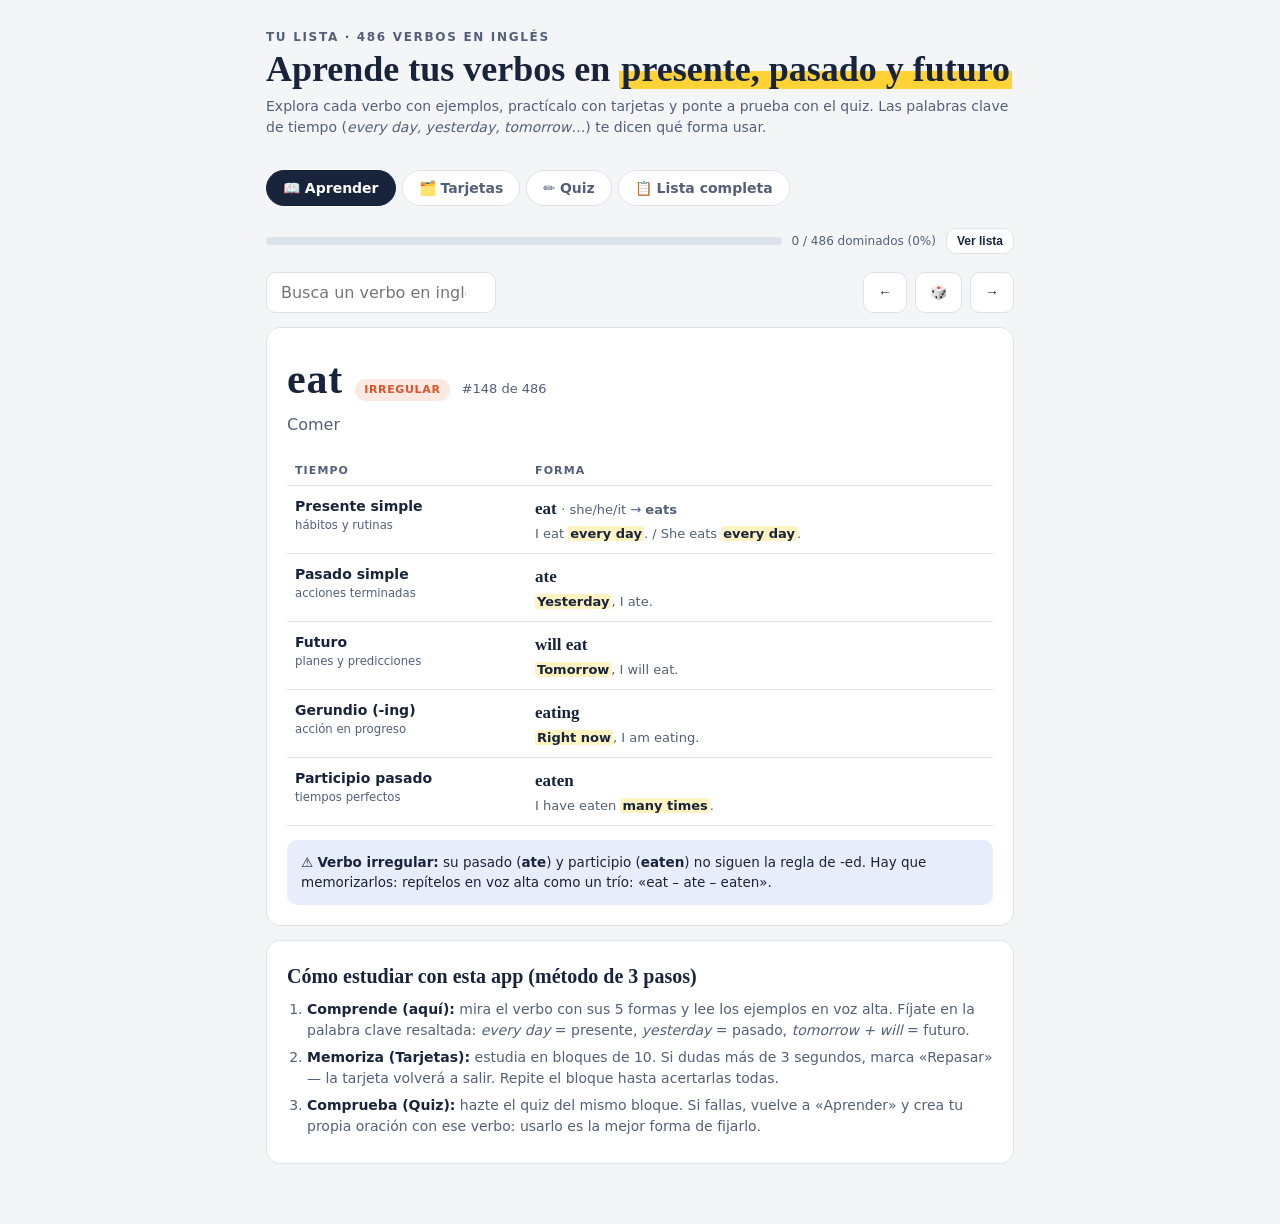
==== Mis_486_Verbos.html @ 61434269 "Initial commit: app de 486 verbos en inglés con localStorage y deploy Netlify" ====
<!DOCTYPE html>
<html lang="es">

<head>
  <meta charset="UTF-8">
  <meta name="viewport" content="width=device-width, initial-scale=1.0">
  <title>Mis 486 Verbos · Estudio de inglés</title>
  <link rel="stylesheet" href="verbos.css">
</head>

<body>
  <div class="wrap">
    <header>
      <p class="kicker">Tu lista · 486 verbos en inglés</p>
      <h1>Aprende tus verbos en <span class="mark">presente, pasado y futuro</span></h1>
      <p class="sub">Explora cada verbo con ejemplos, practícalo con tarjetas y ponte a prueba con el quiz. Las palabras
        clave de tiempo (<em>every day, yesterday, tomorrow…</em>) te dicen qué forma usar.</p>
    </header>

    <nav id="nav" role="tablist" aria-label="Secciones de estudio">
      <button role="tab" data-p="aprender" class="on" aria-selected="true" aria-controls="p-aprender"
        id="tab-aprender">📖 Aprender</button>
      <button role="tab" data-p="tarjetas" aria-selected="false" aria-controls="p-tarjetas" id="tab-tarjetas">🗂️
        Tarjetas</button>
      <button role="tab" data-p="quiz" aria-selected="false" aria-controls="p-quiz" id="tab-quiz">✏️ Quiz</button>
      <button role="tab" data-p="lista" aria-selected="false" aria-controls="p-lista" id="tab-lista">📋 Lista
        completa</button>
    </nav>
    <div id="prog"></div>

    <section class="panel on" id="p-aprender" role="tabpanel" aria-labelledby="tab-aprender">
      <div class="search-row">
        <div class="sugg" style="flex:1">
          <label for="searchVerb" class="sr-only">Buscar verbo en inglés o español</label>
          <input id="searchVerb" type="search" placeholder="Busca un verbo en inglés o español… (ej: eat, comer)"
            autocomplete="off">
          <div class="sugg-list" id="suggList" role="listbox" aria-label="Sugerencias" style="display:none"></div>
        </div>
        <div class="nav-btns">
          <button id="prevVerb" aria-label="Verbo anterior">←</button>
          <button id="randVerb" aria-label="Verbo al azar">🎲</button>
          <button id="nextVerb" aria-label="Verbo siguiente">→</button>
        </div>
      </div>
      <div class="box" id="verbDetail"></div>
      <aside class="metodo box" style="margin-top:14px">
        <h2>Cómo estudiar con esta app (método de 3 pasos)</h2>
        <ol>
          <li><strong>Comprende (aquí):</strong> mira el verbo con sus 5 formas y lee los ejemplos en voz alta. Fíjate
            en la palabra clave resaltada: <em>every day</em> = presente, <em>yesterday</em> = pasado, <em>tomorrow +
              will</em> = futuro.</li>
          <li><strong>Memoriza (Tarjetas):</strong> estudia en bloques de 10. Si dudas más de 3 segundos, marca
            «Repasar» — la tarjeta volverá a salir. Repite el bloque hasta acertarlas todas.</li>
          <li><strong>Comprueba (Quiz):</strong> hazte el quiz del mismo bloque. Si fallas, vuelve a «Aprender» y crea
            tu propia oración con ese verbo: usarlo es la mejor forma de fijarlo.</li>
        </ol>
      </aside>
    </section>

    <section class="panel" id="p-tarjetas" role="tabpanel" aria-labelledby="tab-tarjetas" aria-hidden="true">
      <div class="filters">
        <label for="fcType" class="sr-only">Tipo de verbos</label>
        <select id="fcType">
          <option value="ALL">Todos los verbos</option>
          <option value="R">Solo regulares</option>
          <option value="I">Solo irregulares</option>
        </select>
        <label for="fcDir" class="sr-only">Dirección de traducción</label>
        <select id="fcDir">
          <option value="EN">Inglés → Español</option>
          <option value="ES">Español → Inglés</option>
        </select>
        <label for="fcSize" class="sr-only">Tamaño del bloque</label>
        <select id="fcSize">
          <option value="10">Bloque de 10</option>
          <option value="20">Bloque de 20</option>
          <option value="50">Bloque de 50</option>
        </select>
        <button class="btn primary" id="fcStart">Nuevo bloque</button>
      </div>
      <div class="progress" role="progressbar" aria-label="Progreso del bloque" aria-valuenow="0" aria-valuemin="0"
        aria-valuemax="100">
        <div id="fcBar" style="width:0%"></div>
      </div>
      <div id="fcArea"></div>
      <p class="muted" style="margin-top:10px">Toca la tarjeta (o pulsa <strong>espacio</strong>) para voltearla. Los verbos que marques como aprendidos se guardan entre sesiones en tu navegador.</p>
    </section>

    <section class="panel" id="p-quiz" role="tabpanel" aria-labelledby="tab-quiz" aria-hidden="true">
      <div class="qmodes" role="group" aria-label="Modo de pregunta">
        <button data-m="past" class="on">Pasado simple</button>
        <button data-m="sentence">Completa la oración</button>
        <button data-m="meaning">Significado</button>
      </div>
      <div class="filters">
        <label for="qType" class="sr-only">Filtrar por tipo de verbo</label>
        <select id="qType">
          <option value="ALL">Todos los verbos</option>
          <option value="I">Solo irregulares</option>
          <option value="R">Solo regulares</option>
        </select>
      </div>
      <div class="score-row" aria-live="polite">
        <span>Aciertos: <strong id="qOk">0</strong></span>
        <span>Fallos: <strong id="qNo">0</strong></span>
        <span>Racha: <strong id="qStreak">0</strong> 🔥</span>
      </div>
      <div class="box" id="qArea"></div>
    </section>

    <section class="panel" id="p-lista" role="tabpanel" aria-labelledby="tab-lista" aria-hidden="true">
      <div class="lista-tools">
        <label for="listSearch" class="sr-only">Filtrar verbos</label>
        <input id="listSearch" type="search" placeholder="Filtrar por verbo o significado…">
        <label for="listType" class="sr-only">Tipo de verbo</label>
        <select id="listType">
          <option value="ALL">Todos</option>
          <option value="R">Regulares</option>
          <option value="I">Irregulares</option>
        </select>
      </div>
      <p class="count" id="listCount"></p>
      <div class="table-scroll">
        <table class="vtable">
          <thead>
            <tr>
              <th scope="col">#</th>
              <th scope="col">Tipo</th>
              <th scope="col">Presente</th>
              <th scope="col">3ª pers.</th>
              <th scope="col">Pasado</th>
              <th scope="col">Participio</th>
              <th scope="col">Gerundio</th>
              <th scope="col">Futuro</th>
              <th scope="col">Significado</th>
            </tr>
          </thead>
          <tbody id="listBody"></tbody>
        </table>
      </div>
    </section>
  </div>

  <script src="verbos.data.js"></script>
  <script src="verbos.js"></script>
</body>

</html>
---- verbos.css ----
:root{
  --paper:#F3F5F7; --card:#FFFFFF; --ink:#17243C; --ink-soft:#52607A;
  --line:#DDE3EB; --hl:#FFD335; --hl-soft:#FFF3C2;
  --irr:#D9532B; --irr-soft:#FCE9E2; --reg:#2E7D5B; --reg-soft:#E3F2EB;
  --blue:#2B5BC7; --blue-soft:#E7EDFB;
  --serif: Charter, Georgia, 'Times New Roman', serif;
  --sans: system-ui, -apple-system, 'Segoe UI', Roboto, sans-serif;
}
*{box-sizing:border-box; margin:0; padding:0}
html{-webkit-text-size-adjust:100%}
body{background:var(--paper); color:var(--ink); font-family:var(--sans); line-height:1.5; padding-bottom:60px}
.wrap{max-width:780px; margin:0 auto; padding:0 16px}

.sr-only{position:absolute;width:1px;height:1px;padding:0;margin:-1px;overflow:hidden;clip:rect(0,0,0,0);white-space:nowrap;border:0}

header{padding:28px 0 14px}
.kicker{font-size:12px; letter-spacing:.14em; text-transform:uppercase; color:var(--ink-soft); font-weight:600}
h1{font-family:var(--serif); font-size:clamp(26px,5vw,36px); font-weight:700; line-height:1.1; margin-top:4px}
h1 .mark{background:linear-gradient(transparent 55%, var(--hl) 55%); padding:0 2px}
.sub{color:var(--ink-soft); font-size:14px; margin-top:6px}

nav{display:flex; gap:6px; margin:18px 0 22px; flex-wrap:wrap}
nav button{font-family:var(--sans); font-size:14px; font-weight:600; padding:9px 16px; border:1.5px solid var(--line); background:var(--card); color:var(--ink-soft); border-radius:999px; cursor:pointer}
nav button.on{background:var(--ink); border-color:var(--ink); color:#fff}
nav button:focus-visible, button:focus-visible, input:focus-visible, select:focus-visible{outline:3px solid var(--blue); outline-offset:2px}

.panel{display:none} .panel.on{display:block}
.box{background:var(--card); border:1.5px solid var(--line); border-radius:14px; padding:20px}
.muted{color:var(--ink-soft); font-size:13px}
.pill{display:inline-block; font-size:11px; font-weight:700; letter-spacing:.06em; text-transform:uppercase; padding:3px 9px; border-radius:999px}
.pill.R{background:var(--reg-soft); color:var(--reg)} .pill.I{background:var(--irr-soft); color:var(--irr)}

.search-row{display:flex; gap:8px; margin-bottom:14px}
.search-row input{flex:1; font-size:16px; padding:10px 14px; border:1.5px solid var(--line); border-radius:10px; font-family:var(--sans)}
.nav-btns{display:flex; gap:8px}
.nav-btns button, .btn{font-size:14px; font-weight:600; padding:10px 14px; border:1.5px solid var(--line); background:var(--card); border-radius:10px; cursor:pointer; color:var(--ink)}
.btn.primary{background:var(--ink); color:#fff; border-color:var(--ink)}
.sugg{position:relative}
.sugg-list{position:absolute; top:100%; left:0; right:0; background:var(--card); border:1.5px solid var(--line); border-radius:10px; margin-top:4px; max-height:220px; overflow:auto; z-index:5; box-shadow:0 8px 24px rgba(23,36,60,.12)}
.sugg-list button{display:block; width:100%; text-align:left; padding:9px 14px; border:0; background:none; cursor:pointer; font-size:14px}
.sugg-list button:hover{background:var(--blue-soft)}
.verb-head{display:flex; align-items:baseline; gap:12px; flex-wrap:wrap; margin-bottom:2px}
.verb-word{font-family:var(--serif); font-size:clamp(30px,6vw,42px); font-weight:700; letter-spacing:.02em}
.verb-mean{font-size:16px; color:var(--ink-soft); margin-bottom:16px}
table.tenses{width:100%; border-collapse:collapse; font-size:14px}
table.tenses th{text-align:left; font-size:11px; letter-spacing:.1em; text-transform:uppercase; color:var(--ink-soft); padding:10px 8px 6px; border-bottom:1.5px solid var(--line)}
table.tenses td{padding:10px 8px; border-bottom:1px solid var(--line); vertical-align:top}
table.tenses td.tname{font-weight:700; white-space:nowrap; width:34%}
table.tenses td.tname small{display:block; font-weight:500; color:var(--ink-soft)}
.form-word{font-family:var(--serif); font-size:17px; font-weight:700}
.ex{font-size:13px; color:var(--ink-soft); margin-top:2px}
.ex strong{color:var(--ink); background:var(--hl-soft); padding:0 2px; border-radius:3px; font-weight:700}
.note{margin-top:14px; background:var(--blue-soft); border-radius:10px; padding:12px 14px; font-size:13.5px}
.note strong{font-weight:700}

.filters{display:flex; gap:8px; flex-wrap:wrap; margin-bottom:14px}
.filters select{font-size:14px; padding:8px 10px; border:1.5px solid var(--line); border-radius:10px; background:var(--card); font-family:var(--sans)}
.progress{height:8px; background:var(--line); border-radius:99px; overflow:hidden; margin:10px 0 16px}
.progress div{height:100%; background:var(--ink); border-radius:99px; transition:width .25s}
.fcard{position:relative; min-height:280px; border-radius:14px; border:1.5px solid var(--line); background:
    repeating-linear-gradient(var(--card), var(--card) 27px, #E9EEF4 27px, #E9EEF4 28px);
    box-shadow:0 6px 0 -2px #E2E7EE, 0 12px 0 -6px #EBEFF4; cursor:pointer; padding:30px 26px 26px 40px; user-select:none}
.fcard::before{content:''; position:absolute; top:0; bottom:0; left:26px; width:1.5px; background:#F2B8A6}
.fcard .side-label{position:absolute; top:10px; right:14px; font-size:11px; letter-spacing:.12em; text-transform:uppercase; color:var(--ink-soft); font-weight:600}
.fcard .big{font-family:var(--serif); font-size:clamp(28px,6vw,40px); font-weight:700; margin-top:26px}
.fcard .answer{margin-top:14px; font-size:15px}
.fcard .answer .row{margin-top:6px}
.fcard .answer .lbl{display:inline-block; min-width:96px; font-size:11px; letter-spacing:.08em; text-transform:uppercase; color:var(--ink-soft); font-weight:700}
.fcard .answer .frm{font-family:var(--serif); font-weight:700}
.card-btns{display:flex; gap:10px; margin-top:16px}
.card-btns button{flex:1; font-size:15px; font-weight:700; padding:13px; border-radius:12px; border:1.5px solid var(--line); background:var(--card); cursor:pointer; color:var(--ink)}
.card-btns .know{background:var(--reg-soft); border-color:var(--reg); color:var(--reg)}
.card-btns .review{background:var(--irr-soft); border-color:var(--irr); color:var(--irr)}
.done-msg{text-align:center; padding:40px 20px}
.done-msg .big{font-family:var(--serif); font-size:30px; font-weight:700}

.qmodes{display:flex; gap:8px; flex-wrap:wrap; margin-bottom:14px}
.qmodes button{font-size:13px; font-weight:600; padding:8px 13px; border:1.5px solid var(--line); border-radius:999px; background:var(--card); cursor:pointer; color:var(--ink-soft)}
.qmodes button.on{background:var(--blue-soft); border-color:var(--blue); color:var(--blue)}
.qprompt{font-size:15px; color:var(--ink-soft); margin-bottom:4px}
.qsentence{font-family:var(--serif); font-size:clamp(20px,4.5vw,26px); font-weight:700; margin:8px 0 18px; line-height:1.35}
.qsentence .blank{display:inline-block; min-width:110px; border-bottom:3px solid var(--ink); text-align:center; color:var(--blue)}
.opts{display:grid; grid-template-columns:1fr 1fr; gap:10px}
@media(max-width:520px){.opts{grid-template-columns:1fr}}
.opts button{font-family:var(--serif); font-size:17px; font-weight:700; padding:14px; border:1.5px solid var(--line); border-radius:12px; background:var(--card); cursor:pointer; color:var(--ink)}
.opts button:hover{border-color:var(--ink)}
.opts button.correct{background:var(--reg-soft); border-color:var(--reg); color:var(--reg)}
.opts button.wrong{background:var(--irr-soft); border-color:var(--irr); color:var(--irr)}
.feedback{margin-top:14px; padding:12px 14px; border-radius:10px; font-size:14px; display:none}
.feedback.ok{display:block; background:var(--reg-soft)} .feedback.no{display:block; background:var(--irr-soft)}
.score-row{display:flex; gap:16px; margin-bottom:12px; font-size:14px; color:var(--ink-soft)}
.score-row strong{color:var(--ink)}

.lista-tools{display:flex; gap:8px; flex-wrap:wrap; margin-bottom:12px}
.lista-tools input{flex:1; min-width:160px; font-size:15px; padding:9px 12px; border:1.5px solid var(--line); border-radius:10px}
.lista-tools select{font-size:14px; padding:8px 10px; border:1.5px solid var(--line); border-radius:10px; background:var(--card)}
.vtable{width:100%; border-collapse:collapse; font-size:13px; background:var(--card); border:1.5px solid var(--line); border-radius:12px; overflow:hidden}
.vtable th{position:sticky; top:0; background:var(--ink); color:#fff; text-align:left; padding:9px 8px; font-size:11px; letter-spacing:.08em; text-transform:uppercase}
.vtable td{padding:8px; border-bottom:1px solid var(--line); vertical-align:top}
.vtable td.v{font-weight:700}
.vtable tr:nth-child(even) td{background:#FAFBFC}
.table-scroll{max-height:65vh; overflow:auto; border-radius:12px; border:1.5px solid var(--line)}
.count{font-size:13px; color:var(--ink-soft); margin:8px 2px}

.metodo{margin-top:22px}
.metodo h2{font-family:var(--serif); font-size:20px; margin-bottom:8px}
.metodo ol{padding-left:20px; font-size:14px; color:var(--ink-soft)}
.metodo li{margin-bottom:6px}
.metodo li strong{color:var(--ink)}

#prog{margin-bottom:18px}
.prog-wrap{display:flex; align-items:center; gap:10px; flex-wrap:wrap}
.prog-bar-outer{flex:1; min-width:120px; height:8px; background:var(--line); border-radius:99px; overflow:hidden}
.prog-bar-inner{height:100%; background:var(--reg); border-radius:99px; transition:width .4s}
.prog-label{font-size:12px; color:var(--ink-soft); white-space:nowrap}
.prog-toggle{font-size:12px; padding:5px 10px}
.prog-reset{font-size:11px; font-weight:600; color:var(--irr); background:none; border:none; cursor:pointer; padding:2px 4px; text-decoration:underline}

.prog-panel{margin-top:10px; background:var(--card); border:1.5px solid var(--line); border-radius:12px; overflow:hidden}
.prog-tabs{display:flex; border-bottom:1.5px solid var(--line)}
.prog-tabs button{flex:1; padding:10px 12px; font-size:13px; font-weight:600; border:none; background:none; cursor:pointer; color:var(--ink-soft); border-bottom:2px solid transparent}
.prog-tabs button.on{color:var(--ink); border-bottom-color:var(--ink)}
.prog-filter{display:block; width:100%; padding:9px 14px; border:none; border-bottom:1.5px solid var(--line); font-size:14px; font-family:var(--sans); background:var(--paper)}
.prog-filter:focus{outline:none; background:var(--blue-soft)}
#prog-list{max-height:320px; overflow-y:auto}
.prog-item{display:flex; align-items:center; gap:8px; padding:8px 14px; border-bottom:1px solid var(--line); font-size:13px}
.prog-item:last-child{border-bottom:none}
.prog-verb{font-family:var(--serif); font-weight:700; min-width:86px}
.prog-mean{flex:1; color:var(--ink-soft); font-size:12px}
.prog-item-btn{font-size:11px; font-weight:700; padding:3px 8px; border-radius:6px; border:1.5px solid; cursor:pointer; white-space:nowrap}
.prog-item-btn.unlearn{background:var(--irr-soft); border-color:var(--irr); color:var(--irr)}
.prog-item-btn.learn{background:var(--reg-soft); border-color:var(--reg); color:var(--reg)}
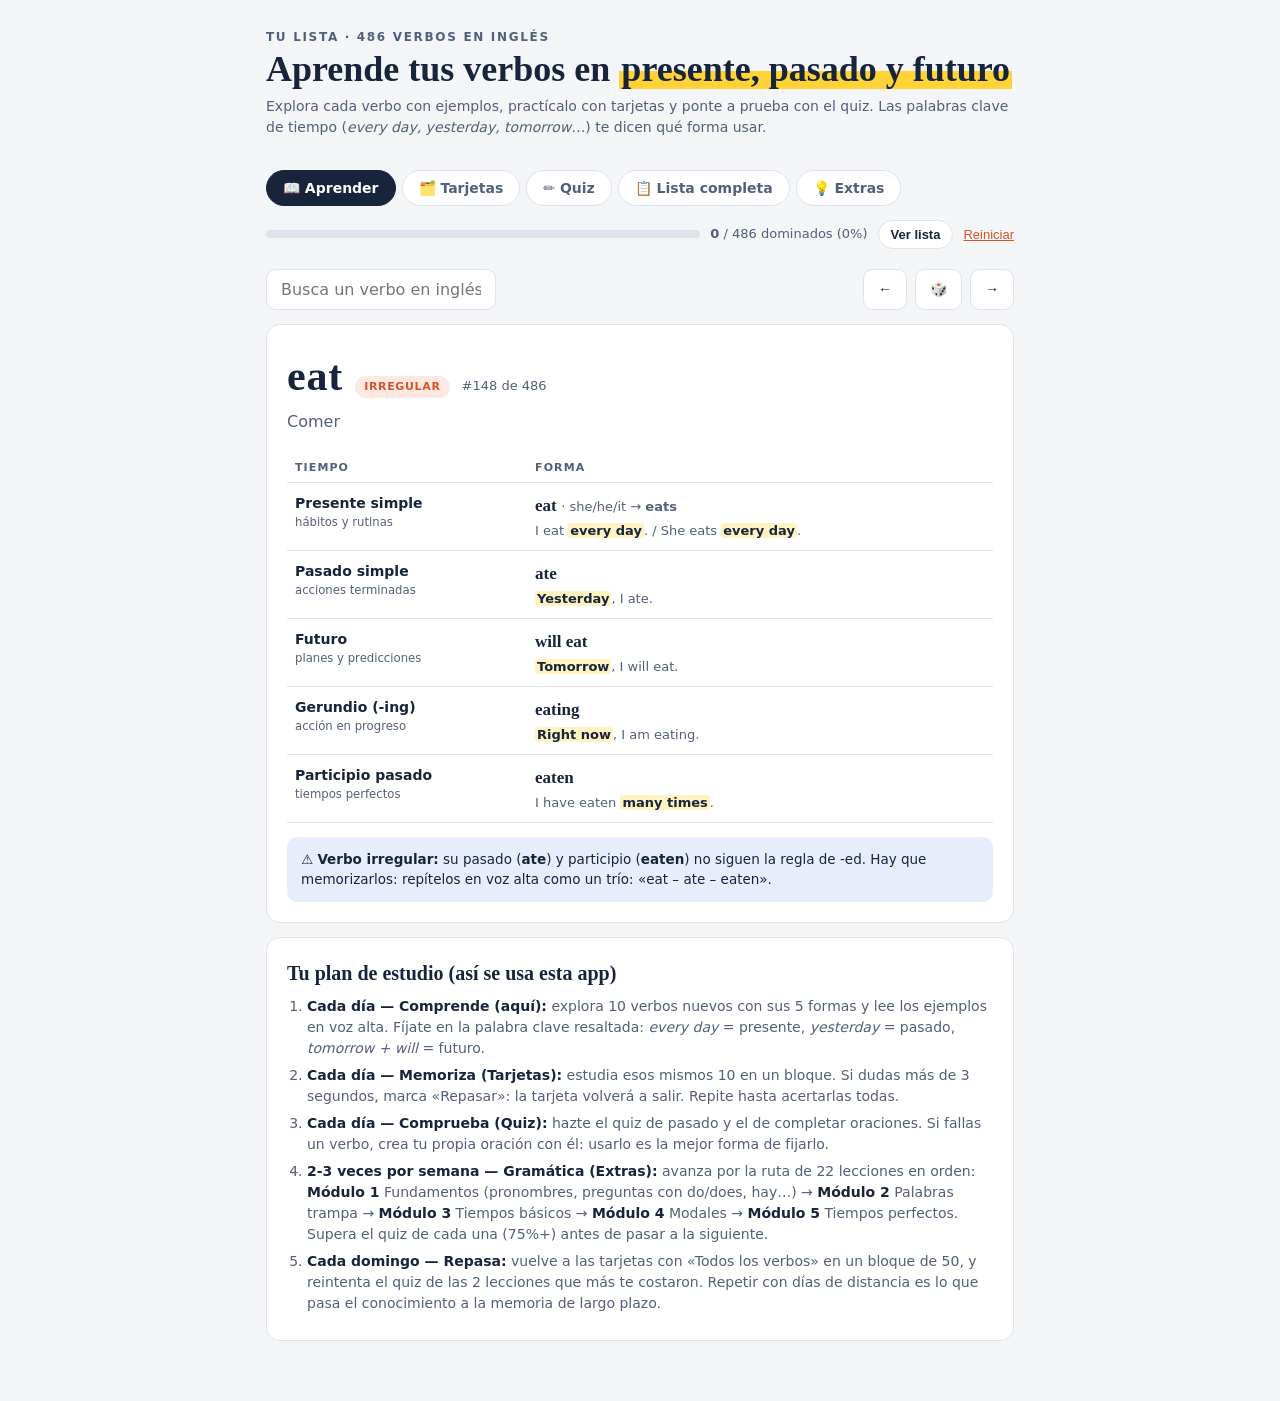
==== commit 789c4e5f: "Fix Netlify 404: move site files back to repo root The previous commit nested index.html and netlify" ====
--- a/Mis_486_Verbos.html
+++ b/Mis_486_Verbos.html
@@ -1,148 +1,1413 @@
 <!DOCTYPE html>
 <html lang="es">
-
 <head>
-  <meta charset="UTF-8">
-  <meta name="viewport" content="width=device-width, initial-scale=1.0">
-  <title>Mis 486 Verbos · Estudio de inglés</title>
-  <link rel="stylesheet" href="verbos.css">
+<meta charset="UTF-8">
+<meta name="viewport" content="width=device-width, initial-scale=1.0">
+<title>Mis 486 Verbos · Estudio de inglés</title>
+<style>
+  :root{
+    --paper:#F3F5F7; --card:#FFFFFF; --ink:#17243C; --ink-soft:#52607A;
+    --line:#DDE3EB; --hl:#FFD335; --hl-soft:#FFF3C2;
+    --irr:#D9532B; --irr-soft:#FCE9E2; --reg:#2E7D5B; --reg-soft:#E3F2EB;
+    --blue:#2B5BC7; --blue-soft:#E7EDFB;
+    --serif: Charter, Georgia, 'Times New Roman', serif;
+    --sans: system-ui, -apple-system, 'Segoe UI', Roboto, sans-serif;
+  }
+  *{box-sizing:border-box; margin:0; padding:0}
+  html{-webkit-text-size-adjust:100%}
+  body{background:var(--paper); color:var(--ink); font-family:var(--sans); line-height:1.5; padding-bottom:60px}
+  .wrap{max-width:780px; margin:0 auto; padding:0 16px}
+
+  header{padding:28px 0 14px}
+  .kicker{font-size:12px; letter-spacing:.14em; text-transform:uppercase; color:var(--ink-soft); font-weight:600}
+  h1{font-family:var(--serif); font-size:clamp(26px,5vw,36px); font-weight:700; line-height:1.1; margin-top:4px}
+  h1 .mark{background:linear-gradient(transparent 55%, var(--hl) 55%); padding:0 2px}
+  .sub{color:var(--ink-soft); font-size:14px; margin-top:6px}
+
+  nav{display:flex; gap:6px; margin:18px 0 22px; flex-wrap:wrap}
+  nav button{font-family:var(--sans); font-size:14px; font-weight:600; padding:9px 16px; border:1.5px solid var(--line); background:var(--card); color:var(--ink-soft); border-radius:999px; cursor:pointer}
+  nav button.on{background:var(--ink); border-color:var(--ink); color:#fff}
+  nav button:focus-visible, button:focus-visible, input:focus-visible, select:focus-visible{outline:3px solid var(--blue); outline-offset:2px}
+
+  .gprog{display:flex; align-items:center; gap:10px; margin:-8px 0 20px; flex-wrap:wrap}
+  .gbar{flex:1; min-width:160px; height:8px; background:var(--line); border-radius:99px; overflow:hidden}
+  #gbarFill{height:100%; background:var(--reg); border-radius:99px; width:0%; transition:width .3s}
+  .gtext{font-size:13px; color:var(--ink-soft); white-space:nowrap}
+  .gbtn{font-size:13px; font-weight:600; padding:6px 12px; border:1.5px solid var(--line); background:var(--card); border-radius:999px; cursor:pointer; color:var(--ink)}
+  .glink{border:none; background:none; color:var(--irr); cursor:pointer; font-size:13px; text-decoration:underline; padding:0}
+  .mchip{display:inline-flex; align-items:center; gap:4px; font-size:13px; background:var(--reg-soft); color:var(--reg); border-radius:999px; padding:3px 6px 3px 10px; font-weight:600}
+  .mchip button{border:none; background:none; color:var(--reg); cursor:pointer; font-size:13px; padding:0 4px; font-weight:700}
+  .panel{display:none} .panel.on{display:block}
+  .box{background:var(--card); border:1.5px solid var(--line); border-radius:14px; padding:20px}
+  .muted{color:var(--ink-soft); font-size:13px}
+  .pill{display:inline-block; font-size:11px; font-weight:700; letter-spacing:.06em; text-transform:uppercase; padding:3px 9px; border-radius:999px}
+  .pill.R{background:var(--reg-soft); color:var(--reg)} .pill.I{background:var(--irr-soft); color:var(--irr)}
+
+  /* ---------- Aprender ---------- */
+  .search-row{display:flex; gap:8px; margin-bottom:14px}
+  .search-row input{flex:1; font-size:16px; padding:10px 14px; border:1.5px solid var(--line); border-radius:10px; font-family:var(--sans)}
+  .nav-btns{display:flex; gap:8px}
+  .nav-btns button, .btn{font-size:14px; font-weight:600; padding:10px 14px; border:1.5px solid var(--line); background:var(--card); border-radius:10px; cursor:pointer; color:var(--ink)}
+  .btn.primary{background:var(--ink); color:#fff; border-color:var(--ink)}
+  .sugg{position:relative}
+  .sugg-list{position:absolute; top:100%; left:0; right:0; background:var(--card); border:1.5px solid var(--line); border-radius:10px; margin-top:4px; max-height:220px; overflow:auto; z-index:5; box-shadow:0 8px 24px rgba(23,36,60,.12)}
+  .sugg-list button{display:block; width:100%; text-align:left; padding:9px 14px; border:0; background:none; cursor:pointer; font-size:14px}
+  .sugg-list button:hover{background:var(--blue-soft)}
+  .verb-head{display:flex; align-items:baseline; gap:12px; flex-wrap:wrap; margin-bottom:2px}
+  .verb-word{font-family:var(--serif); font-size:clamp(30px,6vw,42px); font-weight:700; letter-spacing:.02em}
+  .verb-mean{font-size:16px; color:var(--ink-soft); margin-bottom:16px}
+  table.tenses{width:100%; border-collapse:collapse; font-size:14px}
+  table.tenses th{text-align:left; font-size:11px; letter-spacing:.1em; text-transform:uppercase; color:var(--ink-soft); padding:10px 8px 6px; border-bottom:1.5px solid var(--line)}
+  table.tenses td{padding:10px 8px; border-bottom:1px solid var(--line); vertical-align:top}
+  table.tenses td.tname{font-weight:700; white-space:nowrap; width:34%}
+  table.tenses td.tname small{display:block; font-weight:500; color:var(--ink-soft)}
+  .form-word{font-family:var(--serif); font-size:17px; font-weight:700}
+  .ex{font-size:13px; color:var(--ink-soft); margin-top:2px}
+  .ex b{color:var(--ink); background:var(--hl-soft); padding:0 2px; border-radius:3px; font-weight:700}
+  .note{margin-top:14px; background:var(--blue-soft); border-radius:10px; padding:12px 14px; font-size:13.5px}
+  .note b{font-weight:700}
+
+  /* ---------- Tarjetas ---------- */
+  .filters{display:flex; gap:8px; flex-wrap:wrap; margin-bottom:14px}
+  .filters select{font-size:14px; padding:8px 10px; border:1.5px solid var(--line); border-radius:10px; background:var(--card); font-family:var(--sans)}
+  .progress{height:8px; background:var(--line); border-radius:99px; overflow:hidden; margin:10px 0 16px}
+  .progress div{height:100%; background:var(--ink); border-radius:99px; transition:width .25s}
+  .fcard{position:relative; min-height:280px; border-radius:14px; border:1.5px solid var(--line); background:
+      repeating-linear-gradient(var(--card), var(--card) 27px, #E9EEF4 27px, #E9EEF4 28px);
+      box-shadow:0 6px 0 -2px #E2E7EE, 0 12px 0 -6px #EBEFF4; cursor:pointer; padding:30px 26px 26px 40px; user-select:none}
+  .fcard::before{content:''; position:absolute; top:0; bottom:0; left:26px; width:1.5px; background:#F2B8A6}
+  .fcard .side-label{position:absolute; top:10px; right:14px; font-size:11px; letter-spacing:.12em; text-transform:uppercase; color:var(--ink-soft); font-weight:600}
+  .fcard .big{font-family:var(--serif); font-size:clamp(28px,6vw,40px); font-weight:700; margin-top:26px}
+  .fcard .answer{margin-top:14px; font-size:15px}
+  .fcard .answer .row{margin-top:6px}
+  .fcard .answer .lbl{display:inline-block; min-width:96px; font-size:11px; letter-spacing:.08em; text-transform:uppercase; color:var(--ink-soft); font-weight:700}
+  .fcard .answer .frm{font-family:var(--serif); font-weight:700}
+  .card-btns{display:flex; gap:10px; margin-top:16px}
+  .card-btns button{flex:1; font-size:15px; font-weight:700; padding:13px; border-radius:12px; border:1.5px solid var(--line); background:var(--card); cursor:pointer; color:var(--ink)}
+  .card-btns .know{background:var(--reg-soft); border-color:var(--reg); color:var(--reg)}
+  .card-btns .review{background:var(--irr-soft); border-color:var(--irr); color:var(--irr)}
+  .done-msg{text-align:center; padding:40px 20px}
+  .done-msg .big{font-family:var(--serif); font-size:30px; font-weight:700}
+
+  /* ---------- Quiz ---------- */
+  .qmodes{display:flex; gap:8px; flex-wrap:wrap; margin-bottom:14px}
+  .qmodes button{font-size:13px; font-weight:600; padding:8px 13px; border:1.5px solid var(--line); border-radius:999px; background:var(--card); cursor:pointer; color:var(--ink-soft)}
+  .qmodes button.on{background:var(--blue-soft); border-color:var(--blue); color:var(--blue)}
+  .qprompt{font-size:15px; color:var(--ink-soft); margin-bottom:4px}
+  .qsentence{font-family:var(--serif); font-size:clamp(20px,4.5vw,26px); font-weight:700; margin:8px 0 18px; line-height:1.35}
+  .qsentence .blank{display:inline-block; min-width:110px; border-bottom:3px solid var(--ink); text-align:center; color:var(--blue)}
+  .opts{display:grid; grid-template-columns:1fr 1fr; gap:10px}
+  @media(max-width:520px){.opts{grid-template-columns:1fr}}
+  .opts button{font-family:var(--serif); font-size:17px; font-weight:700; padding:14px; border:1.5px solid var(--line); border-radius:12px; background:var(--card); cursor:pointer; color:var(--ink)}
+  .opts button:hover{border-color:var(--ink)}
+  .opts button.correct{background:var(--reg-soft); border-color:var(--reg); color:var(--reg)}
+  .opts button.wrong{background:var(--irr-soft); border-color:var(--irr); color:var(--irr)}
+  .feedback{margin-top:14px; padding:12px 14px; border-radius:10px; font-size:14px; display:none}
+  .feedback.ok{display:block; background:var(--reg-soft)} .feedback.no{display:block; background:var(--irr-soft)}
+  .score-row{display:flex; gap:16px; margin-bottom:12px; font-size:14px; color:var(--ink-soft)}
+  .score-row b{color:var(--ink)}
+
+  /* ---------- Lista ---------- */
+  .lista-tools{display:flex; gap:8px; flex-wrap:wrap; margin-bottom:12px}
+  .lista-tools input{flex:1; min-width:160px; font-size:15px; padding:9px 12px; border:1.5px solid var(--line); border-radius:10px}
+  .lista-tools select{font-size:14px; padding:8px 10px; border:1.5px solid var(--line); border-radius:10px; background:var(--card)}
+  .vtable{width:100%; border-collapse:collapse; font-size:13px; background:var(--card); border:1.5px solid var(--line); border-radius:12px; overflow:hidden}
+  .vtable th{position:sticky; top:0; background:var(--ink); color:#fff; text-align:left; padding:9px 8px; font-size:11px; letter-spacing:.08em; text-transform:uppercase}
+  .vtable td{padding:8px; border-bottom:1px solid var(--line); vertical-align:top}
+  .vtable td.v{font-weight:700}
+  .vtable tr:nth-child(even) td{background:#FAFBFC}
+  .table-scroll{max-height:65vh; overflow:auto; border-radius:12px; border:1.5px solid var(--line)}
+  .count{font-size:13px; color:var(--ink-soft); margin:8px 2px}
+
+  .metodo{margin-top:22px}
+  .metodo h2{font-family:var(--serif); font-size:20px; margin-bottom:8px}
+  .metodo ol{padding-left:20px; font-size:14px; color:var(--ink-soft)}
+  .metodo li{margin-bottom:6px}
+  .metodo li b{color:var(--ink)}
+</style>
 </head>
-
 <body>
-  <div class="wrap">
-    <header>
-      <p class="kicker">Tu lista · 486 verbos en inglés</p>
-      <h1>Aprende tus verbos en <span class="mark">presente, pasado y futuro</span></h1>
-      <p class="sub">Explora cada verbo con ejemplos, practícalo con tarjetas y ponte a prueba con el quiz. Las palabras
-        clave de tiempo (<em>every day, yesterday, tomorrow…</em>) te dicen qué forma usar.</p>
-    </header>
-
-    <nav id="nav" role="tablist" aria-label="Secciones de estudio">
-      <button role="tab" data-p="aprender" class="on" aria-selected="true" aria-controls="p-aprender"
-        id="tab-aprender">📖 Aprender</button>
-      <button role="tab" data-p="tarjetas" aria-selected="false" aria-controls="p-tarjetas" id="tab-tarjetas">🗂️
-        Tarjetas</button>
-      <button role="tab" data-p="quiz" aria-selected="false" aria-controls="p-quiz" id="tab-quiz">✏️ Quiz</button>
-      <button role="tab" data-p="lista" aria-selected="false" aria-controls="p-lista" id="tab-lista">📋 Lista
-        completa</button>
-    </nav>
-    <div id="prog"></div>
-
-    <section class="panel on" id="p-aprender" role="tabpanel" aria-labelledby="tab-aprender">
-      <div class="search-row">
-        <div class="sugg" style="flex:1">
-          <label for="searchVerb" class="sr-only">Buscar verbo en inglés o español</label>
-          <input id="searchVerb" type="search" placeholder="Busca un verbo en inglés o español… (ej: eat, comer)"
-            autocomplete="off">
-          <div class="sugg-list" id="suggList" role="listbox" aria-label="Sugerencias" style="display:none"></div>
-        </div>
-        <div class="nav-btns">
-          <button id="prevVerb" aria-label="Verbo anterior">←</button>
-          <button id="randVerb" aria-label="Verbo al azar">🎲</button>
-          <button id="nextVerb" aria-label="Verbo siguiente">→</button>
-        </div>
+<div class="wrap">
+  <header>
+    <div class="kicker">Tu lista · 486 verbos en inglés</div>
+    <h1>Aprende tus verbos en <span class="mark">presente, pasado y futuro</span></h1>
+    <div class="sub">Explora cada verbo con ejemplos, practícalo con tarjetas y ponte a prueba con el quiz. Las palabras clave de tiempo (<i>every day, yesterday, tomorrow…</i>) te dicen qué forma usar.</div>
+  </header>
+
+  <nav id="nav">
+    <button data-p="aprender" class="on">📖 Aprender</button>
+    <button data-p="tarjetas">🗂️ Tarjetas</button>
+    <button data-p="quiz">✏️ Quiz</button>
+    <button data-p="lista">📋 Lista completa</button>
+    <button data-p="extras">💡 Extras</button>
+  </nav>
+
+  <div class="gprog">
+    <div class="gbar"><div id="gbarFill"></div></div>
+    <span class="gtext" id="gText"></span>
+    <button class="gbtn" id="gListBtn">Ver lista</button>
+    <button class="glink" id="resetProgress">Reiniciar</button>
+  </div>
+  <div class="box" id="masteredPanel" style="display:none; margin-bottom:18px"></div>
+
+  <!-- ============ APRENDER ============ -->
+  <section class="panel on" id="p-aprender">
+    <div class="search-row">
+      <div class="sugg" style="flex:1">
+        <input id="searchVerb" type="text" placeholder="Busca un verbo en inglés o español… (ej: eat, comer)" autocomplete="off">
+        <div class="sugg-list" id="suggList" style="display:none"></div>
       </div>
-      <div class="box" id="verbDetail"></div>
-      <aside class="metodo box" style="margin-top:14px">
-        <h2>Cómo estudiar con esta app (método de 3 pasos)</h2>
-        <ol>
-          <li><strong>Comprende (aquí):</strong> mira el verbo con sus 5 formas y lee los ejemplos en voz alta. Fíjate
-            en la palabra clave resaltada: <em>every day</em> = presente, <em>yesterday</em> = pasado, <em>tomorrow +
-              will</em> = futuro.</li>
-          <li><strong>Memoriza (Tarjetas):</strong> estudia en bloques de 10. Si dudas más de 3 segundos, marca
-            «Repasar» — la tarjeta volverá a salir. Repite el bloque hasta acertarlas todas.</li>
-          <li><strong>Comprueba (Quiz):</strong> hazte el quiz del mismo bloque. Si fallas, vuelve a «Aprender» y crea
-            tu propia oración con ese verbo: usarlo es la mejor forma de fijarlo.</li>
-        </ol>
-      </aside>
-    </section>
-
-    <section class="panel" id="p-tarjetas" role="tabpanel" aria-labelledby="tab-tarjetas" aria-hidden="true">
-      <div class="filters">
-        <label for="fcType" class="sr-only">Tipo de verbos</label>
-        <select id="fcType">
-          <option value="ALL">Todos los verbos</option>
-          <option value="R">Solo regulares</option>
-          <option value="I">Solo irregulares</option>
-        </select>
-        <label for="fcDir" class="sr-only">Dirección de traducción</label>
-        <select id="fcDir">
-          <option value="EN">Inglés → Español</option>
-          <option value="ES">Español → Inglés</option>
-        </select>
-        <label for="fcSize" class="sr-only">Tamaño del bloque</label>
-        <select id="fcSize">
-          <option value="10">Bloque de 10</option>
-          <option value="20">Bloque de 20</option>
-          <option value="50">Bloque de 50</option>
-        </select>
-        <button class="btn primary" id="fcStart">Nuevo bloque</button>
+      <div class="nav-btns">
+        <button id="prevVerb" aria-label="Verbo anterior">←</button>
+        <button id="randVerb" title="Verbo al azar">🎲</button>
+        <button id="nextVerb" aria-label="Verbo siguiente">→</button>
       </div>
-      <div class="progress" role="progressbar" aria-label="Progreso del bloque" aria-valuenow="0" aria-valuemin="0"
-        aria-valuemax="100">
-        <div id="fcBar" style="width:0%"></div>
+    </div>
+    <div class="box" id="verbDetail"></div>
+    <div class="metodo box" style="margin-top:14px">
+      <h2>Tu plan de estudio (así se usa esta app)</h2>
+      <ol>
+        <li><b>Cada día — Comprende (aquí):</b> explora 10 verbos nuevos con sus 5 formas y lee los ejemplos en voz alta. Fíjate en la palabra clave resaltada: <i>every day</i> = presente, <i>yesterday</i> = pasado, <i>tomorrow + will</i> = futuro.</li>
+        <li><b>Cada día — Memoriza (Tarjetas):</b> estudia esos mismos 10 en un bloque. Si dudas más de 3 segundos, marca «Repasar»: la tarjeta volverá a salir. Repite hasta acertarlas todas.</li>
+        <li><b>Cada día — Comprueba (Quiz):</b> hazte el quiz de pasado y el de completar oraciones. Si fallas un verbo, crea tu propia oración con él: usarlo es la mejor forma de fijarlo.</li>
+        <li><b>2-3 veces por semana — Gramática (Extras):</b> avanza por la ruta de 22 lecciones en orden: <b>Módulo 1</b> Fundamentos (pronombres, preguntas con do/does, hay…) → <b>Módulo 2</b> Palabras trampa → <b>Módulo 3</b> Tiempos básicos → <b>Módulo 4</b> Modales → <b>Módulo 5</b> Tiempos perfectos. Supera el quiz de cada una (75%+) antes de pasar a la siguiente.</li>
+        <li><b>Cada domingo — Repasa:</b> vuelve a las tarjetas con «Todos los verbos» en un bloque de 50, y reintenta el quiz de las 2 lecciones que más te costaron. Repetir con días de distancia es lo que pasa el conocimiento a la memoria de largo plazo.</li>
+      </ol>
+    </div>
+  </section>
+
+  <!-- ============ TARJETAS ============ -->
+  <section class="panel" id="p-tarjetas">
+    <div class="filters">
+      <select id="fcType">
+        <option value="ALL">Todos los verbos</option>
+        <option value="R">Solo regulares</option>
+        <option value="I">Solo irregulares</option>
+      </select>
+      <select id="fcDir">
+        <option value="EN">Inglés → Español</option>
+        <option value="ES">Español → Inglés</option>
+      </select>
+      <select id="fcSize">
+        <option value="10">Bloque de 10</option>
+        <option value="20">Bloque de 20</option>
+        <option value="50">Bloque de 50</option>
+      </select>
+      <button class="btn primary" id="fcStart">Nuevo bloque</button>
+    </div>
+    <div class="progress"><div id="fcBar" style="width:0%"></div></div>
+    <div id="fcArea"></div>
+    <p class="muted" style="margin-top:10px">Toca la tarjeta (o pulsa <b>espacio</b>) para voltearla. 💾 Tu progreso se guarda automáticamente en este navegador — míralo en la barra verde de arriba.</p>
+  </section>
+
+  <!-- ============ QUIZ ============ -->
+  <section class="panel" id="p-quiz">
+    <div class="qmodes">
+      <button data-m="past" class="on">Pasado simple</button>
+      <button data-m="sentence">Completa la oración</button>
+      <button data-m="meaning">Significado</button>
+    </div>
+    <div class="filters">
+      <select id="qType">
+        <option value="ALL">Todos los verbos</option>
+        <option value="I">Solo irregulares</option>
+        <option value="R">Solo regulares</option>
+      </select>
+    </div>
+    <div class="score-row">
+      <span>Aciertos: <b id="qOk">0</b></span>
+      <span>Fallos: <b id="qNo">0</b></span>
+      <span>Racha: <b id="qStreak">0</b> 🔥</span>
+    </div>
+    <div class="box" id="qArea"></div>
+  </section>
+
+  <!-- ============ LISTA ============ -->
+  <section class="panel" id="p-lista">
+    <div class="lista-tools">
+      <input id="listSearch" type="text" placeholder="Filtrar por verbo o significado…">
+      <select id="listType">
+        <option value="ALL">Todos</option>
+        <option value="R">Regulares</option>
+        <option value="I">Irregulares</option>
+      </select>
+    </div>
+    <div class="count" id="listCount"></div>
+    <div class="table-scroll">
+      <table class="vtable">
+        <thead><tr>
+          <th>#</th><th>Tipo</th><th>Presente</th><th>3ª pers.</th><th>Pasado</th><th>Participio</th><th>Gerundio</th><th>Futuro</th><th>Significado</th>
+        </tr></thead>
+        <tbody id="listBody"></tbody>
+      </table>
+    </div>
+  </section>
+
+  <!-- ============ EXTRAS ============ -->
+  <section class="panel" id="p-extras">
+    <p class="muted" style="margin-bottom:10px">📍 <b>Ruta de aprendizaje sugerida:</b> las lecciones están organizadas en 5 módulos, de lo básico a lo avanzado. Sigue el orden numerado, y cuando superes el quiz de una lección (75% o más) quedará marcada con ✓. Al terminar cada quiz podrás saltar directo a la siguiente. 👇</p>
+    <div class="qmodes" id="lessonNav"></div>
+    <div id="lessonBody"></div>
+  </section>
+</div>
+
+<script>
+/* ---------- persistencia (localStorage con fallback seguro) ---------- */
+const store = {
+  get(k){ try { const v = localStorage.getItem('verbos_' + k); return v ? JSON.parse(v) : null; } catch(e){ return null; } },
+  set(k, v){ try { localStorage.setItem('verbos_' + k, JSON.stringify(v)); } catch(e){} },
+  clear(){ try { ['learned','doneLessons'].forEach(k => localStorage.removeItem('verbos_' + k)); } catch(e){} }
+};
+
+const VERBS = [{"n":1,"t":"I","s":"ABIDE","th":"ABIDES","p":"ABODE","pp":"ABODE","g":"ABIDING","m":"Morar - Habitar - Tolerar","c":"N"},{"n":2,"t":"R","s":"ABSORB","th":"ABSORBS","p":"ABSORBED","pp":"ABSORBED","g":"ABSORBING","m":"Absorber","c":"K"},{"n":3,"t":"R","s":"ACCEPT","th":"ACCEPTS","p":"ACCEPTED","pp":"ACCEPTED","g":"ACCEPTING","m":"Aceptar","c":"N"},{"n":4,"t":"R","s":"ACHIEVE","th":"ACHIEVES","p":"ACHIEVED","pp":"ACHIEVED","g":"ACHIEVING","m":"Lograr - Alcanzar","c":"N"},{"n":5,"t":"R","s":"ADD","th":"ADDS","p":"ADDED","pp":"ADDED","g":"ADDING","m":"Añadir","c":"I"},{"n":6,"t":"R","s":"ADMIT","th":"ADMITS","p":"ADMITTED","pp":"ADMITTED","g":"ADMITTING","m":"Admitir - Reconocer","c":"N"},{"n":7,"t":"R","s":"ADVANCE","th":"ADVANCES","p":"ADVANCED","pp":"ADVANCED","g":"ADVANCING","m":"Avanzar","c":"K"},{"n":8,"t":"R","s":"AFFORD","th":"AFFORDS","p":"AFFORDED","pp":"AFFORDED","g":"AFFORDING","m":"Permitirse - Costear","c":"N"},{"n":9,"t":"R","s":"AGREE","th":"AGREES","p":"AGREED","pp":"AGREED","g":"AGREEING","m":"Acordar - Estar De Acuerdo - Acceder","c":"I"},{"n":10,"t":"R","s":"ALLOW","th":"ALLOWS","p":"ALLOWED","pp":"ALLOWED","g":"ALLOWING","m":"Permitir - Dejar","c":"N"},{"n":11,"t":"R","s":"ANSWER","th":"ANSWERS","p":"ANSWERED","pp":"ANSWERED","g":"ANSWERING","m":"Contestar - Responder","c":"I"},{"n":12,"t":"R","s":"APOLOGIZE","th":"APOLOGIZES","p":"APOLOGIZED","pp":"APOLOGIZED","g":"APOLOGIZING","m":"Disculparse - Pedir Perdón","c":"N"},{"n":13,"t":"R","s":"APPEAR","th":"APPEARS","p":"APPEARED","pp":"APPEARED","g":"APPEARING","m":"Aparecer","c":"N"},{"n":14,"t":"R","s":"APPLY","th":"APPLIES","p":"APPLIED","pp":"APPLIED","g":"APPLYING","m":"Aplicar - Solicitar","c":"N"},{"n":15,"t":"R","s":"ARGUE","th":"ARGUES","p":"ARGUED","pp":"ARGUED","g":"ARGUING","m":"Discutir - Argumentar","c":"N"},{"n":16,"t":"I","s":"ARISE","th":"ARISES","p":"AROSE","pp":"ARISEN","g":"ARISING","m":"Surgir - Levantarse","c":"N"},{"n":17,"t":"R","s":"ARRANGE","th":"ARRANGES","p":"ARRANGED","pp":"ARRANGED","g":"ARRANGING","m":"Organizar - Acordar","c":"N"},{"n":18,"t":"R","s":"ARRIVE","th":"ARRIVES","p":"ARRIVED","pp":"ARRIVED","g":"ARRIVING","m":"Llegar","c":"K"},{"n":19,"t":"R","s":"ASK","th":"ASKS","p":"ASKED","pp":"ASKED","g":"ASKING","m":"Preguntar","c":"I"},{"n":20,"t":"R","s":"ASSIGN","th":"ASSIGNS","p":"ASSIGNED","pp":"ASSIGNED","g":"ASSIGNING","m":"Asignar","c":"K"},{"n":21,"t":"R","s":"ASSIST","th":"ASSISTS","p":"ASSISTED","pp":"ASSISTED","g":"ASSISTING","m":"Asistir","c":"I"},{"n":22,"t":"R","s":"ATTACH","th":"ATTACHES","p":"ATTACHED","pp":"ATTACHED","g":"ATTACHING","m":"Unir - Juntar - Sujetar - Pegar","c":"N"},{"n":23,"t":"R","s":"ATTACK","th":"ATTACKS","p":"ATTACKED","pp":"ATTACKED","g":"ATTACKING","m":"Atacar","c":"N"},{"n":24,"t":"R","s":"ATTEND","th":"ATTENDS","p":"ATTENDED","pp":"ATTENDED","g":"ATTENDING","m":"Atender","c":"I"},{"n":25,"t":"R","s":"AVOID","th":"AVOIDS","p":"AVOIDED","pp":"AVOIDED","g":"AVOIDING","m":"Evitar","c":"N"},{"n":26,"t":"I","s":"AWAKE","th":"AWAKES","p":"AWOKE","pp":"AWOKE","g":"AWAKING","m":"Despertar(Se)","c":"N"},{"n":27,"t":"R","s":"AWARD","th":"AWARDS","p":"AWARDED","pp":"AWARDED","g":"AWARDING","m":"Otorgar","c":"N"},{"n":28,"t":"R","s":"BAKE","th":"BAKES","p":"BAKED","pp":"BAKED","g":"BAKING","m":"Hornear","c":"N"},{"n":29,"t":"R","s":"BATHE","th":"BATHES","p":"BATHED","pp":"BATHED","g":"BATHING","m":"Bañar","c":"N"},{"n":30,"t":"I","s":"BE","th":"IS","p":"WAS - WERE","pp":"BEEN","g":"BEING","m":"Ser-Estar","c":"K"},{"n":31,"t":"I","s":"BEAR","th":"BEARS","p":"BORE","pp":"BORN","g":"BEARING","m":"Soportar - Aguantar","c":"N"},{"n":32,"t":"I","s":"BEAT","th":"BEATS","p":"BEAT","pp":"BEATEN","g":"BEATING","m":"Vencer - Batir","c":"N"},{"n":33,"t":"I","s":"BECOME","th":"BECOMES","p":"BECAME","pp":"BECOME","g":"BECOMING","m":"Llegar A Ser - Ponerse - Volverse","c":"I"},{"n":34,"t":"I","s":"BEFALL","th":"BEFALLS","p":"BEFELL","pp":"BEFALLEN","g":"BEFALLING","m":"Suceder - Acontecer - Ocurrir","c":"N"},{"n":35,"t":"I","s":"BEGIN","th":"BEGINS","p":"BEGAN","pp":"BEGUN","g":"BEGINNING","m":"Comenzar - Empezar","c":"K"},{"n":36,"t":"R","s":"BEHAVE","th":"BEHAVES","p":"BEHAVED","pp":"BEHAVED","g":"BEHAVING","m":"Comportarse","c":"N"},{"n":37,"t":"I","s":"BEHOLD","th":"BEHOLDS","p":"BEHELD","pp":"BEHELD","g":"BEHOLDING","m":"Contemplar - Mirar","c":"N"},{"n":38,"t":"R","s":"BELIEVE","th":"BELIEVES","p":"BELIEVED","pp":"BELIEVED","g":"BELIEVING","m":"Creer","c":"I"},{"n":39,"t":"R","s":"BELONG","th":"BELONGS","p":"BELONGED","pp":"BELONGED","g":"BELONGING","m":"Pertenecer","c":"N"},{"n":40,"t":"I","s":"BEND","th":"BENDS","p":"BENT","pp":"BENT","g":"BENDING","m":"Doblar(Se) - Encorvar(Se)","c":"N"},{"n":41,"t":"I","s":"BET","th":"BETS","p":"BET","pp":"BET","g":"BETTING","m":"Apostar","c":"N"},{"n":42,"t":"I","s":"BID","th":"BIDS","p":"BID","pp":"BID","g":"BIDDING","m":"Mandar - Ordenar","c":"N"},{"n":43,"t":"I","s":"BIND","th":"BINDS","p":"BOUND","pp":"BOUND","g":"BINDING","m":"Unir - Ligar - Atar - Amarrar","c":"N"},{"n":44,"t":"I","s":"BITE","th":"BITES","p":"BIT","pp":"BITTEN","g":"BITTING","m":"Morder - Picar","c":"N"},{"n":45,"t":"R","s":"BLEED","th":"BLEEDS","p":"BLED","pp":"BLED","g":"BLEEDING","m":"Sangrar","c":"I"},{"n":46,"t":"I","s":"BLOW","th":"BLOWS","p":"BLEW","pp":"BLOWN","g":"BLOWING","m":"Soplar - Ventear","c":"N"},{"n":47,"t":"R","s":"BLUSH","th":"BLUSHES","p":"BLUSHED","pp":"BLUSHED","g":"BLUSHING","m":"Sonrojar","c":"N"},{"n":48,"t":"R","s":"BOIL","th":"BOILS","p":"BOILED","pp":"BOILED","g":"BOILING","m":"Hervir","c":"I"},{"n":49,"t":"R","s":"BORROW","th":"BORROWS","p":"BORROWED","pp":"BORROWED","g":"BORROWING","m":"Pedir prestado","c":"N"},{"n":50,"t":"R","s":"BOTHER","th":"BOTHERS","p":"BOTHERED","pp":"BOTHERED","g":"BOTHERING","m":"Molestar","c":"N"},{"n":51,"t":"I","s":"BREAK","th":"BREAKS","p":"BROKE","pp":"BROKEN","g":"BREAKING","m":"Quebrar - Romper","c":"K"},{"n":52,"t":"R","s":"BREED","th":"BREEDS","p":"BRED","pp":"BRED","g":"BREEDING","m":"Criar - Educar","c":"N"},{"n":53,"t":"I","s":"BRING","th":"BRINGS","p":"BROUGHT","pp":"BROUGHT","g":"BRINGING","m":"Traer - Llevar","c":"N"},{"n":54,"t":"I","s":"BROADCAST","th":"BROADCASTS","p":"BROADCAST","pp":"BROADCAST","g":"BROADCASTING","m":"Difundir - Emitir","c":"N"},{"n":55,"t":"R","s":"BROIL","th":"BROILS","p":"BROILED","pp":"BROILED","g":"BROILING","m":"Asar","c":"N"},{"n":56,"t":"R","s":"BROWN","th":"BROWNS","p":"BROWNED","pp":"BROWNED","g":"BROWNING","m":"Tostar","c":"N"},{"n":57,"t":"R","s":"BRUSH","th":"BRUSHES","p":"BRUSHED","pp":"BRUSHED","g":"BRUSHING","m":"Cepillar","c":"I"},{"n":58,"t":"I","s":"BUILD","th":"BUILDS","p":"BUILT","pp":"BUILT","g":"BUILDING","m":"Construir - Fundar - Edificar","c":"K"},{"n":59,"t":"R","s":"BURN","th":"BURNS","p":"BURNT/BURNED","pp":"BURNT/BURNED","g":"BURNING","m":"Quemar - Incendiar","c":"K"},{"n":60,"t":"I","s":"BURST","th":"BURSTS","p":"BURST","pp":"BURST","g":"BURSTING","m":"Estallar - Reventar","c":"N"},{"n":61,"t":"I","s":"BUY","th":"BUYS","p":"BOUGHT","pp":"BOUGHT","g":"BUYING","m":"Comprar - Adquirir","c":"K"},{"n":62,"t":"R","s":"CALL","th":"CALLS","p":"CALLED","pp":"CALLED","g":"CALLING","m":"Llamar","c":"K"},{"n":63,"t":"R","s":"CALM","th":"CALMS","p":"CALMED","pp":"CALMED","g":"CALMING","m":"Calmar","c":"N"},{"n":64,"t":"R","s":"CAMP","th":"CAMPS","p":"CAMPED","pp":"CAMPED","g":"CAMPING","m":"Acampar","c":"I"},{"n":65,"t":"R","s":"CANCEL","th":"CANCELS","p":"CANCELLED","pp":"CANCELLED","g":"CANCELING","m":"Cancelar","c":"K"},{"n":66,"t":"R","s":"CARE","th":"CARES","p":"CARED","pp":"CARED","g":"CARING","m":"Preocupar(So)Cuidar","c":"I"},{"n":67,"t":"R","s":"CARRY","th":"CARRIES","p":"CARRIED","pp":"CARRIED","g":"CARRYING","m":"Llevar","c":"K"},{"n":68,"t":"I","s":"CAST","th":"CASTS","p":"CAST","pp":"CAST","g":"CASTING","m":"Moldear - Repartir - Echar - Tirar","c":"N"},{"n":69,"t":"I","s":"CATCH","th":"CATCHES","p":"CAUGHT","pp":"CAUGHT","g":"CATCHING","m":"Coger - Tomar - Agarrar","c":"K"},{"n":70,"t":"R","s":"CAUSE","th":"CAUSES","p":"CAUSED","pp":"CAUSED","g":"CAUSING","m":"Causar - Provocar","c":"N"},{"n":71,"t":"R","s":"CELEBRATE","th":"CELEBRATES","p":"CELEBRATED","pp":"CELEBRATED","g":"CELEBRATING","m":"Celebrar","c":"K"},{"n":72,"t":"R","s":"CHANGE","th":"CHANGES","p":"CHANGED","pp":"CHANGED","g":"CHANGING","m":"Cambiar","c":"K"},{"n":73,"t":"R","s":"CHARGE","th":"CHARGES","p":"CHARGED","pp":"CHARGED","g":"CHARGING","m":"Cargar","c":"I"},{"n":74,"t":"R","s":"CHEAT","th":"CHEATS","p":"CHEATED","pp":"CHEATED","g":"CHEATING","m":"Engañar","c":"N"},{"n":75,"t":"R","s":"CHECK","th":"CHECKS","p":"CHECKED","pp":"CHECKED","g":"CHECKING","m":"Comprobar - Chequear - Verificar","c":"K"},{"n":76,"t":"R","s":"CHEER","th":"CHEERS","p":"CHEERED","pp":"CHEERED","g":"CHEERING","m":"Victorear - Alegrar - Animar - Aplaudir","c":"N"},{"n":77,"t":"R","s":"CHEW","th":"CHEWS","p":"CHEWED","pp":"CHEWED","g":"CHEWING","m":"Masticar","c":"N"},{"n":78,"t":"R","s":"CHILL","th":"CHILLS","p":"CHILLED","pp":"CHILLED","g":"CHILLING","m":"Resfriar","c":"N"},{"n":79,"t":"I","s":"CHOOSE","th":"CHOOSES","p":"CHOSE","pp":"CHOSEN","g":"CHOOSING","m":"Escoger - Elegir - Optar","c":"K"},{"n":80,"t":"R","s":"CIRCLE","th":"CIRCLES","p":"CIRCLED","pp":"CIRCLED","g":"CIRCLING","m":"Rodear - Hacer Un Circulo","c":"K"},{"n":81,"t":"R","s":"CLAIM","th":"CLAIMS","p":"CLAIMED","pp":"CLAIMED","g":"CLAIMING","m":"Afirmar - Reclamar","c":"N"},{"n":82,"t":"R","s":"CLAP","th":"CLAPS","p":"CLAPPED","pp":"CLAPPED","g":"CLAPPING","m":"Aplaudir","c":"N"},{"n":83,"t":"R","s":"CLEAN","th":"CLEANS","p":"CLEANED","pp":"CLEANED","g":"CLEANING","m":"Limpiar","c":"K"},{"n":84,"t":"R","s":"CLIMB","th":"CLIMBS","p":"CLIMBED","pp":"CLIMBED","g":"CLIMBING","m":"Subir","c":"N"},{"n":85,"t":"I","s":"CLING","th":"CLINGS","p":"CLUNG","pp":"CLUNG","g":"CLINGING","m":"Agarrar - Aferrarse - Adherirse","c":"N"},{"n":86,"t":"R","s":"CLOSE","th":"CLOSES","p":"CLOSED","pp":"CLOSED","g":"CLOSING","m":"Cerrar","c":"K"},{"n":87,"t":"R","s":"CLOTHE","th":"CLOTHES","p":"CLOTHED","pp":"CLOTHED","g":"CLOTHING","m":"Vestir - Arropar","c":"N"},{"n":88,"t":"R","s":"COLLECT","th":"COLLECTS","p":"COLLECTED","pp":"COLLECTED","g":"COLLECTING","m":"Coleccionar","c":"N"},{"n":89,"t":"I","s":"COME","th":"COMES","p":"CAME","pp":"COME","g":"COMING","m":"Venir","c":"K"},{"n":90,"t":"R","s":"COMMENT","th":"COMMENTS","p":"COMMENTED","pp":"COMMENTED","g":"COMMENTING","m":"Comentar","c":"K"},{"n":91,"t":"R","s":"COMMUNICATE","th":"COMMUNICATES","p":"COMMUNICATED","pp":"COMMUNICATED","g":"COMMUNICATING","m":"Comunicar(Se)","c":"N"},{"n":92,"t":"R","s":"COMPARE","th":"COMPARES","p":"COMPARED","pp":"COMPARED","g":"COMPARING","m":"Comparar","c":"N"},{"n":93,"t":"R","s":"COMPLAIN","th":"COMPLAINS","p":"COMPLAINED","pp":"COMPLAINED","g":"COMPLAINING","m":"Quejarse","c":"N"},{"n":94,"t":"R","s":"COMPLETE","th":"COMPLETES","p":"COMPLETED","pp":"COMPLETED","g":"COMPLETING","m":"Completar","c":"K"},{"n":95,"t":"R","s":"CONFIRM","th":"CONFIRMS","p":"CONFIRMED","pp":"CONFIRMED","g":"CONFIRMING","m":"Confirmar","c":"N"},{"n":96,"t":"R","s":"CONNECT","th":"CONNECTS","p":"CONNECTED","pp":"CONNECTED","g":"CONNECTING","m":"Conectar","c":"N"},{"n":97,"t":"R","s":"CONSIDER","th":"CONSIDERS","p":"CONSIDERED","pp":"CONSIDERED","g":"CONSIDERING","m":"Considerar","c":"N"},{"n":98,"t":"R","s":"CONTAIN","th":"CONTAINS","p":"CONTAINED","pp":"CONTAINED","g":"CONTAINING","m":"Contener","c":"N"},{"n":99,"t":"R","s":"CONTINUE","th":"CONTINUES","p":"CONTINUED","pp":"CONTINUED","g":"CONTINUING","m":"Continuar","c":"N"},{"n":100,"t":"R","s":"CONTROL","th":"CONTROLS","p":"CONTROLLED","pp":"CONTROLLED","g":"CONTROLLING","m":"Controlar","c":"N"},{"n":101,"t":"R","s":"CONVINCE","th":"CONVINCES","p":"CONVINCED","pp":"CONVINCED","g":"CONVINCING","m":"Convencer","c":"K"},{"n":102,"t":"R","s":"COOK","th":"COOKS","p":"COOKED","pp":"COOKED","g":"COOKING","m":"Cocinar","c":"K"},{"n":103,"t":"R","s":"COOL","th":"COOLS","p":"COOLED","pp":"COOLED","g":"COOLING","m":"Enfriar - Refrescar(Se) - Calmar(Se)","c":"K"},{"n":104,"t":"R","s":"COPY","th":"COPIES","p":"COPIED","pp":"COPIED","g":"COPYING","m":"Copiar","c":"K"},{"n":105,"t":"I","s":"COST","th":"COSTS","p":"COST","pp":"COST","g":"COSTING","m":"Costar","c":"K"},{"n":106,"t":"R","s":"COUNT","th":"COUNTS","p":"COUNTED","pp":"COUNTED","g":"COUNTING","m":"Contar","c":"K"},{"n":107,"t":"R","s":"COVER","th":"COVERS","p":"COVERED","pp":"COVERED","g":"COVERING","m":"Cubrir","c":"K"},{"n":108,"t":"R","s":"CREATE","th":"CREATES","p":"CREATED","pp":"CREATED","g":"CREATING","m":"Crear","c":"N"},{"n":109,"t":"I","s":"CREEP","th":"CREEPS","p":"CREPT","pp":"CREPT","g":"CREEPING","m":"Arrastrarse - Deslizarse - Gatear","c":"N"},{"n":110,"t":"R","s":"CROSS","th":"CROSSES","p":"CROSSED","pp":"CROSSED","g":"CROSSING","m":"Cruzar - Atravesar","c":"I"},{"n":111,"t":"R","s":"CRY","th":"CRIES","p":"CRIED","pp":"CRIED","g":"CRYING","m":"Llorar - Gritar","c":"K"},{"n":112,"t":"I","s":"CUT","th":"CUTS","p":"CUT","pp":"CUT","g":"CUTTING","m":"Cortar - Recortar","c":"I"},{"n":113,"t":"R","s":"DAMAGE","th":"DAMAGES","p":"DAMAGED","pp":"DAMAGED","g":"DAMAGING","m":"Dañar","c":"N"},{"n":114,"t":"R","s":"DANCE","th":"DANCES","p":"DANCED","pp":"DANCED","g":"DANCING","m":"Bailar","c":"I"},{"n":115,"t":"I","s":"DEAL","th":"DEALS","p":"DEALT","pp":"DEALT","g":"DEALING","m":"Negociar - Comerciar","c":"N"},{"n":116,"t":"R","s":"DECIDE","th":"DECIDES","p":"DECIDED","pp":"DECIDED","g":"DECIDING","m":"Decidir","c":"K"},{"n":117,"t":"R","s":"DECLARE","th":"DECLARES","p":"DECLARED","pp":"DECLARED","g":"DECLARING","m":"Declarar","c":"K"},{"n":118,"t":"R","s":"DECORATE","th":"DECORATES","p":"DECORATED","pp":"DECORATED","g":"DECORATING","m":"Decorar","c":"I"},{"n":119,"t":"R","s":"DEFEND","th":"DEFENDS","p":"DEFENDED","pp":"DEFENDED","g":"DEFENDING","m":"Defender","c":"I"},{"n":120,"t":"R","s":"DELIVER","th":"DELIVERS","p":"DELIVERED","pp":"DELIVERED","g":"DELIVERING","m":"Entregar - Repartir","c":"N"},{"n":121,"t":"R","s":"DEMOSTRATE","th":"DEMOSTRATES","p":"DEMOSTRATED","pp":"DEMOSTRATED","g":"DEMOSTRATING","m":"Demostrar","c":"I"},{"n":122,"t":"R","s":"DENY","th":"DENIES","p":"DENIED","pp":"DENIED","g":"DENYING","m":"Negar","c":"N"},{"n":123,"t":"R","s":"DEPEND","th":"DEPENDS","p":"DEPENDED","pp":"DEPENDED","g":"DEPENDING","m":"Depender","c":"I"},{"n":124,"t":"R","s":"DESCEND","th":"DESCENDES","p":"DESCENDED","pp":"DESCENDED","g":"DESCENDING","m":"Descender - Bajar","c":"I"},{"n":125,"t":"R","s":"DESCRIBE","th":"DESCRIBES","p":"DESCRIBED","pp":"DESCRIBED","g":"DESCRIBING","m":"Describir","c":"K"},{"n":126,"t":"R","s":"DESERVE","th":"DESERVES","p":"DESERVED","pp":"DESERVED","g":"DESERVING","m":"Merecer","c":"N"},{"n":127,"t":"R","s":"DESIGN","th":"DESIGNS","p":"DESIGNED","pp":"DESIGNED","g":"DESIGNING","m":"Diseñar","c":"N"},{"n":128,"t":"R","s":"DESTROY","th":"DESTROYS","p":"DESTROYED","pp":"DESTROYED","g":"DESTROYING","m":"Destruir","c":"K"},{"n":129,"t":"R","s":"DEVELOP","th":"DEVELOPS","p":"DEVELOPED","pp":"DEVELOPED","g":"DEVELOPING","m":"Desarrollar","c":"N"},{"n":130,"t":"R","s":"DICTATE","th":"DICTATES","p":"DICTATED","pp":"DICTATED","g":"DICTATING","m":"Dictar","c":"I"},{"n":131,"t":"R","s":"DIE","th":"DIES","p":"DIED","pp":"DIED","g":"DYING","m":"Morir","c":"K"},{"n":132,"t":"I","s":"DIG","th":"DIGS","p":"DUG","pp":"DUG","g":"DIGGING","m":"Cavar - Excavar","c":"N"},{"n":133,"t":"R","s":"DISAGREE","th":"DISAGREES","p":"DISAGREED","pp":"DISAGREED","g":"DISAGREEING","m":"Discrepar - No Estar De Acuerdo","c":"N"},{"n":134,"t":"R","s":"DISAPPEAR","th":"DISAPPEARS","p":"DISAPPEARED","pp":"DISAPPEARED","g":"DISAPPEARING","m":"Desaparecer","c":"N"},{"n":135,"t":"R","s":"DISCOVER","th":"DISCOVERS","p":"DISCOVERED","pp":"DISCOVERED","g":"DISCOVERING","m":"Descubrir","c":"K"},{"n":136,"t":"R","s":"DISCUSS","th":"DISCUSSES","p":"DISCUSSED","pp":"DISCUSSED","g":"DISCUSSING","m":"Discutir","c":"K"},{"n":137,"t":"R","s":"DIVIDE","th":"DIVIDES","p":"DIVIDED","pp":"DIVIDED","g":"DIVIDING","m":"Dividir","c":"K"},{"n":138,"t":"I","s":"DO","th":"DOES","p":"DID","pp":"DONE","g":"DOING","m":"Hacer","c":"K"},{"n":139,"t":"R","s":"DRAIN","th":"DRAINS","p":"DRAINED","pp":"DRAINED","g":"DRAINING","m":"Agotar","c":"N"},{"n":140,"t":"I","s":"DRAW","th":"DRAWS","p":"DREW","pp":"DRAWN","g":"DRAWING","m":"Dibujar - Trazar","c":"K"},{"n":141,"t":"R","s":"DREAM","th":"DREAMS","p":"DREAMED","pp":"DREAMT/DREAMED","g":"DREAMING","m":"Soñar","c":"K"},{"n":142,"t":"R","s":"DRESS","th":"DRESSES","p":"DRESSED","pp":"DRESSED","g":"DRESSING","m":"Vestir","c":"K"},{"n":143,"t":"I","s":"DRINK","th":"DRINKS","p":"DRANK","pp":"DRUNK","g":"DRINKING","m":"Beber - Tomar","c":"K"},{"n":144,"t":"I","s":"DRIVE","th":"DRIVES","p":"DROVE","pp":"DRIVEN","g":"DRIVING","m":"Manejar - Conducir","c":"K"},{"n":145,"t":"R","s":"DROP","th":"DROPS","p":"DROPPED","pp":"DROPPED","g":"DROPPING","m":"Bajar - Soltar","c":"N"},{"n":146,"t":"R","s":"DUST","th":"DUSTS","p":"DUSTED","pp":"DUSTED","g":"DUSTING","m":"Desempolvar","c":"N"},{"n":147,"t":"I","s":"DWELL","th":"DWELLS","p":"DWELT","pp":"DWELT","g":"DWELLING","m":"Residir - Morar - Habitar","c":"N"},{"n":148,"t":"I","s":"EAT","th":"EATS","p":"ATE","pp":"EATEN","g":"EATING","m":"Comer","c":"K"},{"n":149,"t":"R","s":"EMPTY","th":"EMPTIES","p":"EMPTIED","pp":"EMPTIED","g":"EMPTYING","m":"Vaciar","c":"N"},{"n":150,"t":"R","s":"ENCOURAGE","th":"ENCOURAGES","p":"ENCOURAGED","pp":"ENCOURAGED","g":"ENCOURAGING","m":"Animar - Alentar","c":"N"},{"n":151,"t":"R","s":"END","th":"ENDS","p":"ENDED","pp":"ENDED","g":"ENDING","m":"Terminar","c":"K"},{"n":152,"t":"R","s":"ENJOY","th":"ENJOYES","p":"ENJOYED","pp":"ENJOYED","g":"ENJOYING","m":"Gozar(De) - Disfrutar","c":"K"},{"n":153,"t":"R","s":"ENROLL","th":"ENROLLS","p":"ENROLLED","pp":"ENROLLED","g":"ENROLLING","m":"Matricular","c":"N"},{"n":154,"t":"R","s":"ENTER","th":"ENTERS","p":"ENTERED","pp":"ENTERED","g":"ENTERING","m":"Entrar","c":"K"},{"n":155,"t":"R","s":"ERASE","th":"ERASES","p":"ERASED","pp":"ERASED","g":"ERASING","m":"Borrar","c":"N"},{"n":156,"t":"R","s":"EXCUSE","th":"EXCUSES","p":"EXCUSED","pp":"EXCUSED","g":"EXCUSING","m":"Excusar","c":"K"},{"n":157,"t":"R","s":"EXERCISE","th":"EXERCISES","p":"EXERCISED","pp":"EXERCISED","g":"EXERCISING","m":"Ejercitar(Se)","c":"K"},{"n":158,"t":"R","s":"EXIST","th":"EXISTS","p":"EXISTED","pp":"EXISTED","g":"EXISTING","m":"Existir","c":"N"},{"n":159,"t":"R","s":"EXPECT","th":"EXPECTS","p":"EXPECTED","pp":"EXPECTED","g":"EXPECTING","m":"Esperar","c":"N"},{"n":160,"t":"R","s":"EXPLAIN","th":"EXPLAINS","p":"EXPLAINED","pp":"EXPLAINED","g":"EXPLAINING","m":"Explicar","c":"K"},{"n":161,"t":"R","s":"FADE","th":"FADES","p":"FADED","pp":"FADED","g":"FADING","m":"Desteñir - Desvanecer(se)","c":"N"},{"n":162,"t":"R","s":"FAIL","th":"FAILS","p":"FAILED","pp":"FAILED","g":"FAILING","m":"Fallar - Fracasar - Perder","c":"K"},{"n":163,"t":"I","s":"FALL","th":"FALLS","p":"FELL","pp":"FALLEN","g":"FALLING","m":"Caer(Se)","c":"N"},{"n":164,"t":"R","s":"FASTEN","th":"FASTENS","p":"FASTENED","pp":"FASTENED","g":"FASTENING","m":"Abrochar","c":"K"},{"n":165,"t":"R","s":"FEAR","th":"FEARS","p":"FEARED","pp":"FEARED","g":"FEARING","m":"Temer","c":"I"},{"n":166,"t":"R","s":"FEED","th":"FEEDS","p":"FED","pp":"FED","g":"FEEDING","m":"Alimentar(Se)","c":"I"},{"n":167,"t":"I","s":"FEEL","th":"FEELS","p":"FELT","pp":"FELT","g":"FEELING","m":"Sentir","c":"I"},{"n":168,"t":"I","s":"FIGHT","th":"FIGHTS","p":"FOUGHT","pp":"FOUGHT","g":"FIGHTING","m":"Pelear - Luchar","c":"K"},{"n":169,"t":"R","s":"FILL","th":"FILLS","p":"FILLED","pp":"FILLED","g":"FILLINING","m":"Llenar - Rellenar","c":"N"},{"n":170,"t":"I","s":"FIND","th":"FINDS","p":"FOUND","pp":"FOUND","g":"FINDING","m":"Encontrar - Hallar","c":"K"},{"n":171,"t":"R","s":"FINISH","th":"FINISHES","p":"FINISHED","pp":"FINISHED","g":"FINISHING","m":"Acabar(Con) - Terminar","c":"K"},{"n":172,"t":"R","s":"FISH","th":"FISHES","p":"FISHED","pp":"FISHED","g":"FISHING","m":"Pescar","c":"K"},{"n":173,"t":"R","s":"FIT","th":"FITS","p":"FITTED","pp":"FITTED","g":"FITTING","m":"Caber - Encajar - Ajustar","c":"N"},{"n":174,"t":"R","s":"FIX","th":"FIXES","p":"FIXED","pp":"FIXED","g":"FIXING","m":"Arreglar","c":"I"},{"n":175,"t":"R","s":"FLEE","th":"FLEES","p":"FLED","pp":"FLED","g":"FLEEING","m":"Evitar - Huir De","c":"N"},{"n":176,"t":"I","s":"FLING","th":"FLINGS","p":"FLUNG","pp":"FLUNG","g":"FLINGING","m":"Arrojar - Lanzar - Tirar","c":"N"},{"n":177,"t":"R","s":"FLUNK","th":"FLUNK","p":"FLUNKED","pp":"FLUNKED","g":"FLUNKING","m":"Fracasar","c":"N"},{"n":178,"t":"I","s":"FLY","th":"FLIES","p":"FLEW","pp":"FLOWN","g":"FLYING","m":"Volar - Huir","c":"K"},{"n":179,"t":"R","s":"FOCUS","th":"FOCUSES","p":"FOCUSED","pp":"FOCUSED","g":"FOCUSING","m":"Enfocar(Se) - Concentrar(Se)","c":"N"},{"n":180,"t":"R","s":"FOLLOW","th":"FOLLOWS","p":"FOLLOWED","pp":"FOLLOWED","g":"FOLLOWING","m":"Seguir","c":"N"},{"n":181,"t":"I","s":"FORBID","th":"FORBIDS","p":"FORBADE","pp":"FORBIDDEN","g":"FORBIDDING","m":"Prohibir - Privar","c":"I"},{"n":182,"t":"R","s":"FORCE","th":"FORCES","p":"FORCED","pp":"FORCED","g":"FORCING","m":"Forzar - Obligar","c":"N"},{"n":183,"t":"I","s":"FORECAST","th":"FORECASTS","p":"FORECAST","pp":"FORECAST","g":"FORECASTING","m":"Pronosticar","c":"N"},{"n":184,"t":"I","s":"FORGET","th":"FORGETS","p":"FORGOT","pp":"FORGOTTEN","g":"FORGETING","m":"Olvidar","c":"K"},{"n":185,"t":"I","s":"FORGIVE","th":"FORGIVES","p":"FORGAVE","pp":"FORGIVEN","g":"FORGIVING","m":"Perdonar","c":"K"},{"n":186,"t":"I","s":"FORSAKE","th":"FORSAKES","p":"FORSOOK","pp":"FORSAKEN","g":"FORSAKING","m":"Abandonar - Dejar","c":"N"},{"n":187,"t":"I","s":"FREEZE","th":"FREEZES","p":"FROZE","pp":"FROZEN","g":"FREEZING","m":"Congelar - Helar","c":"K"},{"n":188,"t":"R","s":"FRY","th":"FRIES","p":"FRIED","pp":"FRIED","g":"FRYING","m":"Freir(Se)","c":"K"},{"n":189,"t":"I","s":"GET","th":"GETS","p":"GOT","pp":"GOTTEN","g":"GETTING","m":"Conseguir - Obtener","c":"K"},{"n":190,"t":"I","s":"GIVE","th":"GIVES","p":"GAVE","pp":"GIVEN","g":"GIVING","m":"Dar - Regalar","c":"K"},{"n":191,"t":"I","s":"GO","th":"GOES","p":"WENT","pp":"GONE","g":"GOING","m":"Ir","c":"K"},{"n":192,"t":"R","s":"GRADE","th":"GRADES","p":"GRADED","pp":"GRADED","g":"GRADING","m":"Graduar - Calificar - Clasificar","c":"K"},{"n":193,"t":"R","s":"GRATE","th":"GRATES","p":"GRATED","pp":"GRATED","g":"GRATING","m":"Rallar - Raspar","c":"N"},{"n":194,"t":"R","s":"GRILL","th":"GRILLS","p":"GRILLED","pp":"GRILLED","g":"GRILLING","m":"Asar (En Parrilla)","c":"N"},{"n":195,"t":"I","s":"GRIND","th":"GRINDS","p":"GROUND","pp":"GROUND","g":"GRINDING","m":"Moler - Triturar","c":"N"},{"n":196,"t":"I","s":"GROW","th":"GROWS","p":"GREW","pp":"GROWN","g":"GROWING","m":"Crecer - Brotar","c":"K"},{"n":197,"t":"I","s":"HAND IN","th":"HANDS IN","p":"HANDED IN","pp":"HANDED IN","g":"HANDING IN","m":"Entregar-Presentar","c":"K"},{"n":198,"t":"I","s":"HAND OUT","th":"HANDS OUT","p":"HANDED OUT","pp":"HANDED OUT","g":"HANDING OUT","m":"Dar-Distribuir","c":"I"},{"n":199,"t":"R","s":"HANDLE","th":"HANDLES","p":"HANDLED","pp":"HANDLED","g":"HANDLING","m":"Manejar - Encargarse De","c":"N"},{"n":200,"t":"I","s":"HANG","th":"HANGS","p":"HUNG","pp":"HUNG","g":"HANGING","m":"Colgar - Suspender","c":"N"},{"n":201,"t":"R","s":"HAPPEN","th":"HAPPENS","p":"HAPPENED","pp":"HAPPENED","g":"HAPPENING","m":"Suceder - Ocurrir - Pasar","c":"I"},{"n":202,"t":"R","s":"HATE","th":"HATES","p":"HATED","pp":"HATED","g":"HATING","m":"Odiar - Aborrecer - Detestar","c":"K"},{"n":203,"t":"I","s":"HAVE","th":"HAS","p":"HAD","pp":"HAD","g":"HAVING","m":"Haber - Tener","c":"K"},{"n":204,"t":"I","s":"HEAR","th":"HEARS","p":"HEARD","pp":"HEARD","g":"HEARING","m":"Oir","c":"N"},{"n":205,"t":"R","s":"HELP","th":"HELPS","p":"HELPED","pp":"HELPED","g":"HELPING","m":"Ayudar - Socorrer","c":"K"},{"n":206,"t":"I","s":"HIDE","th":"HIDES","p":"HID","pp":"HIDDEN","g":"HIDING","m":"Ocultar - Esconder","c":"N"},{"n":207,"t":"I","s":"HIT","th":"HITS","p":"HIT","pp":"HIT","g":"HITTING","m":"Golpear - Pegar","c":"K"},{"n":208,"t":"I","s":"HOLD","th":"HOLDS","p":"HELD","pp":"HELD","g":"HOLDING","m":"Sostener - Retener","c":"K"},{"n":209,"t":"R","s":"HOPE","th":"HOPES","p":"HOPED","pp":"HOPED","g":"HOPING","m":"Esperar (Tener Esperanza)","c":"N"},{"n":210,"t":"R","s":"HURRY","th":"HURRIES","p":"HURRIED","pp":"HURRIED","g":"HURRYING","m":"Apresurar(Se)","c":"N"},{"n":211,"t":"I","s":"HURT","th":"HURTS","p":"HURT","pp":"HURT","g":"HURTING","m":"Herir - Lastimar","c":"N"},{"n":212,"t":"R","s":"IDENTIFY","th":"IDENTIFIES","p":"IDENTIFIED","pp":"IDENTIFIED","g":"IDENTIFYING","m":"Identificar","c":"K"},{"n":213,"t":"R","s":"IGNORE","th":"IGNORES","p":"IGNORED","pp":"IGNORED","g":"IGNORING","m":"Ignorar","c":"N"},{"n":214,"t":"R","s":"IMAGINE","th":"IMAGINES","p":"IMAGINED","pp":"IMAGINED","g":"IMAGINING","m":"Imaginar","c":"K"},{"n":215,"t":"R","s":"IMITATE","th":"IMITATES","p":"IMITATED","pp":"IMITATED","g":"IMITATING","m":"Imitar","c":"K"},{"n":216,"t":"R","s":"IMPROVE","th":"IMPROVES","p":"IMPROVED","pp":"IMPROVED","g":"IMPROVING","m":"Mejorar","c":"N"},{"n":217,"t":"R","s":"INCLUDE","th":"INCLUDES","p":"INCLUDED","pp":"INCLUDED","g":"INCLUDING","m":"Incluir","c":"K"},{"n":218,"t":"R","s":"INCREASE","th":"INCREASES","p":"INCREASED","pp":"INCREASED","g":"INCREASING","m":"Aumentar - Incrementar","c":"N"},{"n":219,"t":"R","s":"INFLUENCE","th":"INFLUENCES","p":"INFLUENCED","pp":"INFLUENCED","g":"INFLUENCING","m":"Influir - Influenciar","c":"N"},{"n":220,"t":"R","s":"INFORM","th":"INFORMS","p":"INFORMED","pp":"INFORMED","g":"INFORMING","m":"Informar","c":"N"},{"n":221,"t":"R","s":"INSPECT","th":"INSPECTS","p":"INSPECTED","pp":"INSPECTED","g":"INSPECTING","m":"Inspeccionar","c":"K"},{"n":222,"t":"R","s":"INTEND","th":"INTENDS","p":"INTENDED","pp":"INTENDED","g":"INTENDING","m":"Tener La Intención De","c":"N"},{"n":223,"t":"R","s":"INTRODUCE","th":"INTRODUCES","p":"INTRODUCED","pp":"INTRODUCED","g":"INTRODUCING","m":"Presentar - Introducir","c":"N"},{"n":224,"t":"R","s":"INVITE","th":"INVITES","p":"INVITED","pp":"INVITED","g":"INVITING","m":"Invitar","c":"K"},{"n":225,"t":"R","s":"INVOLVE","th":"INVOLVES","p":"INVOLVED","pp":"INVOLVED","g":"INVOLVING","m":"Involucrar - Implicar","c":"N"},{"n":226,"t":"R","s":"JOG","th":"JOGS","p":"JOGGED","pp":"JOGGED","g":"JOGGING","m":"Trotar","c":"N"},{"n":227,"t":"R","s":"JOIN","th":"JOINS","p":"JOINED","pp":"JOINED","g":"JOINING","m":"Unirse - Juntar(Se)","c":"N"},{"n":228,"t":"R","s":"JUMP","th":"JUMPS","p":"JUMPED","pp":"JUMPED","g":"JUMPING","m":"Saltar - Brincar","c":"K"},{"n":229,"t":"I","s":"KEEP","th":"KEEPS","p":"KEPT","pp":"KEPT","g":"KEEPING","m":"Guardar - Mantener","c":"N"},{"n":230,"t":"R","s":"KICK","th":"KICKS","p":"KICKED","pp":"KICKED","g":"KICKING","m":"Patear - Dar Punta Piés","c":"N"},{"n":231,"t":"R","s":"KILL","th":"KILLS","p":"KILLED","pp":"KILLED","g":"KILLING","m":"Matar - Acabar con","c":"K"},{"n":232,"t":"R","s":"KISS","th":"KISSES","p":"KISSED","pp":"KISSED","g":"KISSING","m":"Besar","c":"K"},{"n":233,"t":"I","s":"KNOW","th":"KNOWS","p":"KNEW","pp":"KNOWN","g":"KNOWING","m":"Saber - Conocer","c":"N"},{"n":234,"t":"R","s":"LACK","th":"LACKS","p":"LACKED","pp":"LACKED","g":"LACKING","m":"Carecer De - Faltar","c":"N"},{"n":235,"t":"R","s":"LAND","th":"LANDS","p":"LANDED","pp":"LANDED","g":"LANDING","m":"Aterrizar - Desembarcar","c":"K"},{"n":236,"t":"R","s":"LAUGH","th":"LAUGHS","p":"LAUGHED","pp":"LAUGHED","g":"LAUGHING","m":"Reir(Se)","c":"K"},{"n":237,"t":"I","s":"LAY","th":"LAYS","p":"LAID","pp":"LAID","g":"LAYING","m":"Poner - Colocar - Echar","c":"N"},{"n":238,"t":"R","s":"LEAD","th":"LEADS","p":"LED","pp":"LED","g":"LEADING","m":"Conducir - Liderar","c":"N"},{"n":239,"t":"R","s":"LEARN","th":"LEARNS","p":"LEARNED","pp":"LEARNED","g":"LEARNING","m":"Aprender","c":"K"},{"n":240,"t":"I","s":"LEAVE","th":"LEAVES","p":"LEFT","pp":"LEFT","g":"LEAVING","m":"Salir - Abandonar","c":"I"},{"n":241,"t":"I","s":"LEND","th":"LENDS","p":"LENT","pp":"LENT","g":"LENDING","m":"Prestar","c":"I"},{"n":242,"t":"I","s":"LET","th":"LETS","p":"LET","pp":"LET","g":"LETTING","m":"Dejar - Permitir","c":"N"},{"n":243,"t":"R","s":"LICK","th":"LICKS","p":"LICKED","pp":"LICKED","g":"LICKING","m":"Lamer - Adular","c":"N"},{"n":244,"t":"I","s":"LIE","th":"LIES","p":"LAY","pp":"LAIN","g":"LYING","m":"Mentir","c":"I"},{"n":245,"t":"I","s":"LIGHT","th":"LIGHTS","p":"LIT","pp":"LIT","g":"LIGHTING","m":"Encender - Prender","c":"I"},{"n":246,"t":"R","s":"LIKE","th":"LIKES","p":"LIKED","pp":"LIKED","g":"LIKING","m":"Gustar - Querer","c":"K"},{"n":247,"t":"R","s":"LISTEN TO","th":"LISTENS TO","p":"LISTENED TO","pp":"LISTENED TO","g":"LISTENING TO","m":"Escuchar","c":"K"},{"n":248,"t":"R","s":"LIVE","th":"LIVES","p":"LIVED","pp":"LIVED","g":"LIVING","m":"Vivir","c":"K"},{"n":249,"t":"R","s":"LOOK","th":"LOOKS","p":"LOOKED","pp":"LOOKED","g":"LOOKING","m":"Mirar","c":"K"},{"n":250,"t":"I","s":"LOSE","th":"LOSES","p":"LOST","pp":"LOST","g":"LOSING","m":"Perder","c":"K"},{"n":251,"t":"R","s":"LOVE","th":"LOVES","p":"LOVED","pp":"LOVED","g":"LOVING","m":"Amar - Adorar - Encantar","c":"K"},{"n":252,"t":"R","s":"LOWER","th":"LOWERS","p":"LOWERED","pp":"LOWERED","g":"LOWERING","m":"Bajar - Reducir - Disminuir","c":"N"},{"n":253,"t":"I","s":"MAKE","th":"MAKES","p":"MADE","pp":"MADE","g":"MAKING","m":"Hacer - Fabricar","c":"N"},{"n":254,"t":"R","s":"MANAGE","th":"MANAGE","p":"MANAGED","pp":"MANAGED","g":"MANAGING","m":"Manejar - Dirigir - Arreglárselas","c":"K"},{"n":255,"t":"I","s":"MEAN","th":"MEANS","p":"MEANT","pp":"MEANT","g":"MEANING","m":"Significar - Querer Decir","c":"I"},{"n":256,"t":"R","s":"MEASURE","th":"MEASURES","p":"MEASURED","pp":"MEASURED","g":"MEASURING","m":"Medir","c":"N"},{"n":257,"t":"I","s":"MEET","th":"MEETS","p":"MET","pp":"MET","g":"MEETING","m":"Conocer - Encontrar","c":"N"},{"n":258,"t":"R","s":"MEMORIZE","th":"MEMORIZES","p":"MEMORIZED","pp":"MEMORIZED","g":"MEMORIZING","m":"Memorizar","c":"K"},{"n":259,"t":"R","s":"MEND","th":"MENDS","p":"MENDED","pp":"MENDED","g":"MENDING","m":"Remendar - Reparar","c":"I"},{"n":260,"t":"R","s":"MENTION","th":"MENTIONS","p":"MENTIONED","pp":"MENTIONED","g":"MENTIONING","m":"Mencionar","c":"N"},{"n":261,"t":"R","s":"MIND","th":"MINDS","p":"MINDED","pp":"MINDED","g":"MINDING","m":"Agregar - Importar - Preocuparse","c":"N"},{"n":262,"t":"R","s":"MISLAY","th":"MISLAYS","p":"MISLAYED","pp":"MISLAYED","g":"MISLAYING","m":"Extraviar - Perder","c":"I"},{"n":263,"t":"R","s":"MISS","th":"MISSES","p":"MISSED","pp":"MISSED","g":"MISSING","m":"Echar De Menos - Perder","c":"K"},{"n":264,"t":"I","s":"MISTAKE","th":"MISTAKES","p":"MISTOOK","pp":"MISTAKEN","g":"MISTAKING","m":"Errar - Equivocarse","c":"K"},{"n":265,"t":"R","s":"MIX","th":"MIXES","p":"MIXED","pp":"MIXED","g":"MIXING","m":"Mezclar - Barajar","c":"K"},{"n":266,"t":"R","s":"MOP","th":"MOPS","p":"MOPPED","pp":"MOPPED","g":"MOPPING","m":"Trapear - Fregar","c":"N"},{"n":267,"t":"R","s":"MOVE","th":"MOVES","p":"MOVED","pp":"MOVED","g":"MOVING","m":"Mover - Trastear","c":"K"},{"n":268,"t":"R","s":"MULTIPLY","th":"MULTIPLIES","p":"MULTIPLIED","pp":"MULTIPLIED","g":"MULTIPLYING","m":"Multiplicar","c":"K"},{"n":269,"t":"R","s":"NAME","th":"NAMES","p":"NAMED","pp":"NAMED","g":"NAMING","m":"Nombrar - Denominar","c":"K"},{"n":270,"t":"R","s":"NEED","th":"NEEDS","p":"NEEDED","pp":"NEEDED","g":"NEEDING","m":"Necesitar - Requerir","c":"K"},{"n":271,"t":"R","s":"NOTICE","th":"NOTICES","p":"NOTICED","pp":"NOTICED","g":"NOTICING","m":"Notar - Advertir","c":"K"},{"n":272,"t":"R","s":"OCCUR","th":"OCCURS","p":"OCCURED","pp":"OCCURED","g":"OCCURRING","m":"Ocurrir - Suceder","c":"I"},{"n":273,"t":"R","s":"OFFER","th":"OFFERS","p":"OFFERED","pp":"OFFERED","g":"OFFERING","m":"Ofrecer","c":"N"},{"n":274,"t":"R","s":"OMIT","th":"OMITS","p":"OMITTED","pp":"OMITTED","g":"OMITTING","m":"Omitir","c":"N"},{"n":275,"t":"R","s":"OPEN","th":"OPENS","p":"OPENED","pp":"OPENED","g":"OPENING","m":"Abrir","c":"K"},{"n":276,"t":"R","s":"ORDER","th":"ORDERS","p":"ORDERED","pp":"ORDERED","g":"ORDERING","m":"Ordenar - Disponer","c":"K"},{"n":277,"t":"R","s":"ORGANIZE","th":"ORGANIZES","p":"ORGANIZED","pp":"ORGANIZED","g":"ORGANIZING","m":"Organizar","c":"N"},{"n":278,"t":"I","s":"OVERCOME","th":"OVERCOMES","p":"OVERCAME","pp":"OVERCOME","g":"OVERCOMING","m":"Vencer - Superar - Triunfar","c":"N"},{"n":279,"t":"R","s":"OWN","th":"OWNS","p":"OWNED","pp":"OWNED","g":"OWNING","m":"Poseer - Ser Dueño De","c":"N"},{"n":280,"t":"R","s":"PACK","th":"PACKS","p":"PACKED","pp":"PACKED","g":"PACKING","m":"Empacar - Envasar","c":"N"},{"n":281,"t":"R","s":"PAINT","th":"PAINTS","p":"PAINTED","pp":"PAINTED","g":"PAINTING","m":"Pintar","c":"K"},{"n":282,"t":"R","s":"PARK","th":"PARKS","p":"PARKED","pp":"PARKED","g":"PARKING","m":"Parquear - Estacionar","c":"I"},{"n":283,"t":"R","s":"PASS","th":"PASSES","p":"PASSED","pp":"PASSED","g":"PASSING","m":"Pasar - Aprobar - Superar","c":"K"},{"n":284,"t":"I","s":"PAY","th":"PAYS","p":"PAID","pp":"PAID","g":"PAYING","m":"Pagar","c":"K"},{"n":285,"t":"R","s":"PEEL","th":"PEELS","p":"PEELED","pp":"PEELED","g":"PEELING","m":"Pelar","c":"N"},{"n":286,"t":"R","s":"PERFORM","th":"PERFORMS","p":"PERFORMED","pp":"PERFORMED","g":"PERFORMING","m":"Realizar - Actuar","c":"N"},{"n":287,"t":"R","s":"PERMIT","th":"PERMITS","p":"PERMITTED","pp":"PERMITTED","g":"PERMITTING","m":"Permitir","c":"K"},{"n":288,"t":"R","s":"PERSUADE","th":"PERSUADES","p":"PERSUADED","pp":"PERSUADED","g":"PERSUADING","m":"Persuadir - Convencer","c":"K"},{"n":289,"t":"R","s":"PICK","th":"PICKS","p":"PICKED","pp":"PICKED","g":"PICKING","m":"Escoger - Recoger","c":"N"},{"n":290,"t":"R","s":"PICK UP","th":"PICKS UP","p":"PICKED UP","pp":"PICKED UP","g":"PICKING UP","m":"Recoger","c":"N"},{"n":291,"t":"R","s":"PLACE","th":"PLACES","p":"PLACED","pp":"PLACED","g":"PLACING","m":"Poner - Colocar - Situar","c":"N"},{"n":292,"t":"R","s":"PLAN","th":"PLANS","p":"PLANNED","pp":"PLANNED","g":"PLANNING","m":"Planear","c":"K"},{"n":293,"t":"R","s":"PLANT","th":"PLANTS","p":"PLANTED","pp":"PLANTED","g":"PLANTING","m":"Plantar - Sembrar","c":"K"},{"n":294,"t":"R","s":"PLAY","th":"PLAYS","p":"PLAYED","pp":"PLAYED","g":"PLAYING","m":"Jugar - Tocar - Reproducir","c":"K"},{"n":295,"t":"R","s":"POLISH","th":"POLISHES","p":"POLISHED","pp":"POLISHED","g":"POLISHING","m":"Pulir","c":"N"},{"n":296,"t":"R","s":"PRACTICE","th":"PRACTICES","p":"PRACTICED","pp":"PRACTICED","g":"PRACTICING","m":"Practicar","c":"K"},{"n":297,"t":"R","s":"PREFER","th":"PREFERS","p":"PREFERRED","pp":"PREFERRED","g":"PREFERRING","m":"Preferir","c":"K"},{"n":298,"t":"R","s":"PREPARE","th":"PREPARES","p":"PREPARED","pp":"PREPARED","g":"PREPARING","m":"Preparar","c":"K"},{"n":299,"t":"R","s":"PRESS","th":"PRESSES","p":"PRESSED","pp":"PRESSED","g":"PRESSING","m":"Presionar - Apretar","c":"N"},{"n":300,"t":"R","s":"PRETEND","th":"PRETENDS","p":"PRETENDED","pp":"PRETENDED","g":"PRETENDING","m":"Fingir - Aparentar","c":"N"},{"n":301,"t":"R","s":"PREVENT","th":"PREVENTS","p":"PREVENTED","pp":"PREVENTED","g":"PREVENTING","m":"Prevenir - Evitar","c":"N"},{"n":302,"t":"R","s":"PRINT","th":"PRINTS","p":"PRINTED","pp":"PRINTED","g":"PRINTING","m":"Imprimir","c":"K"},{"n":303,"t":"R","s":"PRODUCE","th":"PRODUCES","p":"PRODUCED","pp":"PRODUCED","g":"PRODUCING","m":"Producir","c":"N"},{"n":304,"t":"R","s":"PROMISE","th":"PROMISES","p":"PROMISED","pp":"PROMISED","g":"PROMISING","m":"Prometer","c":"K"},{"n":305,"t":"R","s":"PRONOUNCE","th":"PRONOUNCES","p":"PRONOUNCED","pp":"PRONOUNCED","g":"PRONOUNCING","m":"Pronunciar","c":"I"},{"n":306,"t":"R","s":"PROTECT","th":"PROTECTS","p":"PROTECTED","pp":"PROTECTED","g":"PROTECTING","m":"Proteger","c":"N"},{"n":307,"t":"R","s":"PROVIDE","th":"PROVIDES","p":"PROVIDED","pp":"PROVIDED","g":"PROVIDING","m":"Proporcionar - Proveer","c":"N"},{"n":308,"t":"R","s":"PUBLISH","th":"PUBLISHES","p":"PUBLISHED","pp":"PUBLISHED","g":"PUBLISHING","m":"Publicar","c":"K"},{"n":309,"t":"R","s":"PULL","th":"PULLS","p":"PULLED","pp":"PULLED","g":"PULLING","m":"Halar - Tirar De","c":"N"},{"n":310,"t":"R","s":"PUNISH","th":"PUNISHES","p":"PUNISHED","pp":"PUNISHED","g":"PUNISHING","m":"Castigar","c":"N"},{"n":311,"t":"R","s":"PUSH","th":"PUSHES","p":"PUSHED","pp":"PUSHED","g":"PUSHING","m":"Empujar","c":"K"},{"n":312,"t":"I","s":"PUT","th":"PUTS","p":"PUT","pp":"PUT","g":"PUTTING","m":"Poner - Colocar","c":"K"},{"n":313,"t":"I","s":"QUIT","th":"QUITS","p":"QUIT","pp":"QUIT","g":"QUITING","m":"Dejar-Abandonar","c":"I"},{"n":314,"t":"R","s":"RAIN","th":"RAINS","p":"RAINED","pp":"RAINED","g":"RAINING","m":"Llover","c":"K"},{"n":315,"t":"R","s":"RAISE","th":"RAISES","p":"RAISED","pp":"RAISED","g":"RAISING","m":"Levantar - Aumentar - Criar","c":"N"},{"n":316,"t":"R","s":"REACH","th":"REACHES","p":"REACHED","pp":"REACHED","g":"REACHING","m":"Llegar - Alcanzar","c":"N"},{"n":317,"t":"I","s":"READ","th":"READS","p":"READ","pp":"READ","g":"READING","m":"Leer","c":"K"},{"n":318,"t":"R","s":"REALIZE","th":"REALIZES","p":"REALIZED","pp":"REALIZED","g":"REALIZING","m":"Darse Cuenta","c":"N"},{"n":319,"t":"R","s":"RECEIVE","th":"RECEIVES","p":"RECEIVED","pp":"RECEIVED","g":"RECEIVING","m":"Recibir","c":"K"},{"n":320,"t":"R","s":"RECOGNIZE","th":"RECOGNIZES","p":"RECOGNIZED","pp":"RECOGNIZED","g":"RECOGNIZING","m":"Reconocer","c":"N"},{"n":321,"t":"R","s":"RECOMMEND","th":"RECOMMENDS","p":"RECOMMENDED","pp":"RECOMMENDED","g":"RECOMMENDING","m":"Recomendar","c":"N"},{"n":322,"t":"R","s":"REDUCE","th":"REDUCES","p":"REDUCED","pp":"REDUCED","g":"REDUCING","m":"Reducir","c":"N"},{"n":323,"t":"R","s":"REFUSE","th":"REFUSES","p":"REFUSED","pp":"REFUSED","g":"REFUSING","m":"Rechazar - Negarse","c":"N"},{"n":324,"t":"R","s":"REGRET","th":"REGRETS","p":"REGRETTED","pp":"REGRETTED","g":"REGRETTING","m":"Lamentar - Arrepentirse","c":"N"},{"n":325,"t":"R","s":"RELATE","th":"RELATES","p":"RELATED","pp":"RELATED","g":"RELATING","m":"Relacionar(Se)","c":"N"},{"n":326,"t":"R","s":"RELAX","th":"RELAXES","p":"RELAXED","pp":"RELAXED","g":"RELAXING","m":"Relajar - Mitigar","c":"K"},{"n":327,"t":"R","s":"RELEASE","th":"RELEASES","p":"RELEASED","pp":"RELEASED","g":"RELEASING","m":"Liberar - Lanzar","c":"N"},{"n":328,"t":"R","s":"RELY","th":"RELIES","p":"RELIED","pp":"RELIED","g":"RELYING","m":"Confiar En - Depender De","c":"N"},{"n":329,"t":"R","s":"REMAIN","th":"REMAINS","p":"REMAINED","pp":"REMAINED","g":"REMAINING","m":"Permanecer - Quedarse","c":"K"},{"n":330,"t":"R","s":"REMEMBER","th":"REMEMBERS","p":"REMEMBERED","pp":"REMEMBERED","g":"REMEMBERING","m":"Recordar - Acordarse","c":"K"},{"n":331,"t":"R","s":"REMIND","th":"REMINDS","p":"REMINDED","pp":"REMINDED","g":"REMINDING","m":"Recordar (A Alguien)","c":"N"},{"n":332,"t":"R","s":"REMOVE","th":"REMOVES","p":"REMOVED","pp":"REMOVED","g":"REMOVING","m":"Quitar - Eliminar","c":"N"},{"n":333,"t":"R","s":"RENT","th":"RENTS","p":"RENTED","pp":"RENTED","g":"RENTING","m":"Alquilar - Rentar","c":"N"},{"n":334,"t":"R","s":"REPAIR","th":"REPAIRS","p":"REPAIRED","pp":"REPAIRED","g":"REPAIRING","m":"Reparar - Arreglar","c":"K"},{"n":335,"t":"R","s":"REPEAT","th":"REPEATS","p":"REPEATED","pp":"REPEATED","g":"REPEATING","m":"Repetir","c":"K"},{"n":336,"t":"R","s":"REPLACE","th":"REPLACES","p":"REPLACED","pp":"REPLACED","g":"REPLACING","m":"Reemplazar - Sustituir","c":"N"},{"n":337,"t":"R","s":"REPORT","th":"REPORTS","p":"REPORTED","pp":"REPORTED","g":"REPORTING","m":"Reportar - Informar","c":"N"},{"n":338,"t":"R","s":"REPRESENT","th":"REPRESENTS","p":"REPRESENTED","pp":"REPRESENTED","g":"REPRESENTING","m":"Representar","c":"K"},{"n":339,"t":"R","s":"REQUIRE","th":"REQUIRES","p":"REQUIRED","pp":"REQUIRED","g":"REQUIRING","m":"Requerir - Necesitar","c":"N"},{"n":340,"t":"R","s":"RESPECT","th":"RESPECTS","p":"RESPECTED","pp":"RESPECTED","g":"RESPECTING","m":"Respetar","c":"N"},{"n":341,"t":"R","s":"RESPOND","th":"RESPONDS","p":"RESPONDED","pp":"RESPONDED","g":"RESPONDING","m":"Responder","c":"N"},{"n":342,"t":"R","s":"REST","th":"REST","p":"RESTED","pp":"RESTED","g":"RESTING","m":"Descansar - Reposar","c":"N"},{"n":343,"t":"R","s":"RETURN","th":"RETURNS","p":"RETURNED","pp":"RETURNED","g":"RETURNING","m":"Regresar - Devolver","c":"N"},{"n":344,"t":"I","s":"RID","th":"RIDS","p":"RID","pp":"RID","g":"RIDDING","m":"Librarse de - Deshacerse","c":"N"},{"n":345,"t":"I","s":"RIDE","th":"RIDES","p":"RODE","pp":"RIDDEN","g":"RIDING","m":"Cabalgar - Montar","c":"I"},{"n":346,"t":"I","s":"RING","th":"RINGS","p":"RANG","pp":"RUNG","g":"RINGING","m":"Sonar - Timbrar","c":"K"},{"n":347,"t":"I","s":"RISE","th":"RISES","p":"ROSE","pp":"RISEN","g":"RISING","m":"Subir - Ascender","c":"N"},{"n":348,"t":"I","s":"RUN","th":"RUNS","p":"RAN","pp":"RUN","g":"RUNNING","m":"Correr","c":"K"},{"n":349,"t":"R","s":"SAVE","th":"SAVES","p":"SAVED","pp":"SAVED","g":"SAVING","m":"Guardar - Ahorrar - Salvar","c":"K"},{"n":350,"t":"I","s":"SAY","th":"SAYS","p":"SAID","pp":"SAID","g":"SAYING","m":"Decir","c":"N"},{"n":351,"t":"R","s":"SCRUB","th":"SCRUBS","p":"SCRUBBED","pp":"SCRUBBED","g":"SCRUBBING","m":"Fregar - Restregar","c":"N"},{"n":352,"t":"R","s":"SEARCH","th":"SEARCHES","p":"SEARCHED","pp":"SEARCHED","g":"SEARCHING","m":"Buscar - Registrar","c":"N"},{"n":353,"t":"R","s":"SEASON","th":"SEASONS","p":"SEASONED","pp":"SEASONED","g":"SEASONING","m":"Sazonar - Aliñar","c":"N"},{"n":354,"t":"I","s":"SEE","th":"SEES","p":"SAW","pp":"SEEN","g":"SEEING","m":"Ver","c":"K"},{"n":355,"t":"I","s":"SEEK","th":"SEEKS","p":"SOUGHT","pp":"SOUGHT","g":"SEEKING","m":"Buscar - Solicitar","c":"N"},{"n":356,"t":"R","s":"SEEM","th":"SEEMS","p":"SEEMED","pp":"SEEMED","g":"SEEMING","m":"Parecer","c":"N"},{"n":357,"t":"R","s":"SELECT","th":"SELECTS","p":"SELECTED","pp":"SELECTED","g":"SELECTING","m":"Seleccionar","c":"K"},{"n":358,"t":"I","s":"SELL","th":"SELLS","p":"SOLD","pp":"SOLD","g":"SELLING","m":"Vender","c":"K"},{"n":359,"t":"I","s":"SEND","th":"SENDS","p":"SENT","pp":"SENT","g":"SENDING","m":"Enviar - Mandar","c":"K"},{"n":360,"t":"R","s":"SERVE","th":"SERVES","p":"SERVED","pp":"SERVED","g":"SERVING","m":"Servir - Atender","c":"N"},{"n":361,"t":"I","s":"SET","th":"SETS","p":"SET","pp":"SET","g":"SETTING","m":"Establecer - Poner - Fijar","c":"N"},{"n":362,"t":"R","s":"SETTLE","th":"SETTLES","p":"SETTLED","pp":"SETTLED","g":"SETTLING","m":"Resolver","c":"N"},{"n":363,"t":"R","s":"SEW","th":"SEWS","p":"SEWED","pp":"SEWED","g":"SEWING","m":"Coser","c":"N"},{"n":364,"t":"I","s":"SHAKE","th":"SHAKES","p":"SHOOK","pp":"SHAKEN","g":"SHAKING","m":"Sacudir - Menear","c":"N"},{"n":365,"t":"R","s":"SHARE","th":"SHARES","p":"SHARED","pp":"SHARED","g":"SHARING","m":"Compartir","c":"I"},{"n":366,"t":"R","s":"SHARPEN","th":"SHARPENS","p":"SHARPENED","pp":"SHARPENED","g":"SHARPENING","m":"Afilar - Ampliar","c":"N"},{"n":367,"t":"R","s":"SHED","th":"SHEDS","p":"SHED","pp":"SHED","g":"SHEEDDING","m":"Quitarse - Despojarse","c":"N"},{"n":368,"t":"I","s":"SHINE","th":"SHINES","p":"SHONE","pp":"SHONE","g":"SHINING","m":"Brillar - Alumbrar","c":"N"},{"n":369,"t":"I","s":"SHOOT","th":"SHOOTS","p":"SHOT","pp":"SHOT","g":"SHOOTING","m":"Tirar - Disparar","c":"K"},{"n":370,"t":"R","s":"SHOP","th":"SHOPS","p":"SHOPPED","pp":"SHOPPED","g":"SHOPPING","m":"Comprar (De Tiendas)","c":"K"},{"n":371,"t":"R","s":"SHOUT","th":"SHOUTS","p":"SHOUTED","pp":"SHOUTED","g":"SHOUTING","m":"Gritar","c":"N"},{"n":372,"t":"I","s":"SHOW","th":"SHOWS","p":"SHOWED","pp":"SHOWN","g":"SHOWING","m":"Mostrar - Enseñar","c":"K"},{"n":373,"t":"I","s":"SHRINK","th":"SHRINKS","p":"SHRANK","pp":"SHRUNK","g":"SHRINKING","m":"Encoger - Contraer","c":"N"},{"n":374,"t":"I","s":"SHUT","th":"SHUTS","p":"SHUT","pp":"SHUT","g":"SHUTTING","m":"Cerrar(Callar)","c":"N"},{"n":375,"t":"R","s":"SIGH","th":"SIGHS","p":"SIGHED","pp":"SIGHED","g":"SIGHING","m":"Suspirar - Susurrar","c":"N"},{"n":376,"t":"I","s":"SIGN","th":"SIGNS","p":"SIGNED","pp":"SIGNED","g":"SIGNING","m":"Firmar","c":"N"},{"n":377,"t":"R","s":"SIMMER","th":"SIMMERS","p":"SIMMERED","pp":"SIMMERED","g":"SIMMERING","m":"Cocer A Fuego Lento","c":"N"},{"n":378,"t":"I","s":"SING","th":"SINGS","p":"SANG","pp":"SUNG","g":"SINGING","m":"Cantar","c":"K"},{"n":379,"t":"I","s":"SINK","th":"SINKS","p":"SANK","pp":"SUNK","g":"SINKING","m":"Sumergir - Hundir","c":"N"},{"n":380,"t":"I","s":"SIT","th":"SITS","p":"SAT","pp":"SAT","g":"SITTING","m":"Sentarse","c":"K"},{"n":381,"t":"R","s":"SKATE","th":"SKATES","p":"SKATED","pp":"SKATED","g":"SKATING","m":"Patinar","c":"K"},{"n":382,"t":"R","s":"SKI","th":"SKIS","p":"SKIED","pp":"SKIED","g":"SKIING","m":"Esquiar","c":"N"},{"n":383,"t":"I","s":"SLEEP","th":"SLEEPS","p":"SLEPT","pp":"SLEPT","g":"SLEEPING","m":"Dormir","c":"K"},{"n":384,"t":"R","s":"SLICE","th":"SLICES","p":"SLICED","pp":"SLICED","g":"SLICING","m":"Rebanar","c":"K"},{"n":385,"t":"I","s":"SLIDE","th":"SLIDES","p":"SLID","pp":"SLID","g":"SLIDING","m":"Resbalar(Se)","c":"N"},{"n":386,"t":"R","s":"SMELL","th":"SMELLS","p":"SMELLED","pp":"SMELLED","g":"SMELLING","m":"Oler - Husmear","c":"N"},{"n":387,"t":"R","s":"SMILE","th":"SMILES","p":"SMILED","pp":"SMILED","g":"SMILING","m":"Sonreir","c":"K"},{"n":388,"t":"R","s":"SMOKE","th":"SMOKES","p":"SMOKED","pp":"SMOKED","g":"SMOKING","m":"Fumar","c":"K"},{"n":389,"t":"R","s":"SNEEZE","th":"SNEEZES","p":"SNEEZED","pp":"SNEEZED","g":"SNEEZING","m":"Estornudar","c":"N"},{"n":390,"t":"R","s":"SOLVE","th":"SOLVES","p":"SOLVED","pp":"SOLVED","g":"SOLVING","m":"Resolver","c":"I"},{"n":391,"t":"R","s":"SOUND","th":"SOUNDS","p":"SOUNDED","pp":"SOUNDED","g":"SOUNDING","m":"Sonar - Tocar","c":"K"},{"n":392,"t":"I","s":"SPEAK","th":"SPEAKS","p":"SPOKE","pp":"SPOKEN","g":"SPEAKING","m":"Hablar","c":"K"},{"n":393,"t":"R","s":"SPEED","th":"SPEEDS","p":"SPED","pp":"SPED","g":"SPEEDING","m":"Acelerar","c":"K"},{"n":394,"t":"R","s":"SPELL","th":"SPELLS","p":"SPELLED","pp":"SPELLED","g":"SPELLING","m":"Deletrear","c":"I"},{"n":395,"t":"I","s":"SPEND","th":"SPENDS","p":"SPEND","pp":"SPENT","g":"SPENDING","m":"Gastar - Pasar El Tiempo","c":"I"},{"n":396,"t":"R","s":"SPILL","th":"SPILLS","p":"SPILLED","pp":"SPILLED","g":"SPILLING","m":"Derramar - Regar","c":"N"},{"n":397,"t":"I","s":"SPIN","th":"SPINS","p":"SPUN","pp":"SPUN","g":"SPINNING","m":"Hacer Girar (Vueltas)","c":"N"},{"n":398,"t":"I","s":"SPIT","th":"SPITS","p":"SPIT","pp":"SPIT","g":"SPITTING","m":"Escupir","c":"N"},{"n":399,"t":"R","s":"SPLASH","th":"SPLASHES","p":"SPLASHED","pp":"SPLASHED","g":"SPLASHING","m":"Salpicar - Rociar","c":"I"},{"n":400,"t":"I","s":"SPLIT","th":"SPLITS","p":"SPLIT","pp":"SPLIT","g":"SPLITTING","m":"Dividirse - Partir","c":"I"},{"n":401,"t":"R","s":"SPOIL","th":"SPOILS","p":"SPOILED","pp":"SPOILED","g":"SPOILING","m":"Estropear - Echar a perder - Mimar","c":"I"},{"n":402,"t":"I","s":"SPREAD","th":"SPREADS","p":"SPREAD","pp":"SPREAD","g":"SPREADING","m":"Difundir - Propagar","c":"N"},{"n":403,"t":"I","s":"SPRING","th":"SPRINGS","p":"SPRANG","pp":"SPRUNG","g":"SPRINGING","m":"Saltar - Brotar","c":"N"},{"n":404,"t":"R","s":"SPRINKLE","th":"SPRINKLES","p":"SPRINKLED","pp":"SPRINKLED","g":"SPRINKING","m":"Rociar","c":"N"},{"n":405,"t":"R","s":"SQUEEZE","th":"SQUEEZES","p":"SQUEEZED","pp":"SQUEEZED","g":"SQUEEZING","m":"Apretar","c":"N"},{"n":406,"t":"I","s":"STAND","th":"STANDS","p":"STOOD","pp":"STOOD","g":"STANDING","m":"Ponerse De Pie - Pararse","c":"N"},{"n":407,"t":"R","s":"START","th":"STARTS","p":"STARTED","pp":"STARTED","g":"STARTING","m":"Agregar - Comenzar - Empezar - Iniciar","c":"K"},{"n":408,"t":"R","s":"STAY","th":"STAYS","p":"STAYED","pp":"STAYED","g":"STAYING","m":"Permanecer - Quedarse - Durar","c":"K"},{"n":409,"t":"I","s":"STEAL","th":"STEALS","p":"STOLE","pp":"STOLEN","g":"STEALING","m":"Robar - Hurtar","c":"N"},{"n":410,"t":"R","s":"STEAM","th":"STEAMS","p":"STEAMED","pp":"STEAMED","g":"STEAMING","m":"Cocer A Vapor","c":"N"},{"n":411,"t":"I","s":"STICK","th":"STICKS","p":"STUCK","pp":"STUCK","g":"STICKING","m":"Pegar(se) - Adherir(se)","c":"N"},{"n":412,"t":"I","s":"STING","th":"STINGS","p":"STUNG","pp":"STUNG","g":"STINGING","m":"Picar - Golpear","c":"N"},{"n":413,"t":"I","s":"STINK","th":"STINKS","p":"STANK","pp":"STUNK","g":"STINKING","m":"Apestar - Oler Mal","c":"N"},{"n":414,"t":"R","s":"STIR","th":"STIRS","p":"STIRED","pp":"STIRED","g":"STIRRING","m":"Agregar - Revolver","c":"N"},{"n":415,"t":"R","s":"STOP","th":"STOPS","p":"STOPPED","pp":"STOPPED","g":"STOPPING","m":"Parar - Detener","c":"N"},{"n":416,"t":"I","s":"STRIKE","th":"STIKES","p":"STRUCK","pp":"STRUCK","g":"STRIKING","m":"Golpear - Pegar","c":"N"},{"n":417,"t":"I","s":"STRING","th":"STRINGS","p":"STRUNGS","pp":"STRUNG","g":"STRINGING","m":"Atar(Cordones)","c":"N"},{"n":418,"t":"I","s":"STRIVE","th":"STRIVES","p":"STROVE","pp":"STRIVEN","g":"STRIVING","m":"Esforzarse","c":"N"},{"n":419,"t":"R","s":"STUDY","th":"STUDIES","p":"STUDIED","pp":"STUDIED","g":"STUDYING","m":"Estudiar","c":"K"},{"n":420,"t":"R","s":"STUFF","th":"STUFFS","p":"STUFFED","pp":"STUFFED","g":"STUFFING","m":"Rellenar","c":"N"},{"n":421,"t":"R","s":"SUBSTRACT","th":"SUBSTRACTS","p":"SUBSTRACTED","pp":"SUBSTRACTED","g":"SUBSTRACTING","m":"Sustraer - Restar","c":"I"},{"n":422,"t":"R","s":"SUCCEED","th":"SUCCEEDS","p":"SUCCEEDED","pp":"SUCCEEDED","g":"SUCCEEDING","m":"Tener Éxito - Lograr","c":"N"},{"n":423,"t":"R","s":"SUCK","th":"SUCKS","p":"SUCKED","pp":"SUCKED","g":"SUCKING","m":"Chupar","c":"N"},{"n":424,"t":"R","s":"SUFFER","th":"SUFFERS","p":"SUFFERED","pp":"SUFFERED","g":"SUFFERING","m":"Sufrir - Padecer","c":"N"},{"n":425,"t":"R","s":"SUGGEST","th":"SUGGESTS","p":"SUGGESTED","pp":"SUGGESTED","g":"SUGGESTING","m":"Sugerir - Proponer","c":"N"},{"n":426,"t":"R","s":"SUPPORT","th":"SUPPORTS","p":"SUPPORTED","pp":"SUPPORTED","g":"SUPPORTING","m":"Soportar","c":"K"},{"n":427,"t":"R","s":"SUPPOSE","th":"SUPPOSES","p":"SUPPOSED","pp":"SUPPOSED","g":"SUPPOSING","m":"Suponer","c":"I"},{"n":428,"t":"R","s":"SURPRISE","th":"SURPRISES","p":"SURPRISED","pp":"SURPRISED","g":"SURPRISING","m":"Sorprender","c":"N"},{"n":429,"t":"R","s":"SURROUND","th":"SURROUNDS","p":"SURROUNDED","pp":"SURROUNDED","g":"SORROUNDING","m":"Rodear","c":"N"},{"n":430,"t":"R","s":"SURVIVE","th":"SURVIVES","p":"SURVIVED","pp":"SURVIVED","g":"SURVIVING","m":"Sobrevivir","c":"N"},{"n":431,"t":"I","s":"SWEAR","th":"SWEARS","p":"SWORE","pp":"SWORN","g":"SWEARING","m":"Jurar","c":"N"},{"n":432,"t":"I","s":"SWEEP","th":"SWEEPS","p":"SWEPT","pp":"SWEPT","g":"SWEEPING","m":"Barrer","c":"N"},{"n":433,"t":"I","s":"SWIM","th":"SWIMS","p":"SWAM","pp":"SWUM","g":"SWIMMING","m":"Nadar","c":"K"},{"n":434,"t":"I","s":"SWING","th":"SWINGS","p":"SWUNG","pp":"SWUNG","g":"SWINGING","m":"Balancearse - Girar - Columpiarse","c":"I"},{"n":435,"t":"I","s":"TAKE","th":"TAKES","p":"TOOK","pp":"TAKEN","g":"TAKING","m":"Tomar - Agarrar - Coger","c":"K"},{"n":436,"t":"R","s":"TALK","th":"TALKS","p":"TALKED","pp":"TALKED","g":"TALKING","m":"Hablar - Conversar","c":"K"},{"n":437,"t":"R","s":"TASTE","th":"TASTES","p":"TASTED","pp":"TASTED","g":"TASTING","m":"Saborear - Catar - Probar","c":"N"},{"n":438,"t":"I","s":"TEACH","th":"TEACHES","p":"TAUGHT","pp":"TAUGHT","g":"TEACHING","m":"Enseñar","c":"K"},{"n":439,"t":"I","s":"TEAR","th":"TEARS","p":"TORE","pp":"TORN","g":"TEARING","m":"Rasgar - Desgarrar - Arrancar","c":"N"},{"n":440,"t":"I","s":"TELL","th":"TELLS","p":"TOLD","pp":"TOLD","g":"TELLING","m":"Decir - Contar","c":"N"},{"n":441,"t":"I","s":"THINK","th":"THINKS","p":"THOUGHT","pp":"THOUGHT","g":"THINKING","m":"Pensar - Creer","c":"K"},{"n":442,"t":"I","s":"THROW","th":"THROWS","p":"THREW","pp":"THROWN","g":"THROWING","m":"Lanzar - Arrojar","c":"N"},{"n":443,"t":"I","s":"THRUST","th":"THRUST","p":"THRUST","pp":"THRUST","g":"THRUSTING","m":"Clavar - Empujar","c":"N"},{"n":444,"t":"R","s":"TOUCH","th":"TOUCHES","p":"TOUCHED","pp":"TOUCHED","g":"TOUCHING","m":"Tocar - Rozar","c":"N"},{"n":445,"t":"R","s":"TRAIN","th":"TRAINS","p":"TRAINED","pp":"TRAINED","g":"TRAINING","m":"Entrenar - Capacitar","c":"N"},{"n":446,"t":"R","s":"TRANSLATE","th":"TRANSLATES","p":"TRANSLATED","pp":"TRANSLATED","g":"TRANSLATING","m":"Traducir","c":"K"},{"n":447,"t":"R","s":"TRAVEL","th":"TRAVELS","p":"TRAVELED","pp":"TRAVELED","g":"TRAVELING","m":"Viajar - Andar - Recorrer","c":"K"},{"n":448,"t":"R","s":"TREAT","th":"TREATS","p":"TREATED","pp":"TREATED","g":"TREATING","m":"Tratar - Invitar","c":"N"},{"n":449,"t":"R","s":"TRUST","th":"TRUSTS","p":"TRUSTED","pp":"TRUSTED","g":"TRUSTING","m":"Confiar - Creer","c":"I"},{"n":450,"t":"R","s":"TRY","th":"TRIES","p":"TRIED","pp":"TRIED","g":"TRYING","m":"Probar - Intentar - Ensayar - Tratar","c":"N"},{"n":451,"t":"R","s":"TURN","th":"TURNS","p":"TURNED","pp":"TURNED","g":"TURNING","m":"Girar - Dar Vueltas - Dar La Vuelta","c":"N"},{"n":452,"t":"R","s":"TYPE","th":"TYPES","p":"TYPED","pp":"TYPED","g":"TYPING","m":"Mecanografiar - Digitar","c":"K"},{"n":453,"t":"R","s":"UNDERLINE","th":"UNDERLINES","p":"UNDERLINED","pp":"UNDERLINED","g":"UNDERLINING","m":"Subrayar","c":"K"},{"n":454,"t":"I","s":"UNDERSTAND","th":"UNDERSTANDS","p":"UNDERSTOOD","pp":"UNDERSTOOD","g":"UNDERSTANDING","m":"Entender - Comprender","c":"K"},{"n":455,"t":"I","s":"UNDERTAKE","th":"UNDERTAKES","p":"UNDERTOOK","pp":"UNDERTAKEN","g":"UNDERTAKING","m":"Encargarse - Emprender","c":"N"},{"n":456,"t":"I","s":"UPSET","th":"UPSETS","p":"UPSET","pp":"UPSET","g":"UPSETTING","m":"Alterar - Perturbar","c":"N"},{"n":457,"t":"R","s":"USE","th":"USES","p":"USED","pp":"USED","g":"USING","m":"Usar","c":"N"},{"n":458,"t":"R","s":"VACUUM","th":"VACUUMS","p":"VACUUMED","pp":"VACUUMED","g":"VACCUMING","m":"Aspirar","c":"N"},{"n":459,"t":"R","s":"VANISH","th":"VANISHES","p":"VANISHED","pp":"VANISHED","g":"VANISHING","m":"Desvanecer(se) - Desaparecer","c":"N"},{"n":460,"t":"R","s":"VISIT","th":"VISITS","p":"VISITED","pp":"VISITED","g":"VISITING","m":"Visitar - Hacer Visitas","c":"K"},{"n":461,"t":"R","s":"WAIT","th":"WAITS","p":"WAITED","pp":"WAITED","g":"WAITING","m":"Esperar","c":"K"},{"n":462,"t":"I","s":"WAKE","th":"WAKES","p":"WOKE","pp":"WOKEN","g":"WAKING","m":"Despertar(se)","c":"I"},{"n":463,"t":"R","s":"WALK","th":"WALKS","p":"WALKED","pp":"WALKED","g":"WALKING","m":"Caminar - Andar - Pasear - Andar","c":"I"},{"n":464,"t":"R","s":"WANT","th":"WANTS","p":"WANTED","pp":"WANTED","g":"WANTING","m":"Querer - Desear - Necesitar","c":"I"},{"n":465,"t":"R","s":"WARM","th":"WARMS","p":"WARMED","pp":"WARMED","g":"WARMING","m":"Calentar(Se) - Recalentar","c":"I"},{"n":466,"t":"R","s":"WARN","th":"WARNS","p":"WARNED","pp":"WARNED","g":"WARNING","m":"Advertir - Avisar","c":"N"},{"n":467,"t":"R","s":"WASH","th":"WASHES","p":"WASHED","pp":"WASHED","g":"WASHING","m":"Lavar - Fregar - Mojar","c":"I"},{"n":468,"t":"R","s":"WATCH","th":"WATCHES","p":"WATCHED","pp":"WATCHED","g":"WATCHING","m":"Mirar - Velar - Vigilar","c":"K"},{"n":469,"t":"R","s":"WAVE","th":"WAVES","p":"WAVED","pp":"WAVED","g":"WAVING","m":"Agitar - Ondear","c":"N"},{"n":470,"t":"I","s":"WEAR","th":"WEARS","p":"WORE","pp":"WORN","g":"WEARING","m":"Usar - Llevar Puesto","c":"N"},{"n":471,"t":"I","s":"WEAVE","th":"WEAVES","p":"WOVE","pp":"WOVEN","g":"WEAVING","m":"Tejer","c":"N"},{"n":472,"t":"R","s":"WED","th":"WEDS","p":"WED","pp":"WED","g":"WEDDING","m":"Casar(se) - Unirse con","c":"N"},{"n":473,"t":"I","s":"WEEP","th":"WEEPS","p":"WEPT","pp":"WEPT","g":"WEEPING","m":"Lamentarse - Llorar","c":"N"},{"n":474,"t":"R","s":"WEIGH","th":"WEIGHS","p":"WEIGHED","pp":"WEIGHED","g":"WEIGHING","m":"Pesar","c":"N"},{"n":475,"t":"R","s":"WHISTLE","th":"WHISTLES","p":"WHISTLED","pp":"WHISTLED","g":"WHISTLING","m":"Silbar","c":"N"},{"n":476,"t":"I","s":"WIN","th":"WINS","p":"WON","pp":"WON","g":"WINNING","m":"Ganar","c":"K"},{"n":477,"t":"I","s":"WIND","th":"WINDS","p":"WOUND","pp":"WOUND","g":"WINDING","m":"Dejar Sin Aliento","c":"N"},{"n":478,"t":"R","s":"WISH","th":"WISHES","p":"WISHED","pp":"WISHED","g":"WISHING","m":"Desear","c":"N"},{"n":479,"t":"I","s":"WITHDRAW","th":"WITHDRAWS","p":"WITHDREW","pp":"WITHDRAWN","g":"WITHDRAWING","m":"Quitar - Apartar - Retirar","c":"K"},{"n":480,"t":"R","s":"WONDER","th":"WONDERS","p":"WONDERED","pp":"WONDERED","g":"WONDERING","m":"Maravillarse - Asombrarse - Preguntarse","c":"I"},{"n":481,"t":"R","s":"WORK","th":"WORKS","p":"WORKED","pp":"WORKED","g":"WORKING","m":"Trabajar - Funcionar","c":"K"},{"n":482,"t":"R","s":"WORRY","th":"WORRIES","p":"WORRIED","pp":"WORRIED","g":"WORRYING","m":"Preocupar","c":"I"},{"n":483,"t":"R","s":"WRAP","th":"WRAPS","p":"WRAPPED","pp":"WRAPPED","g":"WRAPPING","m":"Empacar - Envolver","c":"K"},{"n":484,"t":"I","s":"WRING","th":"WRINGS","p":"WRUNG","pp":"WRUNG","g":"WRINGING","m":"Escurrir - Retorcer","c":"N"},{"n":485,"t":"I","s":"WRITE","th":"WRITES","p":"WROTE","pp":"WRITTEN","g":"WRITING","m":"Escribir - Redactar","c":"K"},{"n":486,"t":"R","s":"YAWN","th":"YAWNS","p":"YAWNED","pp":"YAWNED","g":"YAWNING","m":"Bostezar","c":"N"}];
+
+/* ---------- helpers ---------- */
+const lc = s => s.toLowerCase();
+// primera variante de formas dobles ("WAS - WERE", "BURNT/BURNED")
+const first = s => lc(s.split('/')[0].split(' - ')[0].trim());
+const cap = s => s.charAt(0).toUpperCase() + s.slice(1);
+const shuffle = a => { a = a.slice(); for (let i=a.length-1;i>0;i--){const j=Math.floor(Math.random()*(i+1));[a[i],a[j]]=[a[j],a[i]];} return a; };
+const pick = a => a[Math.floor(Math.random()*a.length)];
+
+function future(v){ return 'will ' + first(v.s); }
+
+function examples(v){
+  const s=first(v.s), th=first(v.th), p=first(v.p), pp=first(v.pp), g=first(v.g);
+  if (s === 'be') return {
+    pres:  `I am happy <b>every day</b>. / She is happy.`,
+    past:  `<b>Yesterday</b>, I was happy. They were happy.`,
+    fut:   `<b>Tomorrow</b>, I will be happy.`,
+    cont:  `<b>Right now</b>, I am being careful.`,
+    perf:  `I have been happy <b>many times</b>.`
+  };
+  return {
+    pres:  `I ${s} <b>every day</b>. / She ${th} <b>every day</b>.`,
+    past:  `<b>Yesterday</b>, I ${p}.`,
+    fut:   `<b>Tomorrow</b>, I will ${s}.`,
+    cont:  `<b>Right now</b>, I am ${g}.`,
+    perf:  `I have ${pp} <b>many times</b>.`
+  };
+}
+
+/* ---------- navegación ---------- */
+document.querySelectorAll('#nav button').forEach(b=>{
+  b.addEventListener('click',()=>{
+    document.querySelectorAll('#nav button').forEach(x=>x.classList.remove('on'));
+    document.querySelectorAll('.panel').forEach(x=>x.classList.remove('on'));
+    b.classList.add('on');
+    document.getElementById('p-'+b.dataset.p).classList.add('on');
+  });
+});
+
+/* ================= APRENDER ================= */
+let cur = VERBS.findIndex(v=>first(v.s)==='eat'); if(cur<0) cur=0;
+
+function renderVerb(i){
+  cur = (i + VERBS.length) % VERBS.length;
+  const v = VERBS[cur], ex = examples(v);
+  const isReg = v.t === 'R';
+  document.getElementById('verbDetail').innerHTML = `
+    <div class="verb-head">
+      <span class="verb-word">${lc(v.s)}</span>
+      <span class="pill ${v.t}">${isReg?'Regular':'Irregular'}</span>
+      <span class="muted">#${v.n} de 486</span>
+    </div>
+    <div class="verb-mean">${v.m}</div>
+    <table class="tenses">
+      <tr><th>Tiempo</th><th>Forma</th></tr>
+      <tr><td class="tname">Presente simple<small>hábitos y rutinas</small></td>
+          <td><span class="form-word">${lc(v.s)}</span> <span class="muted">· she/he/it → <b>${lc(v.th)}</b></span><div class="ex">${ex.pres}</div></td></tr>
+      <tr><td class="tname">Pasado simple<small>acciones terminadas</small></td>
+          <td><span class="form-word">${lc(v.p)}</span><div class="ex">${ex.past}</div></td></tr>
+      <tr><td class="tname">Futuro<small>planes y predicciones</small></td>
+          <td><span class="form-word">${future(v)}</span><div class="ex">${ex.fut}</div></td></tr>
+      <tr><td class="tname">Gerundio (-ing)<small>acción en progreso</small></td>
+          <td><span class="form-word">${lc(v.g)}</span><div class="ex">${ex.cont}</div></td></tr>
+      <tr><td class="tname">Participio pasado<small>tiempos perfectos</small></td>
+          <td><span class="form-word">${lc(v.pp)}</span><div class="ex">${ex.perf}</div></td></tr>
+    </table>
+    <div class="note">${isReg
+      ? `💡 <b>Verbo regular:</b> su pasado y participio se forman agregando <b>-ed</b> (${lc(v.s)} → ${lc(v.p)}). Si memorizas la regla, ¡ya conoces dos formas gratis!`
+      : `⚠️ <b>Verbo irregular:</b> su pasado (<b>${lc(v.p)}</b>) y participio (<b>${lc(v.pp)}</b>) no siguen la regla de -ed. Hay que memorizarlos: repítelos en voz alta como un trío: «${lc(v.s)} – ${first(v.p)} – ${first(v.pp)}».`}
+    </div>`;
+}
+document.getElementById('prevVerb').onclick = ()=>renderVerb(cur-1);
+document.getElementById('nextVerb').onclick = ()=>renderVerb(cur+1);
+document.getElementById('randVerb').onclick = ()=>renderVerb(Math.floor(Math.random()*VERBS.length));
+
+const sInput = document.getElementById('searchVerb'), sList = document.getElementById('suggList');
+sInput.addEventListener('input', ()=>{
+  const q = sInput.value.trim().toLowerCase();
+  if(!q){ sList.style.display='none'; return; }
+  const hits = VERBS.filter(v => lc(v.s).startsWith(q) || lc(v.m).includes(q)).slice(0,8);
+  if(!hits.length){ sList.style.display='none'; return; }
+  sList.innerHTML = hits.map(v=>`<button data-n="${v.n}"><b>${lc(v.s)}</b> — ${v.m}</button>`).join('');
+  sList.style.display='block';
+  sList.querySelectorAll('button').forEach(b=>b.onclick=()=>{
+    renderVerb(VERBS.findIndex(v=>v.n==b.dataset.n));
+    sList.style.display='none'; sInput.value='';
+  });
+});
+document.addEventListener('click', e=>{ if(!e.target.closest('.sugg')) sList.style.display='none'; });
+renderVerb(cur);
+
+/* ================= TARJETAS ================= */
+let deck=[], deckTotal=0, flipped=false, learned=new Set(store.get('learned')||[]);
+const saveLearned = ()=> { store.set('learned', [...learned]); updateGlobalProgress(); };
+
+function startDeck(){
+  const type = document.getElementById('fcType').value;
+  const size = +document.getElementById('fcSize').value;
+  let pool = VERBS.filter(v => (type==='ALL'||v.t===type) && !learned.has(v.n));
+  if(pool.length < size) { learned.clear(); saveLearned(); pool = VERBS.filter(v => type==='ALL'||v.t===type); }
+  deck = shuffle(pool).slice(0,size);
+  deckTotal = deck.length; flipped=false;
+  renderCard();
+}
+function renderCard(){
+  const area = document.getElementById('fcArea');
+  document.getElementById('fcBar').style.width = deckTotal? (100*(deckTotal-deck.length)/deckTotal)+'%' : '0%';
+  if(!deck.length){
+    area.innerHTML = `<div class="box done-msg">
+      <div style="font-size:40px">🎉</div>
+      <div class="big">¡Bloque completado!</div>
+      <p class="muted" style="margin:8px 0 16px">Llevas <b>${learned.size}</b> de ${VERBS.length} verbos marcados como aprendidos.</p>
+      <button class="btn primary" onclick="startDeck()">Siguiente bloque</button></div>`;
+    return;
+  }
+  const v = deck[0], dir = document.getElementById('fcDir').value;
+  const front = dir==='EN' ? lc(v.s) : v.m;
+  const backTitle = dir==='EN' ? v.m : lc(v.s);
+  area.innerHTML = `
+    <div class="fcard" id="fcard" tabindex="0" role="button" aria-label="Voltear tarjeta">
+      <span class="side-label">${flipped?'Respuesta':'Pregunta'} · quedan ${deck.length}</span>
+      <div class="big">${flipped? backTitle : front}</div>
+      ${flipped? `<div class="answer">
+        <div class="row"><span class="lbl">Tipo</span><span class="pill ${v.t}">${v.t==='R'?'Regular':'Irregular'}</span></div>
+        <div class="row"><span class="lbl">Presente</span><span class="frm">${lc(v.s)}</span> <span class="muted">(she ${lc(v.th)})</span></div>
+        <div class="row"><span class="lbl">Pasado</span><span class="frm">${lc(v.p)}</span></div>
+        <div class="row"><span class="lbl">Participio</span><span class="frm">${lc(v.pp)}</span></div>
+        <div class="row"><span class="lbl">Futuro</span><span class="frm">${future(v)}</span></div>
+      </div>` : `<p class="muted" style="margin-top:14px">¿Recuerdas su ${dir==='EN'?'significado y sus formas':'verbo en inglés'}? Toca para comprobar.</p>`}
+    </div>
+    <div class="card-btns" ${flipped?'':'style="visibility:hidden"'}>
+      <button class="review" id="fcReview">↩ Repasar luego</button>
+      <button class="know" id="fcKnow">✓ ¡Ya me la sé!</button>
+    </div>`;
+  document.getElementById('fcard').onclick = ()=>{ flipped=!flipped; renderCard(); };
+  if(flipped){
+    document.getElementById('fcKnow').onclick = e=>{ e.stopPropagation(); learned.add(v.n); saveLearned(); deck.shift(); flipped=false; renderCard(); };
+    document.getElementById('fcReview').onclick = e=>{ e.stopPropagation(); deck.push(deck.shift()); flipped=false; renderCard(); };
+  }
+}
+document.getElementById('fcStart').onclick = startDeck;
+document.getElementById('fcDir').onchange = ()=>{ flipped=false; renderCard(); };
+document.addEventListener('keydown', e=>{
+  if(e.code==='Space' && document.getElementById('p-tarjetas').classList.contains('on') && deck.length){
+    e.preventDefault(); flipped=!flipped; renderCard();
+  }
+});
+startDeck();
+
+/* ---------- progreso global ---------- */
+function updateGlobalProgress(){
+  const n = learned.size, t = VERBS.length, pct = Math.round(100*n/t);
+  document.getElementById('gbarFill').style.width = (100*n/t).toFixed(2) + '%';
+  document.getElementById('gText').innerHTML = `<b>${n}</b> / ${t} dominados (${pct}%)`;
+  const panel = document.getElementById('masteredPanel');
+  if(panel.style.display !== 'none') renderMastered();
+}
+function renderMastered(){
+  const panel = document.getElementById('masteredPanel');
+  const list = VERBS.filter(v => learned.has(v.n));
+  panel.innerHTML = list.length
+    ? `<div class="muted" style="margin-bottom:10px">Verbos que ya dominas — toca ✕ para devolver alguno al estudio:</div>
+       <div style="display:flex; flex-wrap:wrap; gap:6px">${list.map(v =>
+         `<span class="mchip">${lc(v.s)}<button data-n="${v.n}" title="Quitar de dominados">✕</button></span>`).join('')}</div>`
+    : '<span class="muted">Aún no has marcado verbos como dominados. Ve a <b>Tarjetas</b> y usa «✓ ¡Ya me la sé!» — aquí irán apareciendo.</span>';
+  panel.querySelectorAll('button[data-n]').forEach(b => b.onclick = ()=>{
+    learned.delete(+b.dataset.n); saveLearned(); renderMastered();
+  });
+}
+document.getElementById('gListBtn').onclick = ()=>{
+  const panel = document.getElementById('masteredPanel');
+  const show = panel.style.display === 'none';
+  panel.style.display = show ? 'block' : 'none';
+  document.getElementById('gListBtn').textContent = show ? 'Ocultar lista' : 'Ver lista';
+  if(show) renderMastered();
+};
+document.getElementById('resetProgress').onclick = ()=>{
+  if(!confirm('¿Seguro? Se borrarán tus verbos dominados y tus lecciones superadas.')) return;
+  learned.clear(); doneLessons.clear(); store.clear();
+  updateGlobalProgress();
+  document.getElementById('masteredPanel').style.display = 'none';
+  document.getElementById('gListBtn').textContent = 'Ver lista';
+  startDeck();
+  if(document.getElementById('lessonNav').innerHTML) renderLessonNav(LQ.lesson);
+};
+updateGlobalProgress();
+
+/* ================= QUIZ ================= */
+let qMode='past', qOk=0, qNo=0, qStreak=0, qCurrent=null;
+document.querySelectorAll('.qmodes button').forEach(b=>{
+  b.onclick = ()=>{ document.querySelectorAll('.qmodes button').forEach(x=>x.classList.remove('on')); b.classList.add('on'); qMode=b.dataset.m; nextQ(); };
+});
+document.getElementById('qType').onchange = nextQ;
+
+const FRAMES = [
+  {marker:'every day', tpl:(v,b)=>`I ${b} every day.`, key:'s', expl:'«every day» = rutina → presente simple'},
+  {marker:'every day (she)', tpl:(v,b)=>`She ${b} every day.`, key:'th', expl:'con she/he/it el presente lleva -s → tercera persona'},
+  {marker:'yesterday', tpl:(v,b)=>`Yesterday, I ${b}.`, key:'p', expl:'«yesterday» = acción terminada → pasado simple'},
+  {marker:'tomorrow', tpl:(v,b)=>`Tomorrow, I ${b}.`, key:'fut', expl:'«tomorrow» = futuro → will + verbo base'},
+  {marker:'right now', tpl:(v,b)=>`Right now, I am ${b}.`, key:'g', expl:'«right now» + am/is/are = en progreso → gerundio -ing'},
+  {marker:'many times', tpl:(v,b)=>`I have ${b} many times.`, key:'pp', expl:'«have/has» = presente perfecto → participio pasado'},
+];
+function formOf(v,key){ return key==='fut' ? future(v) : first(v[key]); }
+
+function qPool(){
+  const t = document.getElementById('qType').value;
+  return VERBS.filter(v => (t==='ALL'||v.t===t) && first(v.s)!=='be');
+}
+function nextQ(){
+  const pool = qPool();
+  const v = pick(pool); qCurrent = v;
+  const area = document.getElementById('qArea');
+  let html='', correct, options;
+
+  if(qMode==='past'){
+    correct = first(v.p);
+    const distract = shuffle(pool.filter(x=>x.n!==v.n)).slice(0,8).map(x=>first(x.p));
+    const fake = first(v.s).replace(/e$/,'')+'ed';
+    options = shuffle([...new Set([correct, ...(v.t==='I'&&fake!==correct?[fake]:[]), ...distract])].slice(0,4).includes(correct)
+      ? [...new Set([correct, ...(v.t==='I'&&fake!==correct?[fake]:[]), ...distract])].slice(0,4)
+      : [correct, ...distract.slice(0,3)]);
+    html = `<div class="qprompt">¿Cuál es el <b>pasado simple</b> de…?</div>
+      <div class="qsentence">${lc(v.s)} <span class="muted" style="font-weight:486; font-size:16px">(${v.m})</span></div>`;
+  }
+  else if(qMode==='sentence'){
+    const fr = pick(FRAMES);
+    correct = formOf(v, fr.key);
+    const wrongKeys = shuffle(FRAMES.filter(f=>f.key!==fr.key)).slice(0,3).map(f=>formOf(v,f.key));
+    options = shuffle([...new Set([correct, ...wrongKeys])]).slice(0,4);
+    if(!options.includes(correct)) options[0]=correct, options=shuffle(options);
+    qCurrent = {...v, expl: fr.expl};
+    html = `<div class="qprompt">Elige la forma correcta del verbo <b>${lc(v.s)}</b> (${v.m}):</div>
+      <div class="qsentence">${fr.tpl(v, '<span class="blank">______</span>')}</div>`;
+  }
+  else { // meaning
+    correct = v.m;
+    options = shuffle([correct, ...shuffle(pool.filter(x=>x.n!==v.n)).slice(0,3).map(x=>x.m)]);
+    html = `<div class="qprompt">¿Qué significa…?</div>
+      <div class="qsentence">${lc(v.s)}</div>`;
+  }
+
+  html += `<div class="opts">${options.map(o=>`<button data-v="${o.replace(/"/g,'&quot;')}">${o}</button>`).join('')}</div>
+    <div class="feedback" id="qFb"></div>
+    <div style="margin-top:14px; text-align:right"><button class="btn" id="qSkip">Saltar →</button></div>`;
+  area.innerHTML = html;
+
+  area.querySelectorAll('.opts button').forEach(b=>{
+    b.onclick = ()=>{
+      const isOk = b.dataset.v === correct;
+      area.querySelectorAll('.opts button').forEach(x=>{
+        x.disabled = true;
+        if(x.dataset.v===correct) x.classList.add('correct');
+        else if(x===b) x.classList.add('wrong');
+      });
+      const fb = document.getElementById('qFb');
+      const extra = qMode==='sentence' ? `<br>📌 ${qCurrent.expl}` :
+        qMode==='past' ? `<br>📌 ${lc(v.s)} → <b>${lc(v.p)}</b> ${v.t==='R'?'(regular: -ed)':'(irregular: ¡memorízalo!)'}` : '';
+      if(isOk){ qOk++; qStreak++; fb.className='feedback ok'; fb.innerHTML=`✓ ¡Correcto!${extra}`; }
+      else { qNo++; qStreak=0; fb.className='feedback no'; fb.innerHTML=`✗ La respuesta era <b>${correct}</b>.${extra}`; }
+      document.getElementById('qOk').textContent=qOk;
+      document.getElementById('qNo').textContent=qNo;
+      document.getElementById('qStreak').textContent=qStreak;
+      setTimeout(nextQ, isOk?1300:2600);
+    };
+  });
+  document.getElementById('qSkip').onclick = nextQ;
+}
+nextQ();
+
+/* ================= LISTA ================= */
+function renderList(){
+  const q = document.getElementById('listSearch').value.trim().toLowerCase();
+  const t = document.getElementById('listType').value;
+  const rows = VERBS.filter(v => (t==='ALL'||v.t===t) && (!q || lc(v.s).includes(q) || lc(v.m).includes(q)));
+  document.getElementById('listCount').textContent = `${rows.length} verbo${rows.length!==1?'s':''}`;
+  document.getElementById('listBody').innerHTML = rows.map(v=>`
+    <tr><td>${v.n}</td><td><span class="pill ${v.t}">${v.t}</span></td>
+    <td class="v">${lc(v.s)}</td><td>${lc(v.th)}</td><td>${lc(v.p)}</td><td>${lc(v.pp)}</td><td>${lc(v.g)}</td>
+    <td>${future(v)}</td><td>${v.m}</td></tr>`).join('');
+}
+document.getElementById('listSearch').addEventListener('input', renderList);
+document.getElementById('listType').addEventListener('change', renderList);
+renderList();
+
+/* ================= EXTRAS: lecciones ================= */
+const LESSONS = [
+{
+  id:'just', word:'just', tag:'Palabra todoterreno',
+  intro:'Adverbio (y a veces adjetivo) súper común. Según el contexto tiene 4 usos clave:',
+  uses:[
+    {name:'1. Solo / Solamente', small:'límite o restricción', ex:[
+      ["It's <b>just</b> a joke.","Es <i>solo</i> un chiste."],
+      ["I'm <b>just</b> asking.","<i>Solo</i> estoy preguntando."],
+      ["<b>Just</b> one moment, please.","<i>Solo</i> un momento, por favor."]]},
+    {name:'2. Acabar de', small:'acción muy reciente', ex:[
+      ["I <b>just</b> arrived home.","<i>Acabo de</i> llegar a casa."],
+      ["She <b>just</b> called me.","Ella me <i>acaba de</i> llamar."]]},
+    {name:'3. Justo / Exactamente', small:'precisión o coincidencia', ex:[
+      ["That's <b>just</b> what I need.","Eso es <i>justo</i> lo que necesito."],
+      ["You came at <b>just</b> the right time.","Llegaste <i>justo</i> a tiempo."]]},
+    {name:'4. Suavizar o dar énfasis', small:'según el tono', ex:[
+      ["Could you <b>just</b> pass me the water?","¿Me pasarías el agua, <i>por favor</i>? (más amable)"],
+      ["<b>Just</b> do it!","¡<i>Simplemente</i> hazlo! / ¡Hazlo y ya! (énfasis fuerte)"]]},
+    {name:'Bonus: adjetivo', small:'justicia o equidad', ex:[
+      ["A <b>just</b> decision.","Una decisión <i>justa</i>."]]}
+  ],
+  tip:'Si <i>just</i> va antes de un verbo en pasado o perfecto (<i>I just ate</i>), casi siempre es «acabar de». Si va antes de un sustantivo o cantidad (<i>just one</i>), casi siempre es «solo».',
+  qTitle:'¿Qué significa <i>just</i> en cada oración?',
+  opts:['Solo / Solamente','Acabar de','Justo / Exactamente','Suavizar / Énfasis','Justo (adjetivo de justicia)'],
+  quiz:[
+    {s:'I <b>just</b> finished my homework.', a:1, tr:'Acabo de terminar mi tarea.'},
+    {s:'It costs <b>just</b> five dollars.', a:0, tr:'Cuesta solo cinco dólares.'},
+    {s:'This dress is <b>just</b> my size.', a:2, tr:'Este vestido es justo mi talla.'},
+    {s:'Could you <b>just</b> wait a second?', a:3, tr:'¿Podrías esperar un segundo, porfa?'},
+    {s:'We <b>just</b> got back from Medellín.', a:1, tr:'Acabamos de volver de Medellín.'},
+    {s:'She is <b>just</b> a beginner.', a:0, tr:'Ella es solo una principiante.'},
+    {s:'The judge made a <b>just</b> ruling.', a:4, tr:'El juez tomó una decisión justa.'},
+    {s:'<b>Just</b> tell me the truth!', a:3, tr:'¡Simplemente dime la verdad!'}
+  ]
+},
+{
+  id:'get', word:'get', tag:'El verbo más versátil',
+  intro:'Probablemente el verbo más usado (y camaleónico) del inglés hablado. Sus 5 usos esenciales:',
+  uses:[
+    {name:'1. Obtener / Recibir / Conseguir', small:'get + sustantivo', ex:[
+      ["I <b>got</b> a new phone.","Conseguí un celular nuevo."],
+      ["She <b>got</b> an email from her boss.","Recibió un correo de su jefe."],
+      ["Did you <b>get</b> the tickets?","¿Conseguiste las boletas?"]]},
+    {name:'2. Llegar', small:'get + lugar', ex:[
+      ["What time did you <b>get</b> home?","¿A qué hora llegaste a casa?"],
+      ["We <b>got</b> to the airport late.","Llegamos tarde al aeropuerto."]]},
+    {name:'3. Volverse / Ponerse', small:'get + adjetivo (cambio de estado)', ex:[
+      ["I'm <b>getting</b> tired.","Me estoy cansando."],
+      ["It's <b>getting</b> dark.","Está oscureciendo."],
+      ["Don't <b>get</b> angry.","No te enojes."]]},
+    {name:'4. Entender', small:'informal', ex:[
+      ["I don't <b>get</b> it.","No lo entiendo."],
+      ["Now I <b>get</b> it!","¡Ya entendí!"]]},
+    {name:'5. Phrasals del día a día', small:'get + partícula', ex:[
+      ["<b>get up</b> / <b>get dressed</b>","levantarse / vestirse"],
+      ["<b>get on</b> / <b>get off</b> the bus","subirse / bajarse del bus"],
+      ["We <b>get along</b> very well.","Nos llevamos muy bien."]]}
+  ],
+  tip:'La fórmula: <b>get + sustantivo</b> = obtener · <b>get + adjetivo</b> = ponerse/volverse · <b>get + lugar</b> = llegar. Recuerda que es irregular: get – got – gotten.',
+  qTitle:'¿Qué significa <i>get</i> en cada oración?',
+  opts:['Obtener / Recibir','Llegar','Volverse / Ponerse','Entender','Phrasal (acción diaria)'],
+  quiz:[
+    {s:"It's <b>getting</b> cold in Medellín.", a:2, tr:'Está empezando a hacer frío en Medellín.'},
+    {s:'I <b>got</b> your message, thanks.', a:0, tr:'Recibí tu mensaje, gracias.'},
+    {s:'We <b>got</b> to the office at 8.', a:1, tr:'Llegamos a la oficina a las 8.'},
+    {s:"Sorry, I don't <b>get</b> the joke.", a:3, tr:'Perdón, no entiendo el chiste.'},
+    {s:'I <b>get up</b> at 6 every day.', a:4, tr:'Me levanto a las 6 todos los días.'},
+    {s:'She <b>got</b> a job at Google.', a:0, tr:'Consiguió trabajo en Google.'},
+    {s:'He <b>gets</b> nervous before exams.', a:2, tr:'Se pone nervioso antes de los exámenes.'},
+    {s:'<b>Get off</b> at the next station.', a:4, tr:'Bájate en la próxima estación.'}
+  ]
+},
+{
+  id:'domake', word:'do vs make', tag:'Los dos «hacer»',
+  intro:'En español ambos son «hacer», pero en inglés no son intercambiables. La lógica:',
+  uses:[
+    {name:'DO → actividades y tareas', small:'el proceso, la obligación', ex:[
+      ["<b>do</b> homework / <b>do</b> the dishes","hacer la tarea / lavar los platos"],
+      ["<b>do</b> exercise / <b>do</b> your best","hacer ejercicio / dar lo mejor de ti"],
+      ["<b>do</b> the shopping / <b>do</b> the laundry","hacer las compras / lavar la ropa"]]},
+    {name:'MAKE → crear o producir', small:'nace un resultado', ex:[
+      ["<b>make</b> dinner / <b>make</b> a cake","preparar la cena / hacer un pastel"],
+      ["<b>make</b> money / <b>make</b> a video","ganar dinero / hacer un video"]]},
+    {name:'Expresiones fijas con MAKE', small:'¡memorízalas!', ex:[
+      ["<b>make</b> a mistake / <b>make</b> a decision","cometer un error / tomar una decisión"],
+      ["<b>make</b> friends / <b>make</b> plans","hacer amigos / hacer planes"],
+      ["<b>make</b> noise / <b>make</b> an effort","hacer ruido / hacer un esfuerzo"]]},
+    {name:'Expresiones fijas con DO', small:'¡memorízalas!', ex:[
+      ["<b>do</b> someone a favor","hacerle un favor a alguien"],
+      ["<b>do</b> business / <b>do</b> your hair","hacer negocios / arreglarse el pelo"]]}
+  ],
+  tip:'<b>DO</b> = el proceso o la actividad («do homework»: la actividad de estudiar). <b>MAKE</b> = el resultado que se crea («make a cake»: al final existe un pastel). Ambos son irregulares: do – did – done · make – made – made.',
+  qTitle:'¿<i>Do</i> o <i>make</i>? Completa cada oración:',
+  opts:['do','make'],
+  quiz:[
+    {s:'I need to <span class="blank">___</span> a decision today.', a:1, tr:'Necesito tomar una decisión hoy. (make a decision)'},
+    {s:'Can you <span class="blank">___</span> me a favor?', a:0, tr:'¿Me puedes hacer un favor? (do a favor)'},
+    {s:"Don't <span class=\"blank\">___</span> noise, the baby is sleeping.", a:1, tr:'No hagas ruido, el bebé duerme. (make noise)'},
+    {s:'I <span class="blank">___</span> my homework every night.', a:0, tr:'Hago mi tarea todas las noches. (do homework)'},
+    {s:'He wants to <span class="blank">___</span> money online.', a:1, tr:'Quiere ganar dinero en línea. (make money)'},
+    {s:'I have to <span class="blank">___</span> the dishes.', a:0, tr:'Tengo que lavar los platos. (do the dishes)'},
+    {s:"It's easy to <span class=\"blank\">___</span> mistakes when you're tired.", a:1, tr:'Es fácil cometer errores cuando estás cansado. (make mistakes)'},
+    {s:"Let's <span class=\"blank\">___</span> plans for the weekend.", a:1, tr:'Hagamos planes para el fin de semana. (make plans)'}
+  ]
+},
+{
+  id:'actually', word:'actually', tag:'⚠️ Falso amigo',
+  intro:'Uno de los falsos amigos más traicioneros: <b>actually NO significa «actualmente»</b>.',
+  uses:[
+    {name:'actually = En realidad / De hecho', small:'para aclarar o sorprender', ex:[
+      ["<b>Actually</b>, I'm from Medellín.","De hecho, soy de Medellín."],
+      ["It's <b>actually</b> very easy.","En realidad es muy fácil."],
+      ["He looks young, but he's <b>actually</b> 45.","Parece joven, pero en realidad tiene 45."]]},
+    {name:'Para corregir con cortesía', small:'suaviza la corrección', ex:[
+      ["<b>Actually</b>, the meeting is at 3, not at 2.","De hecho, la reunión es a las 3, no a las 2."]]},
+    {name:'«Actualmente» se dice…', small:'currently · nowadays · these days', ex:[
+      ["I'm <b>currently</b> studying English.","Actualmente estudio inglés."],
+      ["<b>Nowadays</b>, everyone works remotely.","Hoy en día, todos trabajan remoto."]]}
+  ],
+  tip:'Regla de oro: <b>actually = en realidad</b> · <b>actualmente = currently / nowadays</b>. Si quieres decir «actualmente» y dices «actually», estarás diciendo otra cosa sin darte cuenta.',
+  qTitle:'¿Cuál va en el espacio: <i>actually</i> o <i>currently/nowadays</i>?',
+  opts:['actually','currently / nowadays'],
+  quiz:[
+    {s:"<span class=\"blank\">___</span>, I've never been to Bogotá.", a:0, tr:'De hecho, nunca he ido a Bogotá.'},
+    {s:"I'm <span class=\"blank\">___</span> working on a new project.", a:1, tr:'Actualmente trabajo en un proyecto nuevo.'},
+    {s:'The movie was <span class="blank">___</span> pretty good.', a:0, tr:'La película en realidad estuvo bastante buena.'},
+    {s:'<span class="blank">___</span>, most people shop online.', a:1, tr:'Hoy en día, la mayoría compra en línea.'},
+    {s:"He looks young, but he's <span class=\"blank\">___</span> 45.", a:0, tr:'Parece joven, pero en realidad tiene 45.'},
+    {s:'She is <span class="blank">___</span> living in Canada.', a:1, tr:'Ella actualmente vive en Canadá.'}
+  ]
+},
+{
+  id:'even', word:'even', tag:'Pequeña pero poderosa',
+  intro:'Cuatro significados distintos según su posición en la frase:',
+  uses:[
+    {name:'1. Incluso / Hasta', small:'algo sorprendente se suma', ex:[
+      ["<b>Even</b> my grandma uses TikTok.","Hasta mi abuela usa TikTok."],
+      ["He works <b>even</b> on Sundays.","Trabaja incluso los domingos."]]},
+    {name:'2. Ni siquiera', small:'not + even', ex:[
+      ["He didn't <b>even</b> say goodbye.","Ni siquiera se despidió."],
+      ["I can't <b>even</b> imagine it.","No puedo ni imaginarlo."]]},
+    {name:'3. Aunque / Incluso si', small:'even though · even if', ex:[
+      ["<b>Even though</b> it was raining, we went out.","Aunque llovía, salimos."],
+      ["<b>Even if</b> you pay me, I won't do it.","Incluso si me pagas, no lo haré."]]},
+    {name:'4. Aún / Todavía', small:'even + comparativo', ex:[
+      ["This one is <b>even</b> better.","Este es aún mejor."],
+      ["The traffic got <b>even</b> worse.","El tráfico se puso todavía peor."]]}
+  ],
+  tip:'<b>not + even</b> = «ni siquiera» · <b>even + comparativo</b> (better, worse, more) = «aún» · <b>even though</b> = «aunque» (hecho real) vs <b>even if</b> = «incluso si» (hipótesis).',
+  qTitle:'¿Qué significa <i>even</i> en cada oración?',
+  opts:['Incluso / Hasta','Ni siquiera','Aunque / Incluso si','Aún + comparativo'],
+  quiz:[
+    {s:"She didn't <b>even</b> open the gift.", a:1, tr:'Ni siquiera abrió el regalo.'},
+    {s:'<b>Even</b> children can understand this.', a:0, tr:'Hasta los niños pueden entender esto.'},
+    {s:'<b>Even though</b> I was tired, I finished the report.', a:2, tr:'Aunque estaba cansado, terminé el informe.'},
+    {s:'Today is <b>even</b> hotter than yesterday.', a:3, tr:'Hoy hace aún más calor que ayer.'},
+    {s:'He <b>even</b> offered to pay for everyone.', a:0, tr:'Incluso se ofreció a pagar por todos.'},
+    {s:"<b>Even if</b> it's expensive, I'll buy it.", a:2, tr:'Aunque sea caro, lo compraré.'}
+  ]
+},
+{
+  id:'prperf', word:'presente perfecto', tag:'have/has + participio',
+  intro:'El tiempo que conecta el pasado con el presente. Se forma con <b>have/has + participio pasado</b> (¡la columna de participios de tu lista por fin cobra sentido!). Sus 4 usos:',
+  uses:[
+    {name:'1. Experiencias de vida', small:'sin decir cuándo · ever / never', ex:[
+      ["I <b>have visited</b> Cartagena three times.","He visitado Cartagena tres veces."],
+      ["<b>Have</b> you <b>ever eaten</b> sushi?","¿Alguna vez has comido sushi?"],
+      ["She <b>has never traveled</b> abroad.","Ella nunca ha viajado al extranjero."]]},
+    {name:'2. Acción reciente con resultado ahora', small:'lo que importa es la consecuencia', ex:[
+      ["I <b>have lost</b> my keys.","Perdí mis llaves. (y por eso no puedo entrar <i>ahora</i>)"],
+      ["She <b>has just arrived</b>.","Ella acaba de llegar."]]},
+    {name:'3. Empezó en el pasado y continúa', small:'for (duración) · since (punto de inicio)', ex:[
+      ["I <b>have lived</b> in Medellín <b>for</b> 10 years.","Vivo en Medellín desde hace 10 años. (y sigo)"],
+      ["We <b>have known</b> each other <b>since</b> 2015.","Nos conocemos desde 2015."]]},
+    {name:'4. Con already y yet', small:'ya · todavía', ex:[
+      ["I <b>have already finished</b>.","Ya terminé."],
+      ["<b>Have</b> you <b>finished yet</b>?","¿Ya terminaste?"]]}
+  ],
+  tip:'La clave contra el pasado simple: si dices <b>cuándo</b> (yesterday, in 2020, last week) → pasado simple: «I <b>saw</b> that movie yesterday». Si no dices cuándo o la acción sigue conectada al presente → presente perfecto: «I <b>have seen</b> that movie».',
+  qTitle:'¿Pasado simple o presente perfecto? Fíjate en las pistas de tiempo:',
+  opts:['pasado simple (saw, went…)','presente perfecto (have/has + participio)'],
+  quiz:[
+    {s:'I <span class="blank">___</span> Cartagena three times in my life.', a:1, tr:'I have visited Cartagena three times. (experiencia, sin fecha)'},
+    {s:"She <span class=\"blank\">___</span> her keys — she can't open the door!", a:1, tr:'She has lost her keys. (resultado presente)'},
+    {s:'We <span class="blank">___</span> that movie last Saturday.', a:0, tr:'We saw that movie last Saturday. («last Saturday» = fecha → pasado simple)'},
+    {s:'I <span class="blank">___</span> here since 2015.', a:1, tr:'I have lived here since 2015. («since» = continúa → perfecto)'},
+    {s:'They <span class="blank">___</span> dinner two hours ago.', a:0, tr:'They had dinner two hours ago. («ago» = fecha → pasado simple)'},
+    {s:'<span class="blank">___</span> you ever <span class="blank">___</span> sushi?', a:1, tr:'Have you ever eaten sushi? («ever» = experiencia → perfecto)'},
+    {s:'He <span class="blank">___</span> in Bogotá when he was a child.', a:0, tr:'He lived in Bogotá when he was a child. (etapa terminada → pasado simple)'},
+    {s:'I <span class="blank">___</span> already <span class="blank">___</span> my homework.', a:1, tr:'I have already done my homework. («already» → perfecto)'}
+  ]
+},
+{
+  id:'paperf', word:'pasado perfecto', tag:'had + participio',
+  intro:'«El pasado del pasado»: describe una acción que ocurrió <b>antes de otra acción pasada</b>. Se forma con <b>had + participio</b> (igual para todas las personas) y equivale casi directo al español «había + participio».',
+  uses:[
+    {name:'1. Acción anterior a otra pasada', small:'la más antigua lleva had', ex:[
+      ["When I arrived, the movie <b>had</b> already <b>started</b>.","Cuando llegué, la película ya había empezado."],
+      ["She <b>had left</b> before I called.","Ella se había ido antes de que yo llamara."]]},
+    {name:'2. Explicar la causa de algo pasado', small:'because + had', ex:[
+      ["He was tired because he <b>hadn't slept</b>.","Estaba cansado porque no había dormido."],
+      ["I didn't laugh because I <b>had heard</b> that joke before.","No me reí porque ya había oído ese chiste."]]},
+    {name:'3. Con by the time / after / before', small:'conectores de secuencia', ex:[
+      ["<b>By the time</b> you called, I <b>had fallen</b> asleep.","Para cuando llamaste, ya me había dormido."],
+      ["<b>After</b> she <b>had finished</b>, she watched TV.","Después de que terminó, vio TV."]]}
+  ],
+  tip:'Piensa en <b>dos momentos del pasado</b>: el más antiguo → <b>had + participio</b>; el más reciente → pasado simple. «When I got home (2°), my family had eaten (1°)» = cuando llegué, ya habían comido. Si las acciones van en orden y seguidas («abrí la puerta y entré»), usa pasado simple para ambas.',
+  qTitle:'¿Pasado simple o pasado perfecto? Piensa qué ocurrió primero:',
+  opts:['pasado simple (opened, went…)','pasado perfecto (had + participio)'],
+  quiz:[
+    {s:'When we got to the station, the train <span class="blank">___</span>.', a:1, tr:'…the train had left. (el tren se fue ANTES de que llegáramos)'},
+    {s:'She was sad because she <span class="blank">___</span> the exam.', a:1, tr:'…she had failed the exam. (reprobó antes de estar triste)'},
+    {s:'He <span class="blank">___</span> the door and walked in.', a:0, tr:'He opened the door and walked in. (acciones en orden → pasado simple)'},
+    {s:'By the time you called, I <span class="blank">___</span> asleep.', a:1, tr:'…I had fallen asleep. («by the time» pide el pasado del pasado)'},
+    {s:"I didn't laugh because I <span class=\"blank\">___</span> that joke before.", a:1, tr:'…I had heard that joke before. («before» = anterior)'},
+    {s:'We <span class="blank">___</span> to the beach last weekend.', a:0, tr:'We went to the beach last weekend. (un solo momento → pasado simple)'},
+    {s:'After she <span class="blank">___</span> her homework, she watched TV.', a:1, tr:'After she had finished her homework… (primero terminó, luego vio TV)'},
+    {s:'I <span class="blank">___</span> him yesterday at the mall.', a:0, tr:'I saw him yesterday at the mall. (fecha concreta → pasado simple)'}
+  ]
+},
+{
+  id:'markers', word:'already · yet · still', tag:'Las palabras del perfecto',
+  intro:'Estas 6 palabritas acompañan casi siempre al presente perfecto, y cada una tiene su posición y su regla. Mira primero cómo <b>already, yet y still</b> cuentan la misma escena desde tres ángulos:'
+  + '<table style="width:100%; border-collapse:collapse; margin:12px 0; font-size:13px; background:var(--card)">'
+  + '<tr style="background:var(--ink); color:#fff"><th style="padding:7px 8px; text-align:left; font-size:11px; text-transform:uppercase; letter-spacing:.06em">Palabra</th><th style="padding:7px 8px; text-align:left; font-size:11px; text-transform:uppercase; letter-spacing:.06em">La escena: esperando el bus 🚌</th><th style="padding:7px 8px; text-align:left; font-size:11px; text-transform:uppercase; letter-spacing:.06em">Qué transmite</th></tr>'
+  + '<tr><td style="padding:7px 8px; border-bottom:1px solid var(--line)"><b>still</b></td><td style="padding:7px 8px; border-bottom:1px solid var(--line)">I\'m <b>still</b> waiting for the bus.<br><span style="color:var(--ink-soft)">Todavía estoy esperando el bus.</span></td><td style="padding:7px 8px; border-bottom:1px solid var(--line)">la acción <b>continúa</b></td></tr>'
+  + '<tr><td style="padding:7px 8px; border-bottom:1px solid var(--line)"><b>yet</b></td><td style="padding:7px 8px; border-bottom:1px solid var(--line)">The bus hasn\'t arrived <b>yet</b>.<br><span style="color:var(--ink-soft)">El bus todavía no ha llegado.</span></td><td style="padding:7px 8px; border-bottom:1px solid var(--line)">se espera que pase, <b>aún no</b></td></tr>'
+  + '<tr><td style="padding:7px 8px"><b>already</b></td><td style="padding:7px 8px">Oh! The bus has <b>already</b> left!<br><span style="color:var(--ink-soft)">¡Uy! ¡El bus ya se fue!</span></td><td style="padding:7px 8px">pasó, incluso <b>antes de lo esperado</b></td></tr>'
+  + '</table>Ahora las 6 en detalle:',
+  uses:[
+    {name:'already = ya', small:'afirmaciones · va en medio', ex:[
+      ["I have <b>already</b> eaten.","Ya comí."],
+      ["She has <b>already</b> seen it.","Ella ya lo vio."]]},
+    {name:'yet = todavía / ya', small:'negaciones y preguntas · va al FINAL', ex:[
+      ["I haven't finished <b>yet</b>.","Todavía no he terminado."],
+      ["Have you finished <b>yet</b>?","¿Ya terminaste?"]]},
+    {name:'just = acabar de', small:'va en medio', ex:[
+      ["She has <b>just</b> left.","Ella acaba de irse."]]},
+    {name:'ever = alguna vez', small:'preguntas', ex:[
+      ["Have you <b>ever</b> been to Japan?","¿Alguna vez has ido a Japón?"]]},
+    {name:'never = nunca', small:'afirmación con sentido negativo', ex:[
+      ["I have <b>never</b> tried it.","Nunca lo he probado."]]},
+    {name:'still = todavía', small:'algo que continúa (o que aún no pasa)', ex:[
+      ["I <b>still</b> live with my parents.","Todavía vivo con mis padres."],
+      ["He <b>still</b> hasn't called.","Todavía no ha llamado. (con tono de impaciencia)"]]}
+  ],
+  tip:'Posiciones: <b>already, just, never, ever</b> van entre have y el participio («I have <b>just</b> eaten»). <b>Yet</b> va siempre al final de la frase. <b>Still</b> va antes del verbo (o antes de haven\'t para sonar impaciente).',
+  qTitle:'¿Qué palabra completa cada oración?',
+  opts:['already','yet','just','ever','never','still'],
+  quiz:[
+    {s:'Have you <span class="blank">___</span> been to Europe?', a:3, tr:'¿Alguna vez has ido a Europa? (ever = preguntas de experiencia)'},
+    {s:"I haven't seen that movie <span class=\"blank\">___</span>.", a:1, tr:'Todavía no he visto esa película. (yet = negación, al final)'},
+    {s:'She has <span class="blank">___</span> arrived — five minutes ago!', a:2, tr:'Acaba de llegar, ¡hace cinco minutos! (just = muy reciente)'},
+    {s:"I have <span class=\"blank\">___</span> finished, you don't need to help.", a:0, tr:'Ya terminé, no necesitas ayudar. (already = afirmación)'},
+    {s:'I have <span class="blank">___</span> eaten insects. Disgusting!', a:4, tr:'Nunca he comido insectos. (never = nunca)'},
+    {s:'He <span class="blank">___</span> works at the same company.', a:5, tr:'Todavía trabaja en la misma empresa. (still = continúa)'},
+    {s:'Have you done your homework <span class="blank">___</span>?', a:1, tr:'¿Ya hiciste tu tarea? (yet = pregunta, al final)'},
+    {s:'We have <span class="blank">___</span> booked the tickets, relax.', a:0, tr:'Ya compramos las boletas, tranquilo. (already)'},
+    {s:'Are you <span class="blank">___</span> working at the same place?', a:5, tr:'¿Todavía trabajas en el mismo lugar? (still = continúa)'},
+    {s:"The results haven't been published <span class=\"blank\">___</span>.", a:1, tr:'Los resultados todavía no se han publicado. (yet = se espera, aún no)'}
+  ]
+},
+{
+  id:'canmod', word:'can · could', tag:'Modal: habilidad y más',
+  intro:'Los modales son verbos «ayudantes» con superpoderes y una regla de oro: <b>nunca cambian</b> (no llevan -s ni -ed ni "to") y siempre van seguidos del <b>verbo en forma base</b>: she can swim ✓ (no ~~she cans to swim~~). Usos de can/could:',
+  uses:[
+    {name:'1. Habilidad', small:'can = presente · could = pasado', ex:[
+      ["I <b>can</b> speak two languages.","Puedo hablar / hablo dos idiomas."],
+      ["She <b>can't</b> drive.","Ella no sabe manejar."],
+      ["When I was young, I <b>could</b> run very fast.","Cuando era joven, podía correr muy rápido."]]},
+    {name:'2. Permiso', small:'informal', ex:[
+      ["<b>Can</b> I use your phone?","¿Puedo usar tu teléfono?"],
+      ["You <b>can</b> leave early today.","Puedes salir temprano hoy."]]},
+    {name:'3. Petición cortés', small:'could = más amable que can', ex:[
+      ["<b>Could</b> you help me, please?","¿Podrías ayudarme, por favor?"],
+      ["<b>Could</b> you repeat that?","¿Podrías repetir eso?"]]},
+    {name:'4. Posibilidad', small:'algo puede pasar', ex:[
+      ["It <b>can</b> get very hot in summer.","Puede hacer mucho calor en verano."],
+      ["This <b>could</b> be a great opportunity.","Esto podría ser una gran oportunidad."]]},
+    {name:'Bonus: be able to', small:'para futuro y perfectos', ex:[
+      ["I <b>will be able to</b> help you tomorrow.","Podré ayudarte mañana. (can no tiene futuro: se usa be able to)"],
+      ["She <b>hasn't been able to</b> sleep.","No ha podido dormir."]]}
+  ],
+  tip:'<b>Could</b> tiene doble vida: es el pasado de can («I could swim at age 5») Y la versión cortés para pedir cosas en presente («Could you help me?»). Para futuro, can no existe: usa <b>will be able to</b>.',
+  qTitle:'¿Qué expresa can/could en cada oración?',
+  opts:['Habilidad','Permiso','Petición cortés','Posibilidad'],
+  quiz:[
+    {s:'My grandfather <b>could</b> fix anything.', a:0, tr:'Mi abuelo podía arreglar cualquier cosa. (habilidad en el pasado)'},
+    {s:'<b>Could</b> you open the window, please?', a:2, tr:'¿Podrías abrir la ventana, por favor? (petición amable)'},
+    {s:'<b>Can</b> I go to the bathroom?', a:1, tr:'¿Puedo ir al baño? (pedir permiso)'},
+    {s:'Traffic <b>can</b> be terrible at 6 pm.', a:3, tr:'El tráfico puede ser terrible a las 6 pm. (posibilidad general)'},
+    {s:'She <b>can</b> play the guitar really well.', a:0, tr:'Ella sabe tocar la guitarra muy bien. (habilidad)'},
+    {s:'You <b>can</b> park here after 7 pm.', a:1, tr:'Puedes parquear aquí después de las 7 pm. (permiso)'},
+    {s:'<b>Could</b> you send me the report?', a:2, tr:'¿Podrías enviarme el informe? (petición cortés)'},
+    {s:'Be careful — that dog <b>could</b> bite.', a:3, tr:'Cuidado: ese perro podría morder. (posibilidad)'}
+  ]
+},
+{
+  id:'should', word:'should', tag:'Modal: consejos',
+  intro:'El modal de los <b>consejos y recomendaciones</b>. Equivale a «debería». Como todo modal: nunca cambia y va con verbo base.',
+  uses:[
+    {name:'1. Dar consejos', small:'should = deberías', ex:[
+      ["You <b>should</b> see a doctor.","Deberías ver a un médico."],
+      ["We <b>should</b> save more money.","Deberíamos ahorrar más dinero."]]},
+    {name:'2. Desaconsejar', small:"shouldn't = no deberías", ex:[
+      ["You <b>shouldn't</b> eat so much sugar.","No deberías comer tanta azúcar."],
+      ["He <b>shouldn't</b> drive so fast.","Él no debería manejar tan rápido."]]},
+    {name:'3. Pedir consejo', small:'preguntas con should', ex:[
+      ["<b>Should</b> I apply for that job?","¿Debería postularme a ese trabajo?"],
+      ["What <b>should</b> we do?","¿Qué deberíamos hacer?"]]},
+    {name:'4. Arrepentimiento', small:'should have + participio', ex:[
+      ["I <b>should have studied</b> more.","Debí haber estudiado más. (pero no lo hice)"],
+      ["You <b>shouldn't have said</b> that.","No debiste haber dicho eso. (pero lo dijiste)"]]},
+    {name:'Parientes cercanos', small:'ought to · had better', ex:[
+      ["You <b>ought to</b> apologize.","Deberías disculparte. (= should, más formal)"],
+      ["You<b>'d better</b> hurry or you'll miss the bus.","Más te vale apurarte o pierdes el bus. (advertencia fuerte)"]]}
+  ],
+  tip:'<b>Should have + participio</b> es la fórmula del arrepentimiento: habla de algo que era buena idea… pero no pasó. «I should have called you» = debí llamarte (y no llamé). ¡Otro lugar donde brillan tus participios!',
+  qTitle:'Completa con la forma correcta:',
+  opts:['should','shouldn\'t','should have + participio'],
+  quiz:[
+    {s:'You <span class="blank">___</span> drink more water every day.', a:0, tr:'Deberías tomar más agua cada día. (consejo)'},
+    {s:'I failed the exam. I <span class="blank">___</span> (study) more.', a:2, tr:'I should have studied more. (arrepentimiento: no estudié)'},
+    {s:'You <span class="blank">___</span> stay up so late — you look tired.', a:1, tr:'No deberías trasnochar tanto. (desaconsejar)'},
+    {s:'<span class="blank">___</span> we invite your boss to the party?', a:0, tr:'¿Deberíamos invitar a tu jefe a la fiesta? (pedir consejo)'},
+    {s:"Sorry, I <span class=\"blank\">___</span> (tell) you earlier.", a:2, tr:'I should have told you earlier. (debí decírtelo antes)'},
+    {s:'Kids <span class="blank">___</span> spend all day on their phones.', a:1, tr:'Los niños no deberían pasar todo el día en el celular.'}
+  ]
+},
+{
+  id:'must', word:'must · have to', tag:'Modal: obligación',
+  intro:'Los dos «tener que / deber» del inglés, con una trampa famosa en sus negativos:',
+  uses:[
+    {name:'1. Obligación', small:'must (interna/reglas) · have to (externa)', ex:[
+      ["You <b>must</b> wear a seatbelt.","Debes usar cinturón. (regla/ley)"],
+      ["I <b>have to</b> work on Saturday.","Tengo que trabajar el sábado. (me toca)"],
+      ["She <b>has to</b> get up early.","Ella tiene que madrugar."]]},
+    {name:"2. ⚠️ Prohibición: mustn't", small:'= prohibido', ex:[
+      ["You <b>mustn't</b> smoke here.","Está prohibido fumar aquí."],
+      ["You <b>mustn't</b> tell anyone.","No debes decírselo a nadie. (¡prohibido!)"]]},
+    {name:"3. ⚠️ Sin obligación: don't have to", small:'= no es necesario', ex:[
+      ["You <b>don't have to</b> come if you're busy.","No tienes que venir si estás ocupado. (es opcional)"],
+      ["He <b>doesn't have to</b> pay — it's free.","Él no tiene que pagar: es gratis."]]},
+    {name:'4. Deducción lógica', small:'must = seguramente', ex:[
+      ["You worked 12 hours — you <b>must</b> be tired.","Trabajaste 12 horas: debes estar cansadísimo."],
+      ["She <b>must</b> be at home; the lights are on.","Debe estar en casa: las luces están encendidas."]]}
+  ],
+  tip:"La trampa: <b>mustn't</b> y <b>don't have to</b> NO son lo mismo. <b>Mustn't</b> = prohibido («You mustn't park here»). <b>Don't have to</b> = no es necesario, es opcional («You don't have to wear a tie»). Además, must no tiene pasado ni futuro: usa <b>had to</b> y <b>will have to</b>.",
+  qTitle:'¿Qué expresa la oración?',
+  opts:['Obligación','Prohibición (mustn\'t)','No es necesario (don\'t have to)','Deducción (seguramente)'],
+  quiz:[
+    {s:'Passengers <b>must</b> turn off their phones.', a:0, tr:'Los pasajeros deben apagar sus teléfonos. (regla)'},
+    {s:"You <b>mustn't</b> use your phone while driving.", a:1, tr:'Está prohibido usar el celular manejando.'},
+    {s:"It's Sunday — I <b>don't have to</b> work today!", a:2, tr:'Es domingo: ¡no tengo que trabajar hoy! (no es necesario)'},
+    {s:"He's yawning a lot. He <b>must</b> be sleepy.", a:3, tr:'Bosteza mucho. Debe tener sueño. (deducción)'},
+    {s:'I <b>have to</b> renew my passport this month.', a:0, tr:'Tengo que renovar mi pasaporte este mes.'},
+    {s:"You <b>don't have to</b> bring anything to the party.", a:2, tr:'No tienes que traer nada a la fiesta. (opcional)'},
+    {s:"Students <b>mustn't</b> cheat on exams.", a:1, tr:'Los estudiantes tienen prohibido hacer trampa.'},
+    {s:'The lights are off. They <b>must</b> be asleep.', a:3, tr:'Las luces están apagadas. Deben estar dormidos. (deducción)'}
+  ]
+},
+{
+  id:'maymight', word:'may · might', tag:'Modal: quizás',
+  intro:'Los modales de la <b>posibilidad</b> («puede que / quizás») y del <b>permiso formal</b>:',
+  uses:[
+    {name:'1. Posibilidad', small:'may (más probable) · might (menos seguro)', ex:[
+      ["It <b>may</b> rain this afternoon.","Puede que llueva esta tarde."],
+      ["I <b>might</b> go to the gym later.","Quizás vaya al gimnasio más tarde. (no estoy seguro)"],
+      ["She <b>might not</b> come to the meeting.","Puede que ella no venga a la reunión."]]},
+    {name:'2. Permiso formal', small:'may = más elegante que can', ex:[
+      ["<b>May</b> I come in?","¿Puedo pasar? (formal)"],
+      ["You <b>may</b> begin the exam now.","Pueden comenzar el examen ahora."]]},
+    {name:'3. Deseos y fórmulas', small:'may + sujeto + verbo', ex:[
+      ["<b>May</b> all your dreams come true!","¡Que todos tus sueños se hagan realidad!"],
+      ["<b>May</b> the Force be with you.","Que la Fuerza te acompañe. 😄"]]}
+  ],
+  tip:'Escala de certeza para el futuro: <b>will</b> (seguro, ~100%) → <b>may</b> (probable, ~50%) → <b>might</b> (posible, ~30%). «I will go» = voy fijo · «I may go» = puede que vaya · «I might go» = quizás vaya, quién sabe.',
+  qTitle:'¿Qué expresa may/might aquí?',
+  opts:['Posibilidad (quizás)','Permiso formal','Deseo / fórmula'],
+  quiz:[
+    {s:'I <b>might</b> visit my parents this weekend.', a:0, tr:'Quizás visite a mis padres este fin de semana.'},
+    {s:'<b>May</b> I ask you a question?', a:1, tr:'¿Puedo hacerle una pregunta? (formal)'},
+    {s:'Take an umbrella — it <b>may</b> rain.', a:0, tr:'Lleva paraguas: puede que llueva.'},
+    {s:'<b>May</b> you have a wonderful birthday!', a:2, tr:'¡Que tengas un cumpleaños maravilloso!'},
+    {s:'Visitors <b>may</b> use the pool until 10 pm.', a:1, tr:'Los visitantes pueden usar la piscina hasta las 10 pm. (permiso)'},
+    {s:'She <b>might not</b> like the surprise.', a:0, tr:'Puede que a ella no le guste la sorpresa.'}
+  ]
+},
+{
+  id:'would', word:'would', tag:'Modal: cortesía y condicional',
+  intro:'El modal más «caballeroso» del inglés: sirve para hipótesis, cortesía y hasta recuerdos. Sus 4 usos:',
+  uses:[
+    {name:'1. Condicional', small:'lo que harías (si…)', ex:[
+      ["I <b>would</b> travel more if I had money.","Viajaría más si tuviera dinero."],
+      ["What <b>would</b> you do in my place?","¿Qué harías tú en mi lugar?"]]},
+    {name:'2. Peticiones y ofertas corteses', small:'nivel máximo de amabilidad', ex:[
+      ["<b>Would</b> you mind closing the door?","¿Te importaría cerrar la puerta?"],
+      ["<b>Would</b> you like some coffee?","¿Quisieras / te gustaría un café?"]]},
+    {name:'3. would like = querer (formal)', small:'en restaurantes, tiendas…', ex:[
+      ["I<b>'d like</b> a table for two, please.","Quisiera una mesa para dos, por favor."],
+      ["We<b>'d like</b> to check in.","Quisiéramos hacer el check-in."]]},
+    {name:'4. Hábitos del pasado', small:'would = solía (como used to)', ex:[
+      ["When I was a kid, we <b>would</b> play outside all day.","De niño, jugábamos afuera todo el día."],
+      ["My grandma <b>would</b> always make arepas on Sundays.","Mi abuela siempre hacía arepas los domingos."]]}
+  ],
+  tip:'La escala de cortesía para pedir cosas: <b>Can you…?</b> (informal) → <b>Could you…?</b> (amable) → <b>Would you mind…?</b> (súper cortés, ¡y va con -ing!: «Would you mind help<b>ing</b> me?»). Y en un restaurante, di «I\'d like…» en vez de «I want…»: suena mucho mejor.',
+  qTitle:'¿Qué expresa would en cada oración?',
+  opts:['Condicional (haría)','Petición / oferta cortés','would like = quisiera','Hábito del pasado'],
+  quiz:[
+    {s:'I <b>would</b> buy that car if it were cheaper.', a:0, tr:'Compraría ese carro si fuera más barato.'},
+    {s:'<b>Would</b> you like something to drink?', a:1, tr:'¿Te gustaría algo de tomar? (oferta cortés)'},
+    {s:"I<b>'d like</b> the chicken, please.", a:2, tr:'Quisiera el pollo, por favor. (pedir en restaurante)'},
+    {s:'Every summer, we <b>would</b> visit my uncle\'s farm.', a:3, tr:'Cada verano, visitábamos la finca de mi tío. (hábito pasado)'},
+    {s:'<b>Would</b> you mind turning down the music?', a:1, tr:'¿Te importaría bajarle a la música? (petición muy cortés)'},
+    {s:'She <b>would</b> help you if you asked her.', a:0, tr:'Ella te ayudaría si le pidieras.'},
+    {s:'As kids, we <b>would</b> swim in the river.', a:3, tr:'De niños, nadábamos en el río.'},
+    {s:"We<b>'d like</b> to book a room for tonight.", a:2, tr:'Quisiéramos reservar una habitación para esta noche.'}
+  ]
+},
+{
+  id:'pronouns', word:'him · his · them · their…', tag:'El mapa de los pronombres',
+  intro:'La confusión entre <i>him/his</i>, <i>them/their</i> o <i>her/hers</i> se resuelve con este mapa. Cada persona tiene 4 versiones según su función en la frase:'
+  + '<table style="width:100%; border-collapse:collapse; margin:12px 0; font-size:13px; background:var(--card)">'
+  + '<tr style="background:var(--ink); color:#fff"><th style="padding:7px 6px; text-align:left; font-size:11px; text-transform:uppercase; letter-spacing:.06em">Sujeto<br><span style="font-weight:400">hace la acción</span></th><th style="padding:7px 6px; text-align:left; font-size:11px; text-transform:uppercase; letter-spacing:.06em">Objeto<br><span style="font-weight:400">recibe la acción</span></th><th style="padding:7px 6px; text-align:left; font-size:11px; text-transform:uppercase; letter-spacing:.06em">Posesivo + sustantivo<br><span style="font-weight:400">su carro</span></th><th style="padding:7px 6px; text-align:left; font-size:11px; text-transform:uppercase; letter-spacing:.06em">Posesivo solo<br><span style="font-weight:400">es suyo</span></th></tr>'
+  + '<tr><td style="padding:6px; border-bottom:1px solid var(--line)"><b>I</b> (yo)</td><td style="padding:6px; border-bottom:1px solid var(--line)"><b>me</b></td><td style="padding:6px; border-bottom:1px solid var(--line)"><b>my</b> (mi)</td><td style="padding:6px; border-bottom:1px solid var(--line)"><b>mine</b> (mío)</td></tr>'
+  + '<tr><td style="padding:6px; border-bottom:1px solid var(--line)"><b>you</b> (tú)</td><td style="padding:6px; border-bottom:1px solid var(--line)"><b>you</b></td><td style="padding:6px; border-bottom:1px solid var(--line)"><b>your</b> (tu)</td><td style="padding:6px; border-bottom:1px solid var(--line)"><b>yours</b> (tuyo)</td></tr>'
+  + '<tr><td style="padding:6px; border-bottom:1px solid var(--line)"><b>he</b> (él)</td><td style="padding:6px; border-bottom:1px solid var(--line)"><b>him</b> (lo/le)</td><td style="padding:6px; border-bottom:1px solid var(--line)"><b>his</b> (su, de él)</td><td style="padding:6px; border-bottom:1px solid var(--line)"><b>his</b> (suyo)</td></tr>'
+  + '<tr><td style="padding:6px; border-bottom:1px solid var(--line)"><b>she</b> (ella)</td><td style="padding:6px; border-bottom:1px solid var(--line)"><b>her</b> (la/le)</td><td style="padding:6px; border-bottom:1px solid var(--line)"><b>her</b> (su, de ella)</td><td style="padding:6px; border-bottom:1px solid var(--line)"><b>hers</b> (suyo)</td></tr>'
+  + '<tr><td style="padding:6px; border-bottom:1px solid var(--line)"><b>it</b> (eso)</td><td style="padding:6px; border-bottom:1px solid var(--line)"><b>it</b></td><td style="padding:6px; border-bottom:1px solid var(--line)"><b>its</b> (su, de cosa)</td><td style="padding:6px; border-bottom:1px solid var(--line)">—</td></tr>'
+  + '<tr><td style="padding:6px; border-bottom:1px solid var(--line)"><b>we</b> (nosotros)</td><td style="padding:6px; border-bottom:1px solid var(--line)"><b>us</b> (nos)</td><td style="padding:6px; border-bottom:1px solid var(--line)"><b>our</b> (nuestro)</td><td style="padding:6px; border-bottom:1px solid var(--line)"><b>ours</b> (el nuestro)</td></tr>'
+  + '<tr><td style="padding:6px"><b>they</b> (ellos)</td><td style="padding:6px"><b>them</b> (los/les)</td><td style="padding:6px"><b>their</b> (su, de ellos)</td><td style="padding:6px"><b>theirs</b> (el suyo)</td></tr>'
+  + '</table>Y así se ven en acción:',
+  uses:[
+    {name:'Sujeto', small:'antes del verbo · hace la acción', ex:[
+      ["<b>He</b> works here. / <b>They</b> live in Cali.","Él trabaja aquí. / Ellos viven en Cali."]]},
+    {name:'Objeto', small:'después del verbo o de una preposición', ex:[
+      ["Call <b>me</b> tonight.","Llámame esta noche."],
+      ["I saw <b>them</b> at the mall.","Los vi en el centro comercial."],
+      ["Come with <b>us</b>. / This gift is for <b>her</b>.","Ven con nosotros. / Este regalo es para ella."]]},
+    {name:'Posesivo + sustantivo', small:'my, his, her, their… + cosa', ex:[
+      ["<b>Their</b> house is beautiful.","Su casa (de ellos) es hermosa."],
+      ["I like <b>his</b> car. / <b>Her</b> name is Ana.","Me gusta su carro (de él). / Su nombre (de ella) es Ana."]]},
+    {name:'Posesivo solo', small:'mine, hers, theirs… sin sustantivo', ex:[
+      ["That bag is <b>hers</b>.","Ese bolso es de ella / suyo."],
+      ["The blue car is <b>theirs</b>, the red one is <b>mine</b>.","El carro azul es de ellos, el rojo es mío."],
+      ["A friend of <b>mine</b> lives there.","Un amigo mío vive allá."]]},
+    {name:'⚠️ Las trampas clásicas', small:'no las confundas', ex:[
+      ["<b>her</b> = objeto Y posesivo","«I called <b>her</b>» (la llamé) vs «<b>her</b> phone» (su teléfono)"],
+      ["<b>their</b> ≠ <b>they're</b> ≠ <b>there</b>","su (de ellos) ≠ ellos son/están (they are) ≠ allí"],
+      ["<b>its</b> ≠ <b>it's</b>","su (de una cosa) ≠ eso es/está (it is)"]]}
+  ],
+  tip:'El truco infalible: mira qué viene <b>después</b>. Si sigue un sustantivo → posesivo: «<b>their</b> car», «<b>his</b> idea». Si está después de un verbo o preposición y NO sigue sustantivo → objeto: «I saw <b>them</b>», «talk to <b>him</b>». Ojo con <b>her</b>, que juega en ambos equipos, y con <b>his</b>, que es igual en las dos columnas de posesivos.',
+  qTitle:'¿Qué función cumple el pronombre resaltado?',
+  opts:['Sujeto','Objeto','Posesivo + sustantivo','Posesivo solo'],
+  quiz:[
+    {s:'I saw <b>them</b> at the concert.', a:1, tr:'Los vi en el concierto. (después del verbo, sin sustantivo → objeto)'},
+    {s:'<b>Their</b> apartment has a great view.', a:2, tr:'Su apartamento tiene una gran vista. (their + sustantivo → posesivo)'},
+    {s:'That umbrella is <b>hers</b>.', a:3, tr:'Ese paraguas es de ella. (sin sustantivo después → posesivo solo)'},
+    {s:'<b>He</b> works with my brother.', a:0, tr:'Él trabaja con mi hermano. (hace la acción → sujeto)'},
+    {s:'Can you help <b>us</b> with the boxes?', a:1, tr:'¿Nos puedes ayudar con las cajas? (recibe la acción → objeto)'},
+    {s:'I called <b>her</b> last night.', a:1, tr:'La llamé anoche. (her sin sustantivo después → objeto)'},
+    {s:'<b>Her</b> sister lives in Cali.', a:2, tr:'Su hermana (de ella) vive en Cali. (her + sustantivo → posesivo)'},
+    {s:'The blue car is <b>theirs</b>.', a:3, tr:'El carro azul es de ellos. (sin sustantivo → posesivo solo)'},
+    {s:'I love <b>his</b> new song.', a:2, tr:'Me encanta su nueva canción (de él). (his + sustantivo → posesivo)'},
+    {s:'Please give <b>him</b> the keys.', a:1, tr:'Por favor dale las llaves (a él). (him = a quién se le da → objeto)'}
+  ]
+},
+{
+  id:'prperfcont', word:'perfecto continuo', tag:'have/has + been + -ing',
+  intro:'El <b>presente perfecto progresivo/continuo</b>: para acciones que empezaron en el pasado y <b>siguen en curso</b> (o acaban de parar), con énfasis en la <b>duración</b>. Sus estructuras:'
+  + '<table style="width:100%; border-collapse:collapse; margin:12px 0; font-size:13px; background:var(--card)">'
+  + '<tr style="background:var(--ink); color:#fff"><th style="padding:7px 8px; text-align:left; font-size:11px; text-transform:uppercase; letter-spacing:.06em; width:20%">Tipo</th><th style="padding:7px 8px; text-align:left; font-size:11px; text-transform:uppercase; letter-spacing:.06em">Fórmula</th></tr>'
+  + '<tr><td style="padding:7px 8px; border-bottom:1px solid var(--line)"><b style="color:var(--reg)">(+) Afirmativa</b></td><td style="padding:7px 8px; border-bottom:1px solid var(--line)">Pronombre + <b>has/have</b> + <b>been</b> + <b>verbo-ing</b> (o lugar) + complemento<br><span style="color:var(--ink-soft)">She <b>has been studying</b> all day. / I <b>have been</b> in Medellín since May.</span></td></tr>'
+  + '<tr><td style="padding:7px 8px; border-bottom:1px solid var(--line)"><b style="color:var(--irr)">(−) Negativa</b></td><td style="padding:7px 8px; border-bottom:1px solid var(--line)">Pronombre + <b>hasn\'t/haven\'t</b> + <b>been</b> + <b>verbo-ing</b> + complemento<br><span style="color:var(--ink-soft)">They <b>haven\'t been sleeping</b> well.</span></td></tr>'
+  + '<tr><td style="padding:7px 8px"><b style="color:var(--blue)">(?) Pregunta</b></td><td style="padding:7px 8px"><b>Has/Have</b> + pronombre + <b>been</b> + <b>verbo-ing</b> + complemento?<br><span style="color:var(--ink-soft)"><b>Have</b> you <b>been waiting</b> long?</span></td></tr>'
+  + '</table>Recuerda: <b>has</b> con he/she/it · <b>have</b> con I/you/we/they. Y así se usa:',
+  uses:[
+    {name:'1. Duración hasta ahora', small:'con for / since / how long', ex:[
+      ["I <b>have been studying</b> English <b>for</b> two years.","Llevo dos años estudiando inglés. (y sigo)"],
+      ["She <b>has been working</b> here <b>since</b> 2023.","Ella trabaja aquí desde 2023."],
+      ["<b>How long have</b> you <b>been waiting</b>?","¿Cuánto llevas esperando?"]]},
+    {name:'2. Acción reciente con evidencia', small:'se nota el rastro', ex:[
+      ["It <b>has been raining</b> — the streets are wet.","Ha estado lloviendo: las calles están mojadas."],
+      ["Your eyes are red. <b>Have</b> you <b>been crying</b>?","Tienes los ojos rojos. ¿Has estado llorando?"],
+      ["I<b>'ve been running</b>, that's why I'm sweating.","He estado corriendo, por eso estoy sudando."]]},
+    {name:'3. been + lugar', small:'perfecto del verbo be', ex:[
+      ["He <b>has been in</b> Bogotá since Monday.","Él está en Bogotá desde el lunes."],
+      ["<b>Have</b> you ever <b>been to</b> Cartagena?","¿Alguna vez has ido/estado en Cartagena?"]]},
+    {name:'4. vs. perfecto simple', small:'duración vs resultado', ex:[
+      ["I <b>have been painting</b> the house.","He estado pintando la casa. (énfasis: llevo rato en eso)"],
+      ["I <b>have painted</b> the house.","He pintado la casa. (énfasis: ya quedó, resultado)"],
+      ["She <b>has written</b> three emails.","Escribió tres correos. (cantidad terminada → simple)"]]}
+  ],
+  tip:'¿Simple o continuo? Si el foco es la <b>duración o la actividad</b> («llevo horas…») → continuo: <i>have been + -ing</i>. Si el foco es el <b>resultado o la cantidad</b> («ya terminé», «tres veces») → simple: <i>have + participio</i>. ⚠️ Los verbos de estado (<b>know, like, love, want, believe, have</b> de posesión) NO van en continuo: «We <b>have known</b> each other for years» ✓, nunca ~~have been knowing~~.',
+  qTitle:'¿Perfecto simple o perfecto continuo? Piensa: ¿resultado o duración?',
+  opts:['perfecto simple (have + participio)','perfecto continuo (have been + -ing)'],
+  quiz:[
+    {s:"I <span class=\"blank\">___</span> (run) for two hours — I'm exhausted!", a:1, tr:'I have been running for two hours. (duración de la actividad)'},
+    {s:'She <span class="blank">___</span> (read) three books this year.', a:0, tr:'She has read three books. (cantidad terminada → simple)'},
+    {s:'Your hands are dirty. <span class="blank">___</span> you <span class="blank">___</span> (cook)?', a:1, tr:'Have you been cooking? (evidencia reciente → continuo)'},
+    {s:'We <span class="blank">___</span> (know) each other since school.', a:0, tr:'We have known each other since school. (know = verbo de estado, ¡nunca en -ing!)'},
+    {s:'How long <span class="blank">___</span> you <span class="blank">___</span> (wait) for the bus?', a:1, tr:'How long have you been waiting? (how long = duración)'},
+    {s:'I <span class="blank">___</span> (finish) my homework — can I play now?', a:0, tr:'I have finished my homework. (resultado: ya quedó)'},
+    {s:'It <span class="blank">___</span> (rain) all day, take your umbrella.', a:1, tr:'It has been raining all day. (actividad continua)'},
+    {s:'They <span class="blank">___</span> (visit) Paris twice.', a:0, tr:'They have visited Paris twice. (número de veces → simple)'}
+  ]
+},
+{
+  id:'freq', word:'always · never · ever…', tag:'Adverbios de frecuencia',
+  intro:'Aprende esto en 4 pasos. <b>Paso 1: elige tu palabra en la escala</b> según qué tan seguido pasa algo, del 100% al 0%:'
+  + '<table style="width:100%; border-collapse:collapse; margin:12px 0; font-size:13px; background:var(--card)">'
+  + '<tr style="background:var(--ink); color:#fff"><th style="padding:6px 8px; text-align:left; font-size:11px; text-transform:uppercase; letter-spacing:.06em">Frecuencia</th><th style="padding:6px 8px; text-align:left; font-size:11px; text-transform:uppercase; letter-spacing:.06em">Palabra</th><th style="padding:6px 8px; text-align:left; font-size:11px; text-transform:uppercase; letter-spacing:.06em">Español</th></tr>'
+  + '<tr><td style="padding:6px 8px; border-bottom:1px solid var(--line)">100%</td><td style="padding:6px 8px; border-bottom:1px solid var(--line)"><b>always</b></td><td style="padding:6px 8px; border-bottom:1px solid var(--line)">siempre</td></tr>'
+  + '<tr><td style="padding:6px 8px; border-bottom:1px solid var(--line)">~90%</td><td style="padding:6px 8px; border-bottom:1px solid var(--line)"><b>usually</b> / <b>normally</b></td><td style="padding:6px 8px; border-bottom:1px solid var(--line)">usualmente / normalmente</td></tr>'
+  + '<tr><td style="padding:6px 8px; border-bottom:1px solid var(--line)">~70%</td><td style="padding:6px 8px; border-bottom:1px solid var(--line)"><b>often</b></td><td style="padding:6px 8px; border-bottom:1px solid var(--line)">a menudo</td></tr>'
+  + '<tr><td style="padding:6px 8px; border-bottom:1px solid var(--line)">~50%</td><td style="padding:6px 8px; border-bottom:1px solid var(--line)"><b>sometimes</b></td><td style="padding:6px 8px; border-bottom:1px solid var(--line)">a veces</td></tr>'
+  + '<tr><td style="padding:6px 8px; border-bottom:1px solid var(--line)">~10%</td><td style="padding:6px 8px; border-bottom:1px solid var(--line)"><b>rarely</b> / <b>seldom</b></td><td style="padding:6px 8px; border-bottom:1px solid var(--line)">rara vez</td></tr>'
+  + '<tr><td style="padding:6px 8px; border-bottom:1px solid var(--line)">~5%</td><td style="padding:6px 8px; border-bottom:1px solid var(--line)"><b>hardly ever</b></td><td style="padding:6px 8px; border-bottom:1px solid var(--line)">casi nunca</td></tr>'
+  + '<tr><td style="padding:6px 8px">0%</td><td style="padding:6px 8px"><b>never</b></td><td style="padding:6px 8px">nunca</td></tr>'
+  + '</table>Nota que <b>ever no está en la escala</b>: ever no dice frecuencia, ever <b>pregunta</b> por ella («¿alguna vez?»). Ese es el corazón de la lección. Sigue los pasos:',
+  uses:[
+    {name:'Paso 2 · Colócala bien', small:'una sola regla de posición', ex:[
+      ["🧲 El adverbio se pega ANTES del verbo normal:<br>I <b>always</b> drink coffee. · She <b>never</b> arrives late.","Siempre tomo café. · Ella nunca llega tarde."],
+      ["🧲 …pero DESPUÉS del verbo be:<br>He <b>is always</b> late. · They <b>are never</b> home.","Él siempre llega tarde. · Nunca están en casa."],
+      ["Memotecnia: el adverbio es tímido con los verbos normales (se adelanta) pero fan de <i>be</i> (lo persigue).",""]]},
+    {name:'Paso 3 · El dúo estrella', small:'⭐ EVER pregunta → NEVER responde', ex:[
+      ["— Have you <b>ever</b> been to Japan?<br>— No, <b>never</b>. / — <b>Never!</b>","— ¿Alguna vez has ido a Japón?<br>— No, nunca. / — ¡Jamás!"],
+      ["— Do you <b>ever</b> cook at home?<br>— <b>Hardly ever</b>, maybe once a month.","— ¿Alguna vez cocinas en casa?<br>— Casi nunca, quizás una vez al mes."],
+      ["— Would you forgive him?<br>— <b>Never ever!</b> / That restaurant? <b>Never again!</b>","— ¿Lo perdonarías?<br>— ¡Nunca jamás! / ¿Ese restaurante? ¡Nunca más!"]]},
+    {name:'Paso 4 · La gramática secreta de never', small:'significado negativo, oración positiva', ex:[
+      ["I <b>never</b> smoke. ✓","Nunca fumo. (never ya es negativo: la oración va SIN don't)"],
+      ["~~I don't never smoke~~ ✗","En español doblamos («no fumo nunca»), en inglés JAMÁS se dobla la negación."],
+      ["I will <b>never</b> forget that day.","Nunca olvidaré ese día."]]},
+    {name:'Bonus · Las otras casas de ever', small:'donde también vive', ex:[
+      ["That was the best concert <b>ever</b>!","¡El mejor concierto de la historia! (ever + superlativo)"],
+      ["It's the hardest exam I've <b>ever</b> taken.","Es el examen más difícil que he presentado en mi vida."],
+      ["<b>Hardly ever</b> = casi nunca","La única vez que ever entra a la escala: pegado a hardly."]]}
+  ],
+  tip:'Todo cabe en dos frases: (1) <b>«EVER pregunta, NEVER responde»</b> — ever vive en las preguntas (¿alguna vez?), never en las respuestas (nunca/jamás), y never funciona sola: «— Have you ever…? — Never.» (2) <b>El adverbio va antes del verbo normal, pero después de be</b>: «I always work» vs «I am always tired». Y recuerda: never ya es negativo → nunca con don\'t.',
+  qTitle:'¿Qué palabra completa cada oración? (Pista: ¿pregunta o responde? ¿qué % de frecuencia?)',
+  opts:['always','usually','sometimes','hardly ever','never','ever'],
+  quiz:[
+    {s:'Do you <span class="blank">___</span> eat arepas for breakfast?', a:5, tr:'Do you EVER eat arepas…? (es pregunta → ever pregunta)'},
+    {s:'"Have you ever been to Japan?" — "No, <span class="blank">___</span>."', a:4, tr:'— No, never. (es respuesta → never responde)'},
+    {s:'I <span class="blank">___</span> drink coffee — every single morning, no exceptions.', a:0, tr:'Siempre tomo café: sin excepciones. (always = 100%)'},
+    {s:'He <span class="blank">___</span> smokes; he hates cigarettes.', a:4, tr:'Él nunca fuma. (never = 0%, y la oración va sin don\'t)'},
+    {s:'I <span class="blank">___</span> get up at 6, but on Sundays I sleep in.', a:1, tr:'Usualmente me levanto a las 6. (usually = ~90%, hay excepciones)'},
+    {s:'We <span class="blank">___</span> go to the movies — maybe once or twice a month.', a:2, tr:'A veces vamos al cine. (sometimes = ~50%)'},
+    {s:'"How often do you eat out?" — "<span class="blank">___</span>, maybe once a year."', a:3, tr:'— Hardly ever. (casi nunca, como respuesta corta)'},
+    {s:'That was the best pizza <span class="blank">___</span>!', a:5, tr:'¡La mejor pizza de la historia! (ever + superlativo)'},
+    {s:'She <span class="blank">___</span> gets sick — maybe once every five years.', a:3, tr:'Casi nunca se enferma. (hardly ever = ~5%)'},
+    {s:'I will <span class="blank">___</span> forget this trip.', a:4, tr:'Nunca olvidaré este viaje. (never, ¡sin doble negación!)'}
+  ]
+},
+{
+  id:'dodid', word:'do · does · did', tag:'Preguntas y negaciones',
+  intro:'Los «ayudantes invisibles» del inglés: sin ellos no puedes hacer preguntas ni negar en presente y pasado simple. La mecánica:'
+  + '<table style="width:100%; border-collapse:collapse; margin:12px 0; font-size:13px; background:var(--card)">'
+  + '<tr style="background:var(--ink); color:#fff"><th style="padding:7px 8px; text-align:left; font-size:11px; text-transform:uppercase; letter-spacing:.06em; width:22%">Tipo</th><th style="padding:7px 8px; text-align:left; font-size:11px; text-transform:uppercase; letter-spacing:.06em">Presente</th><th style="padding:7px 8px; text-align:left; font-size:11px; text-transform:uppercase; letter-spacing:.06em">Pasado</th></tr>'
+  + '<tr><td style="padding:7px 8px; border-bottom:1px solid var(--line)"><b style="color:var(--reg)">(+)</b></td><td style="padding:7px 8px; border-bottom:1px solid var(--line)">I work / She work<b>s</b></td><td style="padding:7px 8px; border-bottom:1px solid var(--line)">I work<b>ed</b> / saw</td></tr>'
+  + '<tr><td style="padding:7px 8px; border-bottom:1px solid var(--line)"><b style="color:var(--blue)">(?)</b></td><td style="padding:7px 8px; border-bottom:1px solid var(--line)"><b>Do</b> you work? / <b>Does</b> she work?</td><td style="padding:7px 8px; border-bottom:1px solid var(--line)"><b>Did</b> you work? / see?</td></tr>'
+  + '<tr><td style="padding:7px 8px"><b style="color:var(--irr)">(−)</b></td><td style="padding:7px 8px">I <b>don\'t</b> work / She <b>doesn\'t</b> work</td><td style="padding:7px 8px">I <b>didn\'t</b> work / see</td></tr>'
+  + '</table>Fíjate en el detalle clave: en preguntas y negaciones, <b>el verbo principal siempre vuelve a su forma base</b>.',
+  uses:[
+    {name:'1. Preguntas en presente', small:'do / does + verbo base', ex:[
+      ["<b>Do</b> you like coffee?","¿Te gusta el café?"],
+      ["<b>Does</b> she speak English?","¿Ella habla inglés? (¡speaks pierde la -s: se la lleva does!)"],
+      ["Where <b>do</b> they live?","¿Dónde viven ellos?"]]},
+    {name:'2. Negaciones en presente', small:"don't / doesn't + verbo base", ex:[
+      ["I <b>don't</b> understand.","No entiendo."],
+      ["He <b>doesn't</b> live here anymore.","Él ya no vive aquí."]]},
+    {name:'3. Preguntas y negaciones en pasado', small:'did / didn\'t + verbo base', ex:[
+      ["<b>Did</b> you see the game?","¿Viste el partido? (see, no ~~saw~~: did ya carga el pasado)"],
+      ["We <b>didn't</b> go to the party.","No fuimos a la fiesta."]]},
+    {name:'4. Respuestas cortas', small:'sin repetir el verbo', ex:[
+      ["Do you like it? — Yes, I <b>do</b>. / No, I <b>don't</b>.","¿Te gusta? — Sí. / No."],
+      ["Did she call? — Yes, she <b>did</b>.","¿Llamó? — Sí, llamó."]]}
+  ],
+  tip:'La -s de la tercera persona y el pasado <b>se mudan al auxiliar</b>: «She work<b>s</b> → <b>Does</b> she work?» · «I <b>saw</b> → <b>Did</b> you see?». Si dices ~~Does she works?~~ o ~~Did you saw?~~ estás cobrando el tiempo dos veces. Excepción: el verbo <b>be</b> no necesita ayudantes: «Are you tired?», «She isn\'t here».',
+  qTitle:'¿Qué auxiliar completa cada oración?',
+  opts:['do','does','did','don\'t / doesn\'t / didn\'t'],
+  quiz:[
+    {s:'<span class="blank">___</span> she like sushi?', a:1, tr:'Does she like sushi? (tercera persona → does, y like sin -s)'},
+    {s:'<span class="blank">___</span> you watch the game last night?', a:2, tr:'Did you watch the game? («last night» = pasado → did)'},
+    {s:'Where <span class="blank">___</span> they live?', a:0, tr:'Where do they live? (they → do)'},
+    {s:"I <span class=\"blank\">___</span> speak French, sorry.", a:3, tr:"I don't speak French. (negación en presente, yo → don't)"},
+    {s:'<span class="blank">___</span> your brother work here?', a:1, tr:'Does your brother work here? (your brother = he → does)'},
+    {s:'We <span class="blank">___</span> go to the beach yesterday — it rained.', a:3, tr:"We didn't go to the beach. (negación en pasado → didn't + go)"},
+    {s:'What time <span class="blank">___</span> the store open?', a:1, tr:'What time does the store open? (the store = it → does)'},
+    {s:'<span class="blank">___</span> you sleep well last night?', a:2, tr:'Did you sleep well? (pasado → did + sleep en base)'}
+  ]
+},
+{
+  id:'thereis', word:'there is · there are', tag:'El «hay» del inglés',
+  intro:'En español «hay» es una sola palabra para todo. En inglés cambia según el <b>número</b> y el <b>tiempo</b>:'
+  + '<table style="width:100%; border-collapse:collapse; margin:12px 0; font-size:13px; background:var(--card)">'
+  + '<tr style="background:var(--ink); color:#fff"><th style="padding:7px 8px; text-align:left; font-size:11px; text-transform:uppercase; letter-spacing:.06em">Tiempo</th><th style="padding:7px 8px; text-align:left; font-size:11px; text-transform:uppercase; letter-spacing:.06em">Singular</th><th style="padding:7px 8px; text-align:left; font-size:11px; text-transform:uppercase; letter-spacing:.06em">Plural</th></tr>'
+  + '<tr><td style="padding:7px 8px; border-bottom:1px solid var(--line)">Presente (hay)</td><td style="padding:7px 8px; border-bottom:1px solid var(--line)"><b>there is</b> (there\'s)</td><td style="padding:7px 8px; border-bottom:1px solid var(--line)"><b>there are</b></td></tr>'
+  + '<tr><td style="padding:7px 8px; border-bottom:1px solid var(--line)">Pasado (había/hubo)</td><td style="padding:7px 8px; border-bottom:1px solid var(--line)"><b>there was</b></td><td style="padding:7px 8px; border-bottom:1px solid var(--line)"><b>there were</b></td></tr>'
+  + '<tr><td style="padding:7px 8px">Futuro (habrá)</td><td style="padding:7px 8px" colspan="2"><b>there will be</b> (igual para ambos)</td></tr>'
+  + '</table>Y así se usa:',
+  uses:[
+    {name:'1. Afirmar', small:'mira el sustantivo que sigue', ex:[
+      ["<b>There is</b> a cat on the roof.","Hay un gato en el techo. (un gato → singular)"],
+      ["<b>There are</b> two options.","Hay dos opciones. (dos → plural)"]]},
+    {name:'2. Negar', small:"isn't / aren't + any", ex:[
+      ["<b>There isn't</b> any milk in the fridge.","No hay leche en la nevera."],
+      ["<b>There aren't</b> any tickets left.","No quedan boletas."]]},
+    {name:'3. Preguntar', small:'se invierte: is/are primero', ex:[
+      ["<b>Is there</b> a pharmacy near here?","¿Hay una farmacia cerca de aquí?"],
+      ["<b>Are there</b> any questions?","¿Hay preguntas?"]]},
+    {name:'4. Pasado y futuro', small:'was/were · will be', ex:[
+      ["<b>There was</b> a party last night.","Hubo una fiesta anoche."],
+      ["<b>There were</b> many people at the concert.","Había mucha gente en el concierto."],
+      ["<b>There will be</b> a meeting tomorrow.","Habrá una reunión mañana."]]}
+  ],
+  tip:'El error clásico es usar «have»: ~~In my city have many parks~~ ✗. «Hay» NUNCA se dice con have: «In my city <b>there are</b> many parks» ✓. Y para elegir is/are, mira el sustantivo que viene <b>después</b>: there is a car / there are two cars.',
+  qTitle:'¿Cuál forma de «hay» completa la oración?',
+  opts:['there is / is there','there are / are there','there was / there were','there will be'],
+  quiz:[
+    {s:'<span class="blank">___</span> a pharmacy near here?', a:0, tr:'Is there a pharmacy near here? (una farmacia → singular, presente)'},
+    {s:'<span class="blank">___</span> many people at the concert last night.', a:2, tr:'There were many people. (pasado + plural → were)'},
+    {s:'<span class="blank">___</span> two bathrooms in the apartment.', a:1, tr:'There are two bathrooms. (dos → plural)'},
+    {s:'<span class="blank">___</span> a meeting tomorrow at 9.', a:3, tr:'There will be a meeting tomorrow. (mañana → futuro)'},
+    {s:'<span class="blank">___</span> a problem with my order.', a:0, tr:'There is a problem. (un problema → singular)'},
+    {s:'<span class="blank">___</span> a storm last night?', a:2, tr:'Was there a storm last night? (anoche → pasado)'},
+    {s:'<span class="blank">___</span> any questions?', a:1, tr:'Are there any questions? (preguntas → plural)'},
+    {s:"Don't worry — <span class=\"blank\">___</span> another opportunity.", a:3, tr:'There will be another opportunity. (habrá → futuro)'}
+  ]
+},
+{
+  id:'oneones', word:'one · ones', tag:'El sustituto del sustantivo',
+  intro:'En español decimos «el rojo», «la blanca», «este» y ya. En inglés el adjetivo <b>no puede quedar solo</b>: necesita a <b>one</b> (singular) u <b>ones</b> (plural) sosteniendo el lugar del sustantivo para no repetirlo.',
+  uses:[
+    {name:'1. one = singular', small:'the/a + adjetivo + one', ex:[
+      ["The blue car is theirs, the red <b>one</b> is mine.","El carro azul es de ellos, el rojo es mío. (one = car)"],
+      ["Which shirt do you want? — The white <b>one</b>.","¿Cuál camisa quieres? — La blanca."],
+      ["This phone is old, I need a new <b>one</b>.","Este teléfono está viejo, necesito uno nuevo."]]},
+    {name:'2. ones = plural', small:'para varias cosas', ex:[
+      ["These shoes are old, I need new <b>ones</b>.","Estos zapatos están viejos, necesito unos nuevos."],
+      ["The cheap tickets are sold out, only the expensive <b>ones</b> are left.","Las boletas baratas se agotaron, solo quedan las caras."]]},
+    {name:'3. this one / that one', small:'este / ese', ex:[
+      ["I don't like this phone, I prefer that <b>one</b>.","No me gusta este teléfono, prefiero ese."],
+      ["This <b>one</b> is my favorite.","Este es mi favorito."]]},
+    {name:'4. which one(s)?', small:'¿cuál? / ¿cuáles?', ex:[
+      ["Which <b>one</b> do you want?","¿Cuál quieres?"],
+      ["Which <b>ones</b> are yours?","¿Cuáles son tuyos?"]]}
+  ],
+  tip:'La fórmula mental: cada vez que en español dirías «el/la + adjetivo» o «este/ese» refiriéndote a algo ya mencionado, en inglés es <b>the/this/that + adjetivo + one</b> (u <b>ones</b> en plural). Decir ~~the red is mine~~ suena tan raro como dejar la frase a medias.',
+  qTitle:'¿One u ones?',
+  opts:['one','ones'],
+  quiz:[
+    {s:'Which car is yours? — The blue <span class="blank">___</span>.', a:0, tr:'The blue one. (un solo carro → one)'},
+    {s:"I don't like these cups. Do you have bigger <span class=\"blank\">___</span>?", a:1, tr:'Do you have bigger ones? (varias tazas → ones)'},
+    {s:'This <span class="blank">___</span> is my favorite song.', a:0, tr:'This one is my favorite song. (una canción → one)'},
+    {s:'The old houses were demolished; the new <span class="blank">___</span> are modern.', a:1, tr:'The new ones are modern. (varias casas → ones)'},
+    {s:'Which <span class="blank">___</span> do you prefer, tea or coffee?', a:0, tr:'Which one do you prefer? (una opción → one)'},
+    {s:'My headphones broke, so I bought new <span class="blank">___</span>.', a:1, tr:'I bought new ones. (headphones = plural → ones)'}
+  ]
+},
+{
+  id:'simplecont', word:'simple vs continuo', tag:'I work vs I\'m working',
+  intro:'En español «trabajo» puede significar las dos cosas, y por eso confunde. En inglés son dos tiempos distintos: <b>presente simple</b> (rutinas y hechos) vs <b>presente continuo</b> (am/is/are + -ing, lo que pasa ahora mismo).',
+  uses:[
+    {name:'1. Presente simple: rutinas y hechos', small:'every day · always · usually', ex:[
+      ["I <b>work</b> from home.","Trabajo desde casa. (en general, es mi situación)"],
+      ["She <b>drinks</b> coffee every morning.","Ella toma café cada mañana. (rutina)"],
+      ["The sun <b>rises</b> in the east.","El sol sale por el este. (hecho universal)"]]},
+    {name:'2. Presente continuo: ahora mismo', small:'now · right now · at the moment', ex:[
+      ["I<b>'m working</b> right now, I'll call you later.","Estoy trabajando ahora mismo, te llamo luego."],
+      ["Shh! The baby <b>is sleeping</b>.","¡Shh! El bebé está durmiendo."],
+      ["What <b>are</b> you <b>doing</b>?","¿Qué estás haciendo?"]]},
+    {name:'3. Continuo para planes ya agendados', small:'futuro cercano', ex:[
+      ["I<b>'m flying</b> to Cartagena tomorrow.","Vuelo a Cartagena mañana. (ya está agendado)"],
+      ["We<b>'re having</b> dinner with Ana on Friday.","Cenamos con Ana el viernes."]]},
+    {name:'4. ⚠️ Verbos de estado: solo simple', small:'know, like, love, want, need, believe', ex:[
+      ["I <b>know</b> the answer.","Sé la respuesta. (nunca ~~I'm knowing~~)"],
+      ["She <b>wants</b> a new laptop.","Ella quiere un portátil nuevo. (nunca ~~is wanting~~)"]]}
+  ],
+  tip:'La prueba rápida: si puedes agregar «en este momento» → continuo (<i>I\'m eating</i> = estoy comiendo ahora). Si es «en general / siempre» → simple (<i>I eat</i> = yo como, es mi costumbre). Y los verbos de estado (know, like, love, want, need, believe) van SIEMPRE en simple, pase lo que pase.',
+  qTitle:'¿Presente simple o continuo? Busca las pistas:',
+  opts:['presente simple (I work)','presente continuo (I am working)'],
+  quiz:[
+    {s:'I usually <span class="blank">___</span> (drink) coffee at 7 am.', a:0, tr:'I usually drink coffee. («usually» = rutina → simple)'},
+    {s:'Shh! The baby <span class="blank">___</span> (sleep).', a:1, tr:'The baby is sleeping. (ahora mismo → continuo)'},
+    {s:'Water <span class="blank">___</span> (boil) at 100°C.', a:0, tr:'Water boils at 100°C. (hecho universal → simple)'},
+    {s:"I can't talk now — I <span class=\"blank\">___</span> (drive).", a:1, tr:"I'm driving. (en este momento → continuo)"},
+    {s:'She <span class="blank">___</span> (visit) her mom every Sunday.', a:0, tr:'She visits her mom every Sunday. (rutina → simple)'},
+    {s:'We <span class="blank">___</span> (fly) to Cartagena tomorrow morning.', a:1, tr:"We're flying to Cartagena tomorrow. (plan agendado → continuo)"},
+    {s:'I <span class="blank">___</span> (want) a new laptop.', a:0, tr:'I want a new laptop. (want = verbo de estado → siempre simple)'},
+    {s:'He <span class="blank">___</span> (take) a shower at the moment.', a:1, tr:"He's taking a shower. («at the moment» → continuo)"}
+  ]
+},
+{
+  id:'willgoingto', word:'will vs going to', tag:'Los dos futuros',
+  intro:'El inglés tiene dos futuros principales y la diferencia está en <b>cuándo lo decidiste</b> y <b>qué evidencia hay</b>:',
+  uses:[
+    {name:'1. will: decisión del momento', small:'lo decides mientras hablas', ex:[
+      ["The phone is ringing — I<b>'ll</b> answer it!","Está sonando el teléfono: ¡yo contesto! (lo acabas de decidir)"],
+      ["I'm thirsty. — Wait, I<b>'ll</b> bring you some water.","Tengo sed. — Espera, te traigo agua."]]},
+    {name:'2. will: promesas y predicciones', small:'sin evidencia visible', ex:[
+      ["I <b>will</b> always love you. 🎵","Siempre te amaré. (promesa)"],
+      ["Don't worry, everything <b>will</b> be okay.","Tranquilo, todo estará bien. (predicción/opinión)"]]},
+    {name:'3. going to: planes ya decididos', small:'lo decidiste antes de hablar', ex:[
+      ["We<b>'re going to</b> get married next year.","Nos vamos a casar el año entrante. (ya está decidido)"],
+      ["She<b>'s going to</b> start her own business.","Ella va a montar su propio negocio."]]},
+    {name:'4. going to: predicción con evidencia', small:'lo estás viendo venir', ex:[
+      ["Look at those clouds — it<b>'s going to</b> rain.","Mira esas nubes: va a llover. (evidencia a la vista)"],
+      ["Careful! You<b>'re going to</b> drop the glass!","¡Cuidado! ¡Vas a botar el vaso!"]]}
+  ],
+  tip:'Pregúntate: ¿lo decidí <b>ahora mismo</b>? → <b>will</b> («I\'ll help you!»). ¿Ya lo <b>tenía planeado</b> o <b>veo la evidencia</b>? → <b>going to</b> («I\'m going to travel in December»). En conversación, going to suena «gonna»: <i>I\'m gonna call you</i>.',
+  qTitle:'¿Will o going to? Piensa: ¿decisión del momento o plan/evidencia?',
+  opts:['will (decisión del momento / promesa)','going to (plan decidido / evidencia)'],
+  quiz:[
+    {s:"The phone is ringing. — I <span class=\"blank\">___</span> answer it!", a:0, tr:"I'll answer it! (decisión tomada en el instante)"},
+    {s:"We <span class=\"blank\">___</span> get married next year — we've already set the date.", a:1, tr:"We're going to get married. (plan decidido de antes)"},
+    {s:'Look at the sky! It <span class="blank">___</span> rain.', a:1, tr:"It's going to rain. (evidencia: el cielo)"},
+    {s:'I promise I <span class="blank">___</span> call you every day.', a:0, tr:"I'll call you every day. (promesa → will)"},
+    {s:'She <span class="blank">___</span> start a business; she already quit her job.', a:1, tr:"She's going to start a business. (ya estaba decidido)"},
+    {s:"I'm thirsty. — Wait, I <span class=\"blank\">___</span> bring you some water.", a:0, tr:"I'll bring you some water. (ofrecimiento del momento)"},
+    {s:'Careful! You <span class="blank">___</span> drop the glass!', a:1, tr:"You're going to drop the glass! (lo ves venir → evidencia)"},
+    {s:"Don't worry, everything <span class=\"blank\">___</span> be okay.", a:0, tr:'Everything will be okay. (predicción/ánimo → will)'}
+  ]
+},
+{
+  id:'inonat', word:'in · on · at', tag:'Preposiciones clave',
+  intro:'Las tres preposiciones que más errores causan. La lógica es una <b>escala de precisión</b>, tanto en tiempo como en lugar:'
+  + '<table style="width:100%; border-collapse:collapse; margin:12px 0; font-size:13px; background:var(--card)">'
+  + '<tr style="background:var(--ink); color:#fff"><th style="padding:7px 8px; text-align:left; font-size:11px; text-transform:uppercase; letter-spacing:.06em"></th><th style="padding:7px 8px; text-align:left; font-size:11px; text-transform:uppercase; letter-spacing:.06em">⏰ Tiempo</th><th style="padding:7px 8px; text-align:left; font-size:11px; text-transform:uppercase; letter-spacing:.06em">📍 Lugar</th></tr>'
+  + '<tr><td style="padding:7px 8px; border-bottom:1px solid var(--line)"><b>at</b><br><span style="color:var(--ink-soft)">punto exacto</span></td><td style="padding:7px 8px; border-bottom:1px solid var(--line)">at 7 am · at noon · at night · at Christmas</td><td style="padding:7px 8px; border-bottom:1px solid var(--line)">at the door · at the bus stop · at work · at home</td></tr>'
+  + '<tr><td style="padding:7px 8px; border-bottom:1px solid var(--line)"><b>on</b><br><span style="color:var(--ink-soft)">día / superficie</span></td><td style="padding:7px 8px; border-bottom:1px solid var(--line)">on Monday · on July 5th · on my birthday · on weekends</td><td style="padding:7px 8px; border-bottom:1px solid var(--line)">on the table · on the wall · on the floor · on the bus</td></tr>'
+  + '<tr><td style="padding:7px 8px"><b>in</b><br><span style="color:var(--ink-soft)">período / interior</span></td><td style="padding:7px 8px">in May · in 2026 · in winter · in the morning</td><td style="padding:7px 8px">in the box · in my pocket · in Medellín · in the car</td></tr>'
+  + '</table>Y las excepciones que hay que memorizar:',
+  uses:[
+    {name:'⚠️ Tiempo: las trampas', small:'no siguen la lógica', ex:[
+      ["<b>in</b> the morning / afternoon / evening… PERO <b>at</b> night","en la mañana / tarde / noche → in, pero «de noche» → at night"],
+      ["<b>on</b> Monday morning","el lunes por la mañana (cuando hay día, gana on)"]]},
+    {name:'⚠️ Lugar: las trampas', small:'transporte y sitios comunes', ex:[
+      ["<b>on</b> the bus / train / plane… PERO <b>in</b> the car / taxi","en el bus → on, pero en el carro → in"],
+      ["<b>at</b> home / <b>at</b> work / <b>at</b> school","en casa / en el trabajo / en el colegio (puntos de actividad → at)"]]},
+    {name:'La escala en acción', small:'de lo general a lo exacto', ex:[
+      ["I was born <b>in</b> 1998, <b>on</b> March 5th, <b>at</b> 6 am.","Nací en 1998, el 5 de marzo, a las 6 am. (in año → on fecha → at hora)"],
+      ["She lives <b>in</b> Medellín, <b>on</b> 70th Street, <b>at</b> number 45.","Vive en Medellín, en la calle 70, en el número 45."]]}
+  ],
+  tip:'Piensa en un zoom 🔍: <b>in</b> = lo grande (mes, año, ciudad, adentro de algo) → <b>on</b> = lo intermedio (día, fecha, superficie) → <b>at</b> = el punto exacto (hora, lugar específico). Cuando dudes, pregúntate qué tan «grande» es lo que nombras.',
+  qTitle:'¿In, on o at?',
+  opts:['in','on','at'],
+  quiz:[
+    {s:'The meeting is <span class="blank">___</span> Monday.', a:1, tr:'on Monday (día → on)'},
+    {s:'I wake up <span class="blank">___</span> 6 am.', a:2, tr:'at 6 am (hora exacta → at)'},
+    {s:'She was born <span class="blank">___</span> 1998.', a:0, tr:'in 1998 (año → in)'},
+    {s:'Your keys are <span class="blank">___</span> the table.', a:1, tr:'on the table (superficie → on)'},
+    {s:'He is <span class="blank">___</span> work right now.', a:2, tr:'at work (punto de actividad → at, ¡excepción famosa!)'},
+    {s:'The milk is <span class="blank">___</span> the fridge.', a:0, tr:'in the fridge (adentro → in)'},
+    {s:"I'll see you <span class=\"blank\">___</span> night.", a:2, tr:'at night (la excepción: in the morning PERO at night)'},
+    {s:"There's a picture <span class=\"blank\">___</span> the wall.", a:1, tr:'on the wall (superficie → on)'},
+    {s:'We traveled <span class="blank">___</span> the bus together.', a:1, tr:'on the bus (transporte grande → on; en el carro sería in)'},
+    {s:'My birthday is <span class="blank">___</span> December.', a:0, tr:'in December (mes → in)'}
+  ]
+}
+];
+
+let LQ = {idx:0, ok:0, order:[], lesson:null};
+const lessonById = id => LESSONS.find(l=>l.id===id);
+
+const MODULES = [
+  {name:'Módulo 1 · Fundamentos', ids:['pronouns','oneones','dodid','thereis','freq','domake']},
+  {name:'Módulo 2 · Palabras trampa', ids:['just','get','actually','even','inonat']},
+  {name:'Módulo 3 · Tiempos básicos', ids:['simplecont','willgoingto']},
+  {name:'Módulo 4 · Verbos modales', ids:['canmod','should','must','maymight','would']},
+  {name:'Módulo 5 · Tiempos perfectos', ids:['prperf','markers','prperfcont','paperf']}
+];
+const LESSON_ORDER = MODULES.flatMap(m=>m.ids);
+const doneLessons = new Set(store.get('doneLessons')||[]);
+const saveDone = ()=> store.set('doneLessons', [...doneLessons]);
+const nextLessonId = id => LESSON_ORDER[LESSON_ORDER.indexOf(id)+1] || null;
+
+function renderLessonNav(activeId){
+  document.getElementById('lessonNav').innerHTML = MODULES.map(m=>
+    `<div style="width:100%; font-size:11px; font-weight:700; letter-spacing:.1em; text-transform:uppercase; color:var(--ink-soft); margin:10px 0 2px">${m.name}</div>`
+    + m.ids.map(id=>{
+        const l = lessonById(id); if(!l) return '';
+        const num = LESSON_ORDER.indexOf(id)+1;
+        return `<button data-l="${l.id}" class="${l.id===activeId?'on':''}">${doneLessons.has(l.id)?'✓ ':''}${num}. ${l.word}</button>`;
+      }).join('')
+  ).join('');
+  document.querySelectorAll('#lessonNav button').forEach(b=> b.onclick = ()=> openLesson(b.dataset.l));
+}
+
+function openLesson(id){
+  const L = lessonById(id);
+  renderLessonNav(id);
+  LQ = {idx:0, ok:0, order:shuffle(L.quiz.map((_,i)=>i)), lesson:L.id};
+  document.getElementById('lessonBody').innerHTML = `
+    <div class="box">
+      <div class="verb-head">
+        <span class="verb-word">${L.word}</span>
+        <span class="pill I" style="background:var(--hl-soft); color:#8a6d00">${L.tag}</span>
       </div>
-      <div id="fcArea"></div>
-      <p class="muted" style="margin-top:10px">Toca la tarjeta (o pulsa <strong>espacio</strong>) para voltearla. Los verbos que marques como aprendidos se guardan entre sesiones en tu navegador.</p>
-    </section>
-
-    <section class="panel" id="p-quiz" role="tabpanel" aria-labelledby="tab-quiz" aria-hidden="true">
-      <div class="qmodes" role="group" aria-label="Modo de pregunta">
-        <button data-m="past" class="on">Pasado simple</button>
-        <button data-m="sentence">Completa la oración</button>
-        <button data-m="meaning">Significado</button>
-      </div>
-      <div class="filters">
-        <label for="qType" class="sr-only">Filtrar por tipo de verbo</label>
-        <select id="qType">
-          <option value="ALL">Todos los verbos</option>
-          <option value="I">Solo irregulares</option>
-          <option value="R">Solo regulares</option>
-        </select>
-      </div>
-      <div class="score-row" aria-live="polite">
-        <span>Aciertos: <strong id="qOk">0</strong></span>
-        <span>Fallos: <strong id="qNo">0</strong></span>
-        <span>Racha: <strong id="qStreak">0</strong> 🔥</span>
-      </div>
-      <div class="box" id="qArea"></div>
-    </section>
-
-    <section class="panel" id="p-lista" role="tabpanel" aria-labelledby="tab-lista" aria-hidden="true">
-      <div class="lista-tools">
-        <label for="listSearch" class="sr-only">Filtrar verbos</label>
-        <input id="listSearch" type="search" placeholder="Filtrar por verbo o significado…">
-        <label for="listType" class="sr-only">Tipo de verbo</label>
-        <select id="listType">
-          <option value="ALL">Todos</option>
-          <option value="R">Regulares</option>
-          <option value="I">Irregulares</option>
-        </select>
-      </div>
-      <p class="count" id="listCount"></p>
-      <div class="table-scroll">
-        <table class="vtable">
-          <thead>
-            <tr>
-              <th scope="col">#</th>
-              <th scope="col">Tipo</th>
-              <th scope="col">Presente</th>
-              <th scope="col">3ª pers.</th>
-              <th scope="col">Pasado</th>
-              <th scope="col">Participio</th>
-              <th scope="col">Gerundio</th>
-              <th scope="col">Futuro</th>
-              <th scope="col">Significado</th>
-            </tr>
-          </thead>
-          <tbody id="listBody"></tbody>
-        </table>
-      </div>
-    </section>
-  </div>
-
-  <script src="verbos.data.js"></script>
-  <script src="verbos.js"></script>
+      <div class="verb-mean">${L.intro}</div>
+      <table class="tenses">
+        <tr><th>Uso</th><th>Ejemplos</th></tr>
+        ${L.uses.map(u=>`<tr><td class="tname">${u.name}<small>${u.small}</small></td>
+          <td>${u.ex.map(e=>`<div class="ex">${e[0]} → ${e[1]}</div>`).join('')}</td></tr>`).join('')}
+      </table>
+      <div class="note">💡 <b>Truco:</b> ${L.tip}</div>
+    </div>
+    <div class="box" style="margin-top:14px">
+      <h2 style="font-family:var(--serif); font-size:20px; margin-bottom:4px">Ponte a prueba</h2>
+      <p class="muted" style="margin-bottom:14px">${L.qTitle}</p>
+      <div class="score-row"><span>Aciertos: <b id="lOk">0</b> de <b>${L.quiz.length}</b></span></div>
+      <div id="lArea"></div>
+    </div>`;
+  renderLQ(L);
+}
+
+function renderLQ(L){
+  const area = document.getElementById('lArea');
+  if(LQ.idx >= LQ.order.length){
+    const good = LQ.ok >= Math.ceil(LQ.order.length*0.75);
+    if(good){ doneLessons.add(L.id); saveDone(); renderLessonNav(L.id); }
+    const nxt = nextLessonId(L.id);
+    const nxtL = nxt ? lessonById(nxt) : null;
+    area.innerHTML = `<div class="done-msg"><div style="font-size:34px">${good?'🏆':'📚'}</div>
+      <div class="big">${LQ.ok} de ${LQ.order.length}</div>
+      <p class="muted" style="margin:8px 0 14px">${good
+        ? (nxtL ? `¡Excelente! Ya dominas «${L.word}».` : '¡Excelente! 🎓 Completaste la última lección de la ruta.')
+        : 'Repasa la tabla de arriba y vuelve a intentarlo. Necesitas 75% para marcarla como superada.'}</p>
+      <div style="display:flex; gap:10px; justify-content:center; flex-wrap:wrap">
+        <button class="btn ${good?'':'primary'}" id="lAgain">↻ Intentar de nuevo</button>
+        ${good && nxtL ? `<button class="btn primary" id="lNext">Siguiente: ${nxtL.word} →</button>` : ''}
+      </div></div>`;
+    document.getElementById('lAgain').onclick = ()=> openLesson(L.id);
+    const nb = document.getElementById('lNext');
+    if(nb) nb.onclick = ()=> { openLesson(nxt); const p=document.getElementById('p-extras'); if(p.scrollIntoView) p.scrollIntoView({behavior:'smooth'}); };
+    return;
+  }
+  const q = L.quiz[LQ.order[LQ.idx]];
+  if(!q) return;
+  area.innerHTML = `
+    <div class="qprompt">Oración ${LQ.idx+1} de ${LQ.order.length}:</div>
+    <div class="qsentence">${q.s}</div>
+    <div class="opts" style="grid-template-columns:1fr 1fr">${L.opts.map((o,i)=>
+      `<button data-i="${i}" style="font-family:var(--sans); font-size:14px">${o}</button>`).join('')}</div>
+    <div class="feedback" id="lFb"></div>`;
+  area.querySelectorAll('.opts button').forEach(b=>{
+    b.onclick = ()=>{
+      const ok = +b.dataset.i === q.a;
+      area.querySelectorAll('.opts button').forEach(x=>{
+        x.disabled = true;
+        if(+x.dataset.i===q.a) x.classList.add('correct');
+        else if(x===b) x.classList.add('wrong');
+      });
+      const fb = document.getElementById('lFb');
+      if(ok){ LQ.ok++; fb.className='feedback ok'; fb.innerHTML=`✓ ¡Correcto! → «${q.tr}»`; }
+      else { fb.className='feedback no'; fb.innerHTML=`✗ La respuesta era <b>${L.opts[q.a]}</b> → «${q.tr}»`; }
+      document.getElementById('lOk').textContent = LQ.ok;
+      LQ.idx++;
+      setTimeout(()=>{ if(LQ.lesson===L.id) renderLQ(L); }, ok?1400:2800);
+    };
+  });
+}
+openLesson(LESSON_ORDER[0]);
+</script>
 </body>
-
-</html>+</html>
